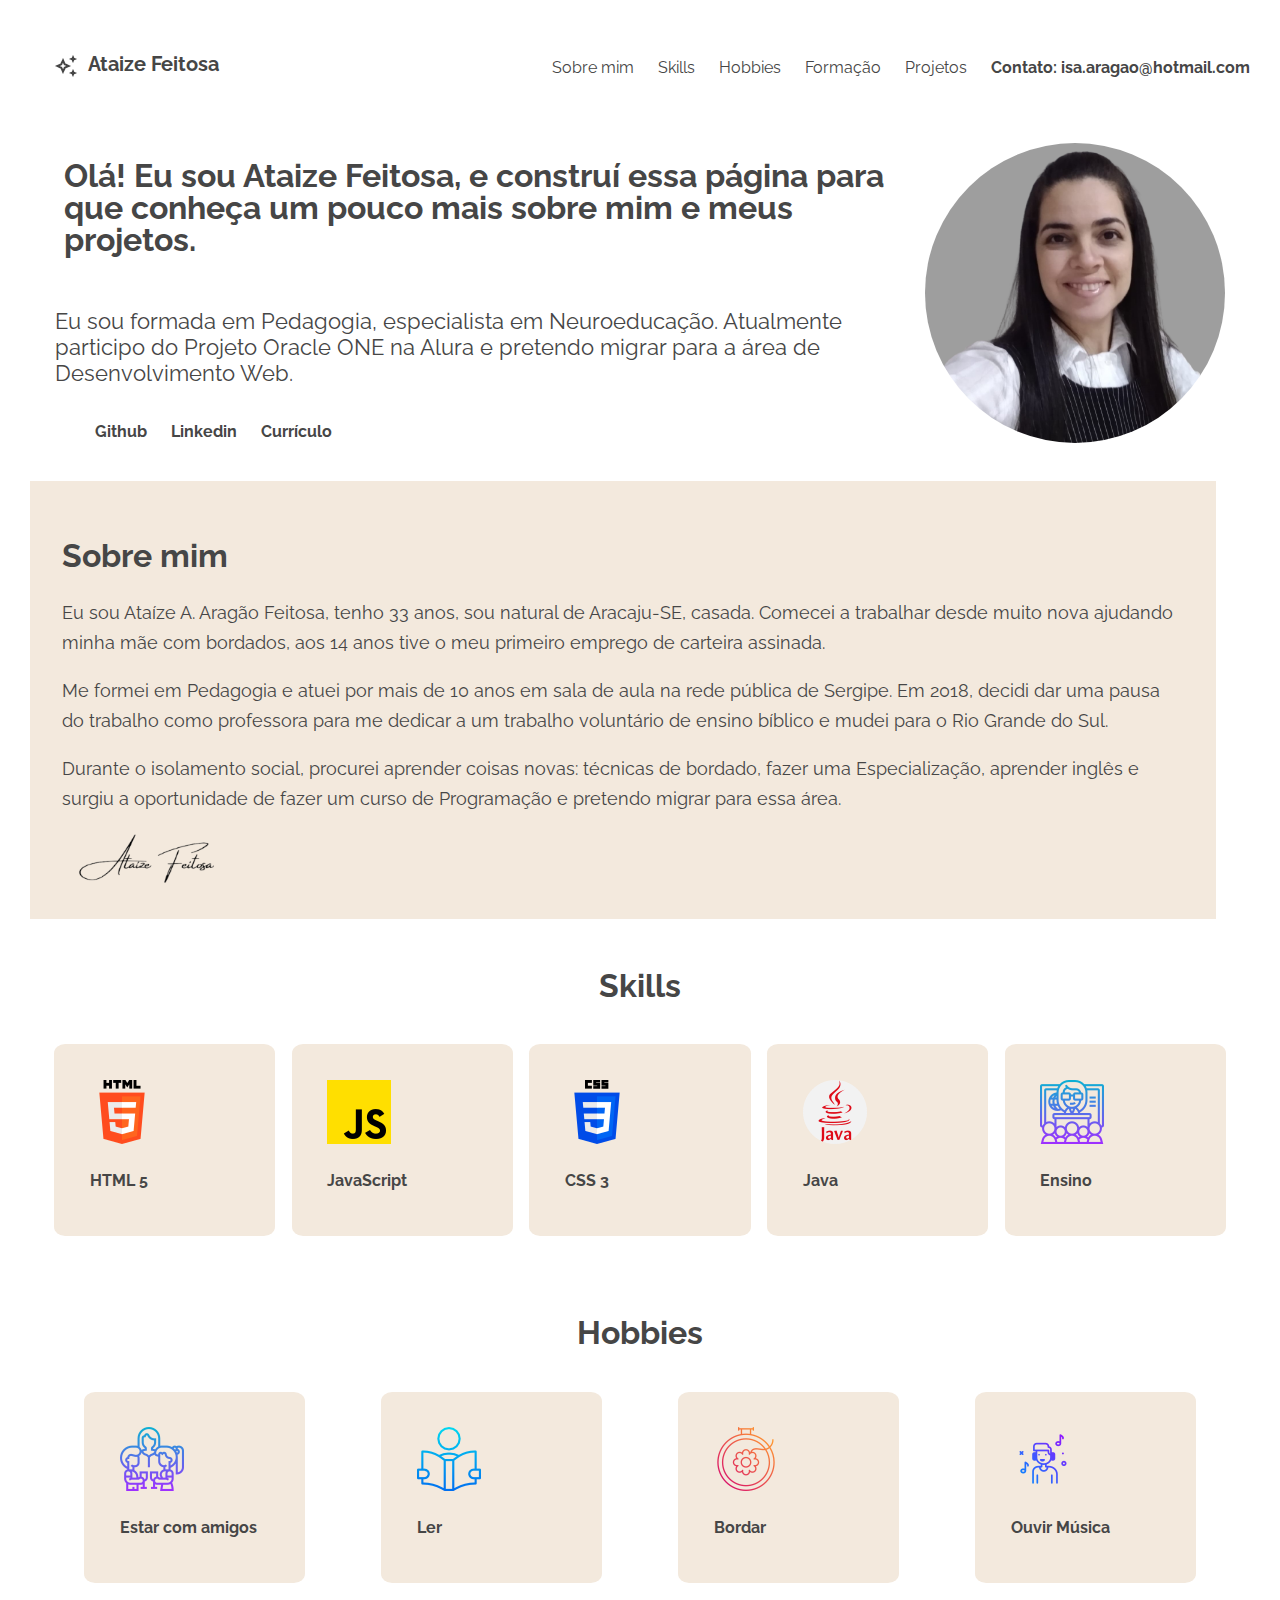
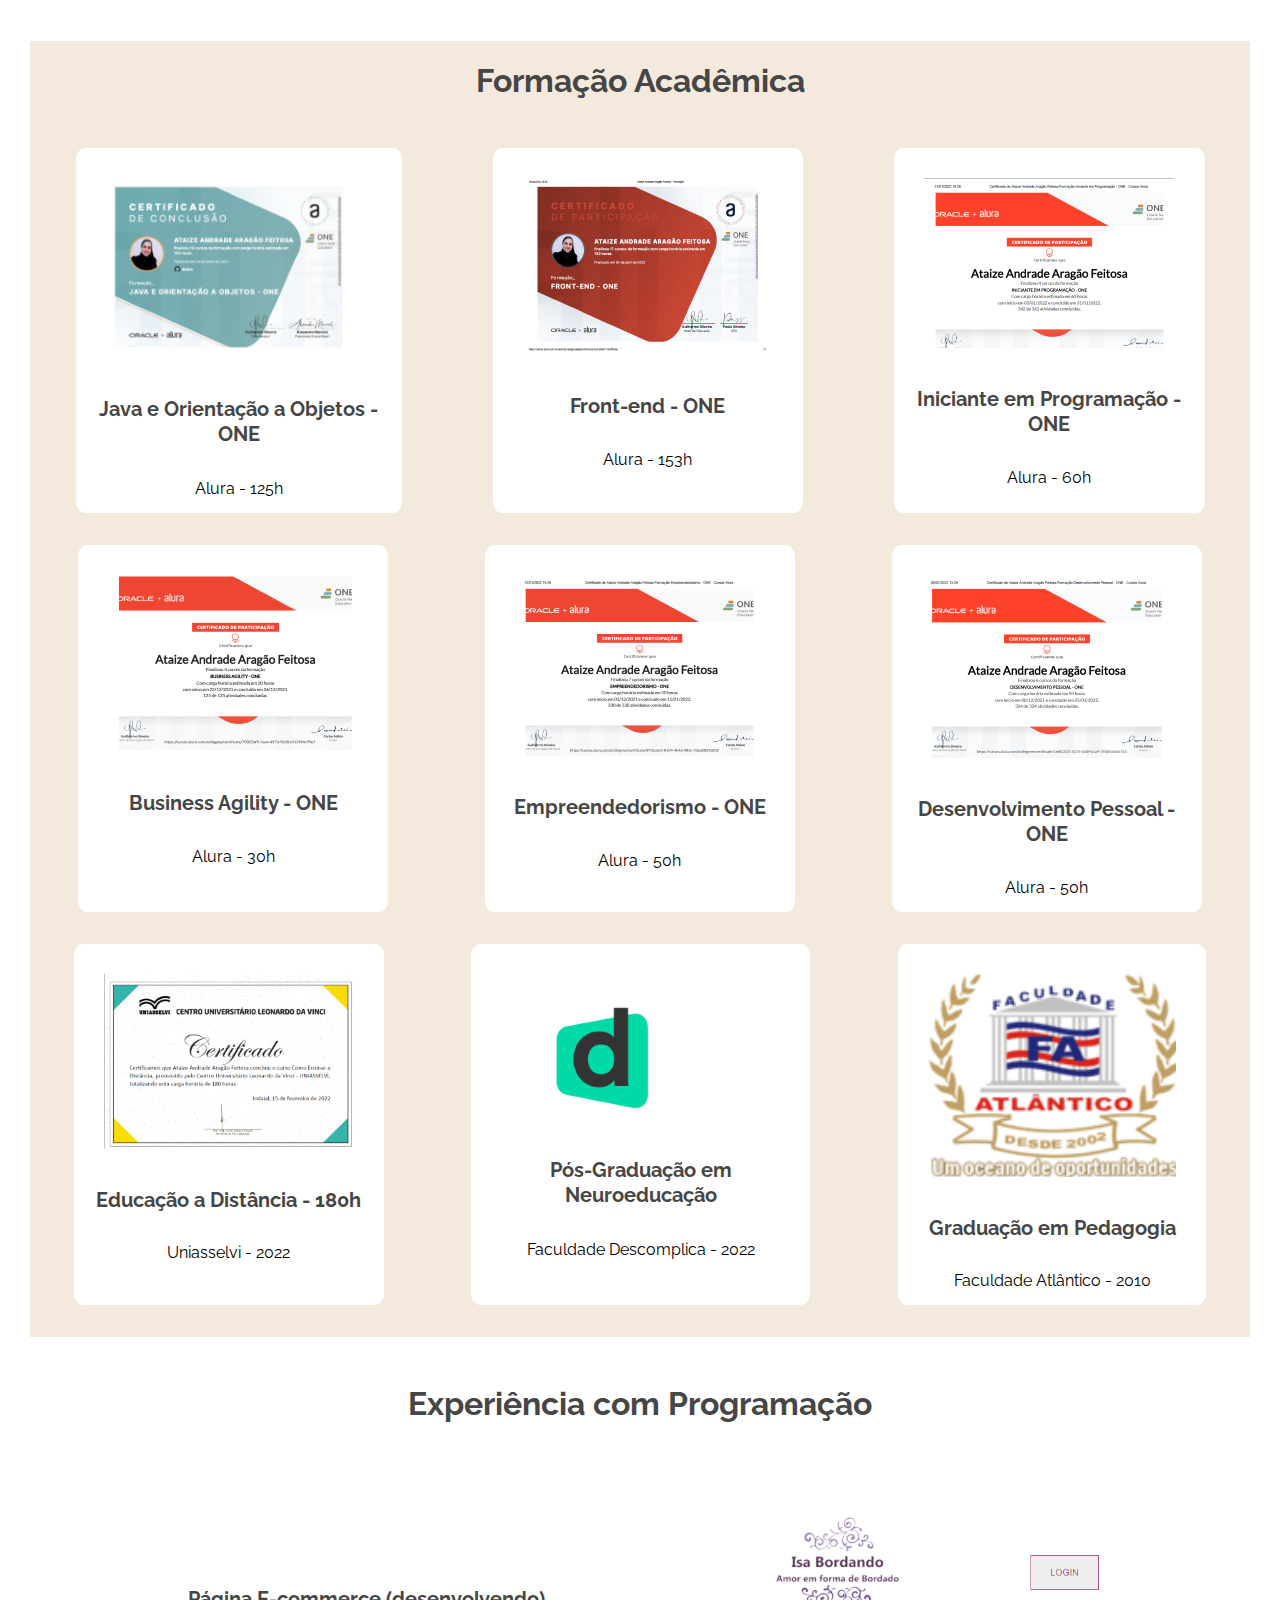
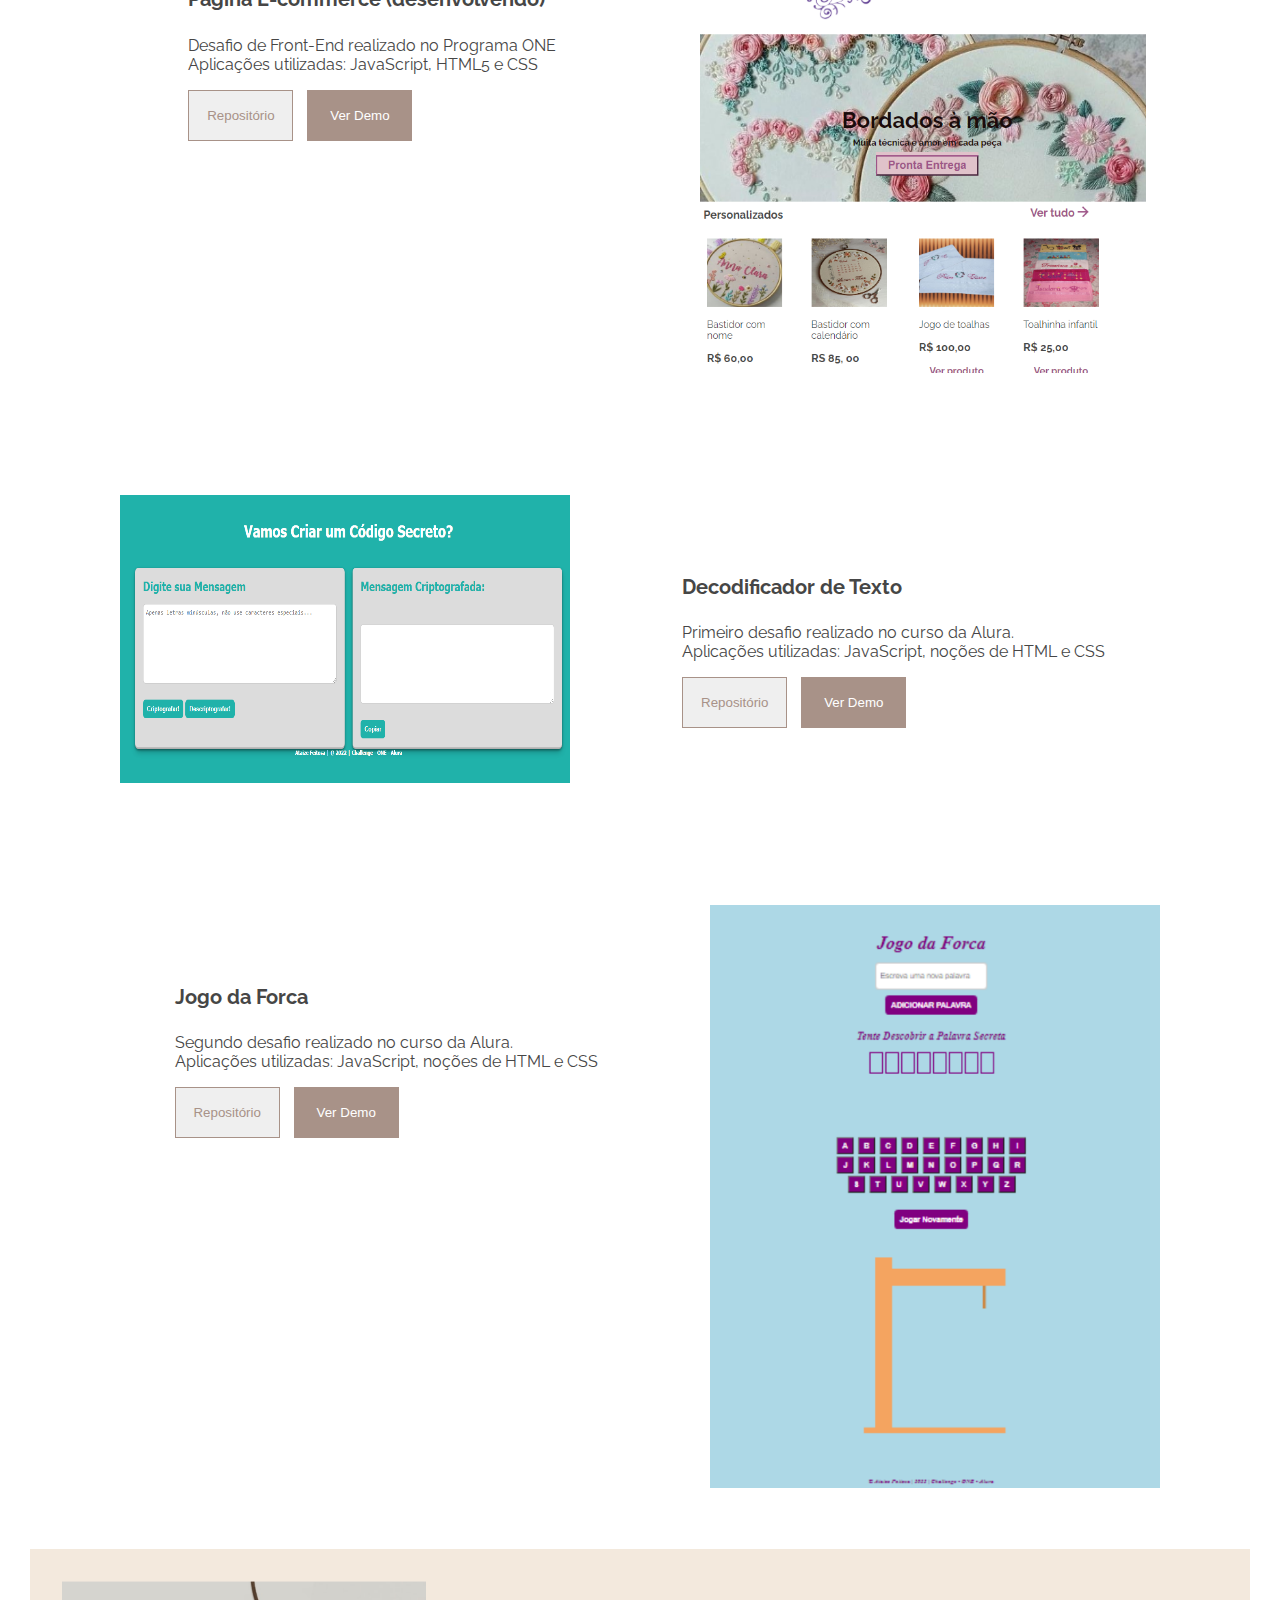
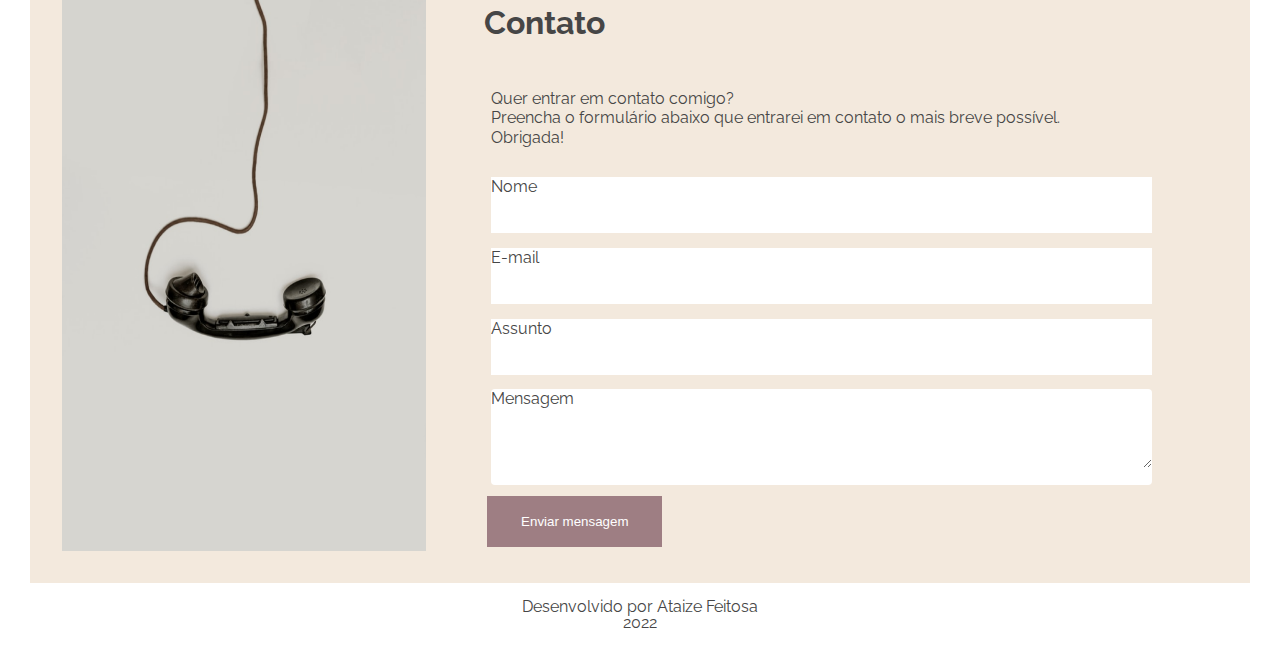
==== index.html @ 8d6d47ef "Adicionando links para currículo" ====
<!DOCTYPE html>
<html lang="pt-br">

<head>
	<meta charset="UTF-8">
	<meta http-equiv="X-UA-Compatible" content="IE=edge">
	<meta name="viewport" content="width=device-width, initial-scale=1.0">
	<title>Ataize Feitosa</title>
	<link rel="preconnect" href="https://fonts.googleapis.com">
	<link rel="preconnect" href="https://fonts.gstatic.com" crossorigin>
	<link href="https://fonts.googleapis.com/css2?family=Raleway:wght@400;700&display=swap" rel="stylesheet">
	<link rel="stylesheet" href="./css/base.css">
	<link rel="stylesheet" href="./css/cabecalho.css">
	<link rel="stylesheet" href="./css/menu.css">
	<link rel="stylesheet" href="./css/sobre.css">
	<link rel="stylesheet" href="./css/skills.css">
	<link rel="stylesheet" href="./css/formacao.css">
	<link rel="stylesheet" href="./css/experiencia.css">
	<link rel="stylesheet" href="./css/contato.css">
	<link rel="stylesheet" href="./css/rodape.css">
</head>

<body>
	<header class="cabecalho">
		<div class="cabecalho__principal">
			<div class="cabecalho__principal-nome">
				<img class="cabecalho__imagem" alt="estrelinhas" src="./img/vetor.png">
				<a class="cabecalho__nome" href="#ataize">Ataize Feitosa</a>
			</div>
			<nav class="cabecalho__itens">
				<a class="cabecalho__item" href="#sobre-ataize">Sobre mim</a>
				<a class="cabecalho__item" href="#minhas-skills">Skills</a>
				<a class="cabecalho__item" href="#meus-hobbies">Hobbies</a>
				<a class="cabecalho__item" href="#minha-formacao">Formação</a>
				<a class="cabecalho__item" href="#meus-projetos">Projetos</a>
				<a class="cabecalho__item email" href="#meu-contato">Contato: isa.aragao@hotmail.com</a>
			</nav>
		</div>
	</header>
	<main>
		<section class="menu">
			<div class="menu__principal">
				<h1 class="menu__titulo" id="ataize"> Olá! Eu sou Ataize Feitosa, e construí essa página para que
					conheça um pouco mais sobre mim e meus projetos.</h1>
				<p class="menu__descricao">Eu sou formada em Pedagogia, especialista em Neuroeducação. 
					Atualmente participo do Projeto Oracle ONE na Alura e pretendo migrar para a área de Desenvolvimento Web.</p>
				<nav class="menu__redesSociais">
					<ul class="menu__redes">
						<a class="menu__rede" href="https://github.com/Ataize" target="_blank">Github</a>
						<a class="menu__rede" href="https://www.linkedin.com/in/ataizefeitosa/" target="_blank">Linkedin</a>
						<a class="menu__rede" href="curriculo.html" target="_blank">Currículo</a>
					</ul>
				</nav>
			</div>
			<img class="menu__foto" alt="Foto de perfil" src="./img/foto.png">
		</section>

		<section class="sobre" id="sobre-ataize">
			<div class="sobre__caixa">
				<h2 class="sobre__subtitulo">Sobre mim</h2>

				<p class="sobre__texto">Eu sou Ataíze A. Aragão Feitosa, tenho 33 anos, sou natural de Aracaju-SE,
					casada.
					Comecei a trabalhar desde muito nova ajudando minha mãe com bordados,
					aos 14 anos tive o meu primeiro emprego de carteira assinada.</p>

				<p class="sobre__texto">Me formei em Pedagogia e atuei por mais de 10 anos em sala de aula na rede
					pública de Sergipe.
					Em 2018, decidi dar uma pausa do trabalho como professora para me dedicar a um trabalho voluntário
					de ensino bíblico
					e mudei para o Rio Grande do Sul.</p>

				<p class="sobre__texto">Durante o isolamento social, procurei aprender coisas novas: técnicas de
					bordado, fazer uma Especialização,
					aprender inglês e surgiu a oportunidade de fazer um curso de Programação e pretendo migrar para essa
					área.</p>
				<img class="sobre__rubrica" alt="Imagem da rubrica" src="./img/isa-removebg-preview.png">
			</div>
		</section>
		<section class="Skills">

			<div class="skills__caixa">
				<h2 class="subtitulo" id="minhas-skills">Skills</h2>
				<nav class="skills__navegação">
					<ul class="skills__itens">
						<li class="skills__item"><img class="skills__imagem" alt="Imagem do símbolo HTML"
								src="./img/html-5.png">
							<p class="skills__descricao">HTML 5</p>
						</li>
						<li class="skills__item"><img class="skills__imagem" alt="Imagem do símbolo JavaScript"
								src="./img/js.png">
							<p class="skills__descricao">JavaScript</p>
						</li>
						<li class="skills__item"><img class="skills__imagem" alt="Imagem do símbolo CSS"
								src="./img/css-3.png">
							<p class="skills__descricao">CSS 3</p>
						</li>
						<li class="skills__item"><img class="skills__imagem" alt="Imagem do símbolo Java"
							src="./img/javaIcone.png">
						<p class="skills__descricao">Java</p>
					</li>
						<li class="skills__item"><img class="skills__imagem" alt="Imagem de uma professora lecionando"
								src="./img/aula.png">
							<p class="skills__descricao">Ensino</p>
						</li>
					</ul>
				</nav>

				<h2 class="subtitulo" id="meus-hobbies">Hobbies</h2>
				<nav>
					<ul class="skills__itens">
						<li class="skills__item"><img class="skills__imagem" alt="Imagem de amigos reunidos"
								src="./img/amigo.png">
							<p class="skills__descricao">Estar com amigos</p>
						</li>
						<li class="skills__item"><img class="skills__imagem" alt="Imagem de um livro"
								src="./img/ler.png">
							<p class="skills__descricao">Ler</p>
						</li>
						<li class="skills__item"><img class="skills__imagem" alt="Imagem de um bordado"
								src="./img/bordado.png">
							<p class="skills__descricao">Bordar</p>
						</li>
						<li class="skills__item"><img class="skills__imagem" alt="Imagem de uma pessoa ouvindo música"
								src="./img/musica.png">
							<p class="skills__descricao">Ouvir Música</p>
						</li>
					</ul href="https://www.flaticon.com/br/autores/srip" class="fonte">
				</nav>
			</div>
		</section>

		<section class="formacao">
			<h2 class="formacao__subtitulo" id="minha-formacao">Formação Acadêmica</h2>
			<section class="formacao__instituicao">

				<a class="formacao__caixa"
					href="https://cursos.alura.com.br/degree/certificate/7ee3daad-f1f0-42f7-ad8d-282e9a60c2d0" target="_blank">
					<div class="formacao__imagem"><img class="formacao__img" src="./img/java.png" alt="Imagem do Certificado"></div>
					<div class="formacao__conteudo">
						<h4 class="formacao__titulo">Java e Orientação a Objetos - ONE</h4>
						<p class="formacao__descricao">Alura - 125h</p>
					</div>
					</div>
				</a>
				<a class="formacao__caixa"
					href="https://cursos.alura.com.br/degree/certificate/1dc319be-71cf-45f6-be71-34731bffd6da" target="_blank">
					<div class="formacao__imagem"><img class="formacao__img" src="./img/front-end.png" alt="Imagem do Certificado"></div>
					<div class="formacao__conteudo">
						<h4 class="formacao__titulo">Front-end - ONE</h4>
						<p class="formacao__descricao">Alura - 153h</p>

					</div>
				</a>

				<a class="formacao__caixa"
					href="https://cursos.alura.com.br/degree/certificate/13209853-da2b-44b0-a747-f13ea64b373f" target="_blank">
					<div class="formacao__imagem"><img class="formacao__img" src="./img/iniciante-programacao.png"
							alt="Imagem do Certificado">
					</div>
					<div class="formacao__conteudo">
						<h4 class="formacao__titulo">Iniciante em Programação - ONE</h4>
						<p class="formacao__descricao">Alura - 60h</p>
					</div>
				</a>

				<a class="formacao__caixa" href="https://cursos.alura.com.br/degree/certificate/70025af9-7aa4-4973-9628-d7e7f94c99e7" target="_blank">
					<div class="formacao__imagem"><img class="formacao__img" src="./img/business-agility.png" alt="Imagem do certificado">
					</div>
					<div class="formacao__conteudo">
						<h4 class="formacao__titulo">Business Agility - ONE</h4>
						<p class="formacao__descricao">Alura - 30h</p>
					</div>
				</a>

				<a class="formacao__caixa" href="https://cursos.alura.com.br/degree/certificate/873cc6e5-8104-4b4d-983c-7dea0829a832" target="_blank">
					<div class="formacao__imagem"><img class="formacao__img" src="./img/empreendedorismo.png" alt="Imagem do certificado">
					</div>
					<div class="formacao__conteudo">
						<h4 class="formacao__titulo">Empreendedorismo - ONE</h4>
						<p class="formacao__descricao">Alura - 50h</p>
					</div>
				</a>

				<a class="formacao__caixa" href="https://cursos.alura.com.br/degree/certificate/1edf2303-3075-408f-b1a9-392856656765" target="_blank">
					<div class="formacao__imagem"><img class="formacao__img" src="./img/desenvolvimento-pessoal.png"
							alt="Imagem do certificado">
					</div>
					<div class="formacao__conteudo">
						<h4 class="formacao__titulo">Desenvolvimento Pessoal - ONE</h4>
						<p class="formacao__descricao">Alura - 50h</p>
					</div>
				</a>

				<div class="formacao__caixa">
					<div class="formacao__imagem"><img class="formacao__img" src="./img/uniasselvi.png" alt="Imagem do certificado"></div>
					<div class="formacao__conteudo">
						<h4 class="formacao__titulo">Educação a Distância - 180h</h4>
						<p class="formacao__descricao">Uniasselvi - 2022</p>
					</div>
				</div>

				<div class="formacao__caixa">
					<div class="formacao__imagem"><img class="formacao__img" src="./img/descomplica1.png" alt="Logo da Faculdade Descomplica">
					</div>
					<div class="formacao__conteudo">
						<h4 class="formacao__titulo">Pós-Graduação em Neuroeducação</h4>
						<p class="formacao__descricao">Faculdade Descomplica - 2022</p>
					</div>
				</div>

				<div class="formacao__caixa">
					<div class="formacao__imagem"><img class="formacao__img" src="./img/atlantico.png" alt="Logo da Atlântico"></div>
					<div class="formacao__conteudo">
						<h4 class="formacao__titulo">Graduação em Pedagogia</h4>
						<p class="formacao__descricao">Faculdade Atlântico - 2010</p>
					</div>
				</div>
			</section>

		</section>

		<section class="experiencia" id="meus-projetos">
			<h2 class="experiencia__titulo">Experiência com Programação</h2>
			<div class="experiencia__projetos">
				<div class="experiencia__projeto">
					<h4 class="experiencia__nome">Página E-commerce (desenvolvendo)</h4>
					<p class="experiencia__descricao">Desafio de Front-End realizado no Programa ONE<br> Aplicações
						utilizadas: JavaScript, HTML5 e CSS</p>
					<div class="experiencia__botoes"><a href="https://github.com/Ataize/Isa-Bordando-E-commerce"
							target="_blank"><button class="experiencia__repositorio">Repositório</button></a>
						<a href="https://ataize.github.io/Isa-Bordando-E-commerce/" target="_blank"><button
								class="experiencia__demo">Ver Demo</button></a>
					</div>
				</div>
				<img src="./img/e-commerce.png" class="experiencia__imagem" alt="Imagem da página do E-commerce">
			</div>

			<div class="experiencia__projetos">
				<img src="./img/decodificador.png" class="experiencia__imagem" alt="Imagem da página do Decodificador">
				<div class="experiencia__projeto">
					<h4 class="experiencia__nome">Decodificador de Texto</h4>
					<p class="experiencia__descricao">Primeiro desafio realizado no curso da Alura.<br> Aplicações
						utilizadas: JavaScript, noções de HTML e CSS</p>
					<div class="experiencia__botoes"><a href="https://github.com/Ataize/Decodificador-"><button
								class="experiencia__repositorio">Repositório</button></a>
						<a href="https://ataize.github.io/Decodificador-/"><button class="experiencia__demo">Ver
								Demo</button></a>
					</div>
				</div>
			</div>
			<div class="experiencia__projetos">
				<div class="experiencia__projeto">
					<h4 class="experiencia__nome">Jogo da Forca</h4>
					<p class="experiencia__descricao">Segundo desafio realizado no curso da Alura.<br> Aplicações
						utilizadas: JavaScript, noções de HTML e CSS</p>
					<div class="experiencia__botoes"><a
							href="https://github.com/Ataize/Jogo-da-Forca--ChallengeONE"><button
								class="experiencia__repositorio">Repositório</button></a>
						<a href="https://ataize.github.io/Jogo-da-Forca--ChallengeONE/"><button
								class="experiencia__demo">Ver Demo</button></a>
					</div>
				</div>
				<img src="./img/forca.png" class="experiencia__imagem" alt="Imagem da página do Jogo da Forca">
			</div>
		</section>

		<section class="contato" id="meu-contato">
			<img class="contato__imagem" src="./img/contato.png" alt="Imagem de um telefone">
			<div class="contato__caixa">
				<h2 class="sobre__subtitulo">Contato</h2>
				<p class="contato__descricao">Quer entrar em contato comigo?<br>Preencha o formulário abaixo que
					entrarei em contato o mais breve possível.<br> Obrigada!</p>
				<form action="mailto:isa.aragao@hotmail.com.br" method="POST" enctype="text/plain"
					class="contato__formulario" name="form">
					<div class="contato__informacao"><label>Nome</label>
						<input class="contato__input" type="text" id="nomesobrenome" class="input-padrao" name="nome"
							required>
					</div>


					<div class="contato__informacao"><label>E-mail</label><input class="contato__input" type="email"
							id="e-mail" class="input-padrao" name="email" required></div>

					<div class="contato__informacao"><label>Assunto</label><input class="contato__input" type="text"
							id="assunto" class="input-padrao" name="assunto" required></div>

					<div class="contato__informacao mensagem"><label>Mensagem</label><textarea class="contato__input"
							cols="70" rows="10" id="mensagem" class="input-padrao" name="mensagem"></textarea required></div>

						<div><button class="contato__botao" type="submit" id="submit">Enviar mensagem</button></div>
					</form>
				</div>				
			</section>
		</main>			
		<footer>
			<p class="rodape">Desenvolvido por Ataize Feitosa <br>2022</p>
		</footer>
	
	</body>	
	
</html>
---- css/base.css ----
body {
    box-sizing: border-box;
    background-color: #ffffff;
    font-family: 'Raleway';
    margin: 30px;
    padding: 0;
    line-height: 1;
}
ol, ul,li {
    list-style: none;
}
a{
    text-decoration: none;
    color: black;
}

textarea:focus, input:focus, select:focus {
    box-shadow: 0 0 0 0;
    border: 0 none;
    outline: 0;
}

textarea::placeholder, input::placeholder{
    padding: 2%;
    color:#2A7AE4;
    
}

/*Mobile First*/
.all{
    display: flex;
    flex-direction: column;
}
---- css/cabecalho.css ----
.cabecalho {
	
	width: 100%;
}
.cabecalho__principal {
	display: flex;	
	justify-content: space-between;
	align-items: center;
}
 .cabecalho__principal-nome {
 	display: -webkit-box;
 	padding: 1.5rem;
 }
 .cabecalho__imagem {
 	padding-right: 10px;
 }
.cabecalho__nome {
	display: flex;
	text-decoration: none;
	font-weight: bold;
	color: #464646;
	font-size: 20px;
}
.cabecalho__nome:hover {
	font-size: 25px;
	font-weight: bold;
}
.cabecalho__item {
	padding-right: 20px;
	color: #464646;
}
.cabecalho__item:hover {
	font-size: 1.1em;
	font-weight: bold;
}
.email {
	font-weight: bold;
	padding-right: 0;
}
@media (max-width: 768px){
	.cabecalho{
		align-items: center;
		display: flex;
		justify-content: center;
	}
	.cabecalho__item {
		display:none;
	}
	.cabecalho__principal{
		display: inline-block;
		margin: 20px;
	}
	.cabecalho__imagem{
		padding-right: 10px;
	}
	.email {
		font-family: Relaway;
		color: #464646;
		display: flex;
		font-weight: normal;
		align-self: flex-start;
	}
}
---- css/menu.css ----
.menu {
	display: flex;
	justify-content: space-between;
	align-items: center;
	/* width: 90%; */
	padding: 25px;
}
.menu__foto {	
	width: 300px;
	height: 300px;
	border-radius: 100%;
}
.menu__principal {	
	display: flex;
	flex-direction: column;
	align-items: flex-start;
}
.menu__titulo {
	color: #464646;
	padding: 1%;
}
.menu__descricao {
	font-size: 22px;
	line-height: 26px;
	color: #464646;
}
.menu__rede {
	text-decoration: none;
	flex: none;
	order: 2;
	flex-grow: 0;	
	color: #464646;
	font-weight: bold;
	margin-right: 20px;
}
.menu__rede:hover {
	cursor: pointer;
	font-weight: bold;
	font-size: 20px;
}
@media (max-width: 768px){
	.menu {
		display: flex;
		flex-direction: column;
		align-items: center;
		width: 100%;
		padding: 0;
	}
	.menu__foto {
		order:  -1;
		width: 150px;
		height: 150px;
	}
	.menu__principal {
		width: 90%;
		display: flex;
		flex-direction: column;		
	}
	.menu__titulo {
		font-size: 30px;
		line-height: 35px;
		text-align: justify;
	}
	.menu__redes{
		width: 100%;
		padding: 0;
		display: flex;
		justify-content: center;
	}
}
---- css/sobre.css ----
.sobre {
	background: #F3E9DD;
	
	padding: 2rem;
	width: 92%;
	
}
.sobre__subtitulo {
	font-size: 32px;
	color: #464646;
}
.sobre__texto {
	font-size: 18px;
	line-height: 30px;
	color: #464646;
}
.sobre__rubrica {
	height: 52px;
}
---- css/skills.css ----
.skills {
	display: flex;
	flex-wrap: wrap;
	align-items: flex-start;
}
.subtitulo {
	font-size: 32px;
	text-align: center;
	color: #464646;
	padding-top: 1.5rem;
}
.skills__itens {
	display: flex;
	flex-direction: row;
	justify-content: space-around;
	flex-wrap: wrap;
	padding: 16px;
}
.skills__item {
	background: #F3E9DD;
	width: 150px;
	height: 120px;
	align-items: flex-start;
	padding: 3%;
	flex-wrap: wrap;
	margin-bottom: 15px;
	border-radius: 5%;
}
.skills__descricao {
	padding: 10px 0 0 0;
	color: #464646;
	font-weight: bold;
}
.fonte {
	font-size: .3rem;
	justify-content: flex-end;
}
@media (max-width: 768px){
		.skills {
			display: flex;
			flex-direction: column;
			align-items: center;
			padding: 16px;
		}
		.skills__item {
			width: 110px;
			height: 110px;
			margin: 1%;
		}
	}
---- css/formacao.css ----
.formacao {
	background: #F3E9DD;
	width: 100%;
}
.formacao__subtitulo {
	font-size: 32px;
	text-align: center;
	color: #464646;
	padding: 2%;
}
.formacao__instituicao {
	display: flex;
	flex-wrap: wrap;
	justify-content: space-around;
	width: 100%;
	
}
.formacao__caixa {
	background: #ffffff;
	margin-bottom: 2rem;
	border-radius: 3%;
	
}	
.formacao__imagem {
	margin: 30px;
	
}
.formacao__titulo{
	font-size: 20px;
	line-height: 25px;
	color: #464646;
	padding: 2%;
	text-align: center;
}
.formacao__descricao {
	text-align: center;
}
@media (max-width: 768px){
	.formacao__img{
		width: 100%;
	}
}
---- css/experiencia.css ----
.experiencia {
	display: flex;
	flex-direction: column;
	justify-content: center;
}
.experiencia__titulo {
	font-size: 32px;
	text-align: center;
	color: #464646;
	padding-top: 1.5rem;
}
.experiencia__projetos {
	display: flex;
	justify-content: space-around;
	margin: 5%;
}
.experiencia__imagem {
	width: 60%;
	max-width: 450px;
}
.experiencia__projeto {
	margin: 5%;
}
.experiencia__nome {
	font-size: 20px;
	color: #464646;
}
.experiencia__descricao {
	line-height: 19px;
	color: #464646;
}
.experiencia__repositorio {
	width: 105px;
	height: 51px;
	color: #a89288;
	border: 1px solid #a89288;
	margin-right: 10px;
}
.experiencia__repositorio:hover {
	cursor: pointer;
	font-weight: bold;
	color: #9e7e83;
	border: 2px solid #9e7e83;
}
.experiencia__demo {
	width: 105px;
	height: 51px;
	background: #a89288;
	border: 1px solid #a89288;
	color: white;
}
.experiencia__demo:hover {
	cursor: pointer;
	font-weight: bold;
	background: #6c4856;
}
@media (max-width: 768px){
		.experiencia__projetos {
			justify-content: center;
			flex-wrap: wrap;
		}

		.experiencia__imagem {
			width: 100%;
			order: -1;
		}
	}
---- css/contato.css ----
.contato {
	background: #F3E9DD;
	display: flex;
	padding: 2rem;
}
.contato__imagem {
	display: flex;
	width: 60%;
	max-width: 364px;
}
.contato__caixa {
	display: flex;
	flex-direction: column;
	justify-content: space-between;
	padding-left: 5%;
	width: 100%;
}
.contato__descricao {
	line-height: 1.2rem;
	color: #464646;
	padding: 1%;
	width: 90%;
}
.contato__formulario {
	display: flex;
	flex-direction: column;
	align-items: flex-start;
}
.contato__informacao {
	display: flex;
	flex-direction: column;
	background:#ffffff;
	line-height: 19px;
	color: #464646;
	width: 90%;
	height: 56px;
	margin: 1%;
}
.mensagem {
	position: static;
	width: 90%;
	height: 96px;
	top: 0px;
	background: #ffffff;
	border-radius: 4px;
}
.contato__input {
	border: transparent;
	height: 56px;
}
.contato__input:hover {
	border: 1px solid #9e7e83;
}
.contato__botao {
	width: 175px;
	height: 51px;
	background: #9e7e83;
	border: transparent;
	color: #ffffff;
	transform: 1s;
	margin: 2%;
}
.contato__botao:hover {
	cursor: pointer;
	font-weight: bold;
	border: transparent;
	cursor: pointer;
	font-weight: bold;
	background: #6c4856;
}
@media (max-width: 768px){
		.contato {
			display: flex;
			flex-direction: column;
			flex-wrap: wrap;
			justify-content: center;
		}
		.contato__imagem {
			width: 80%;
		}

	}
---- css/rodape.css ----
.rodape {
	text-align: center;
	color: #464646;
}
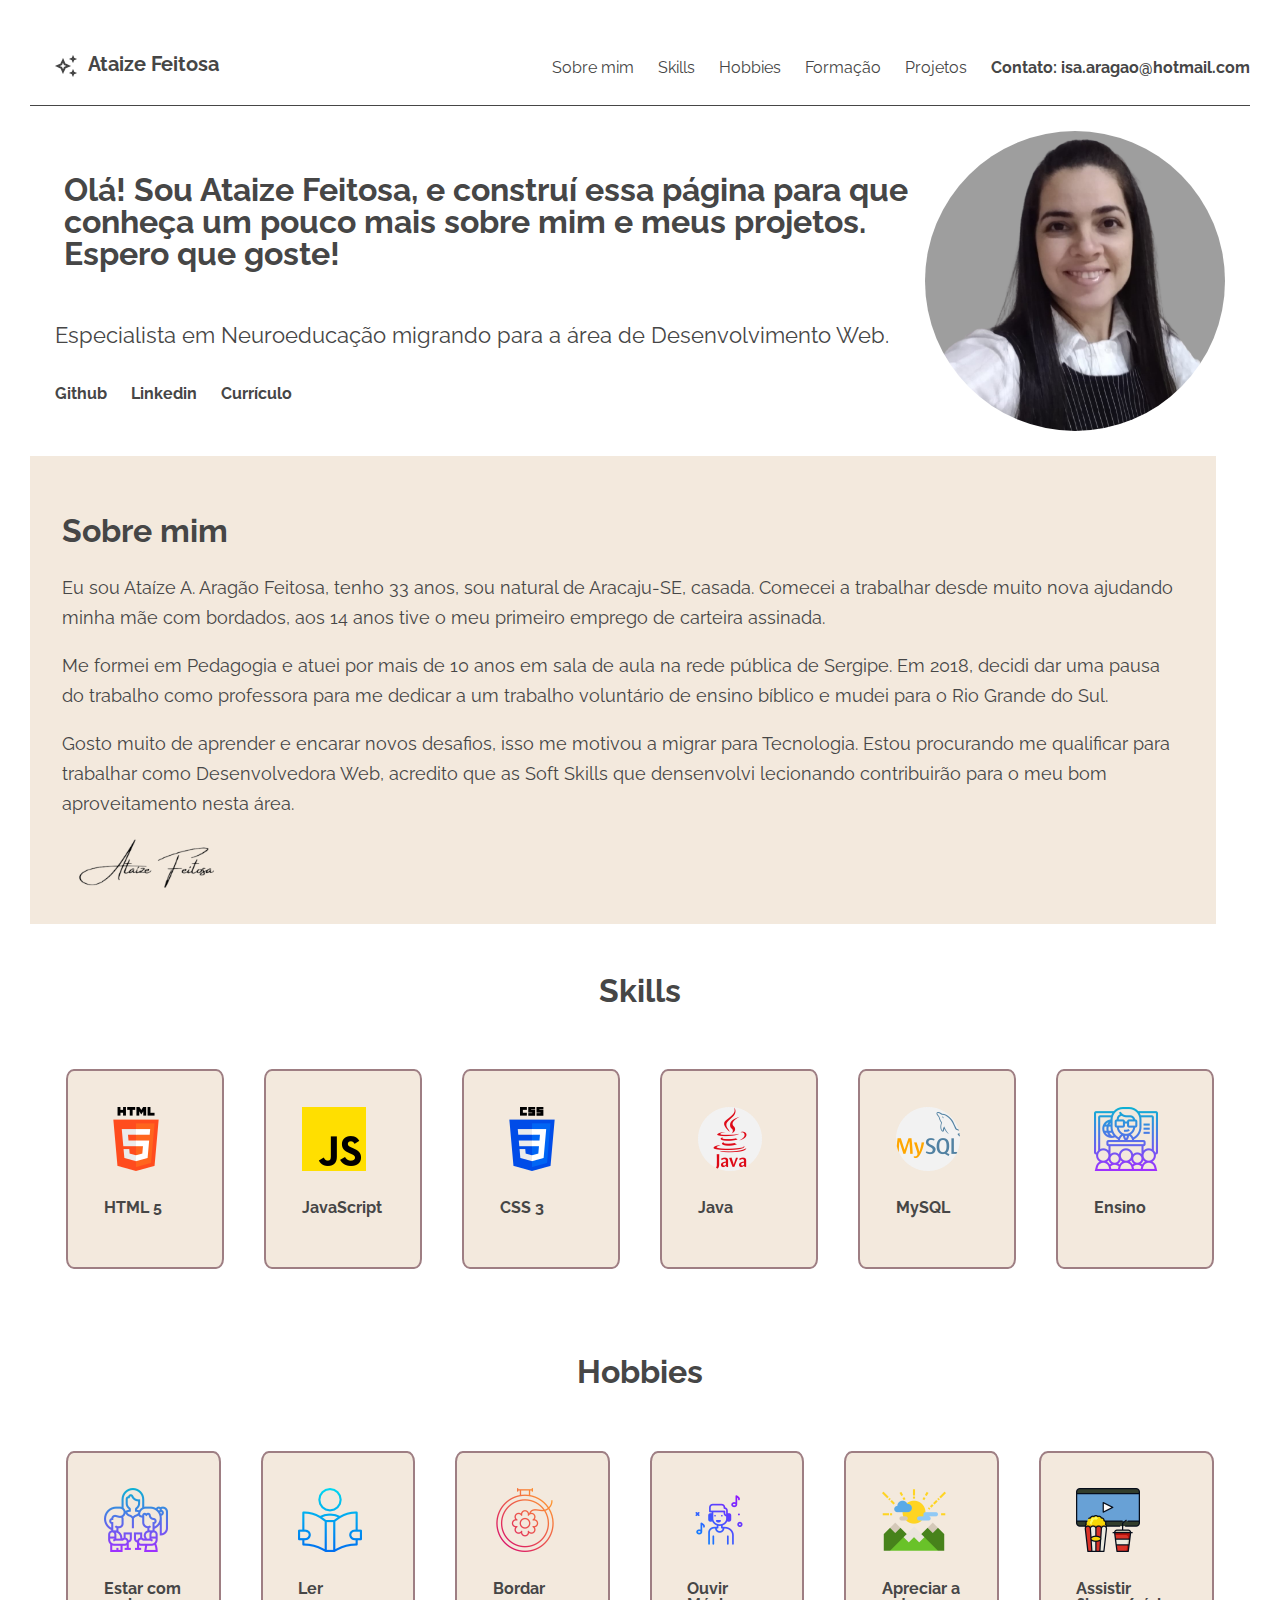
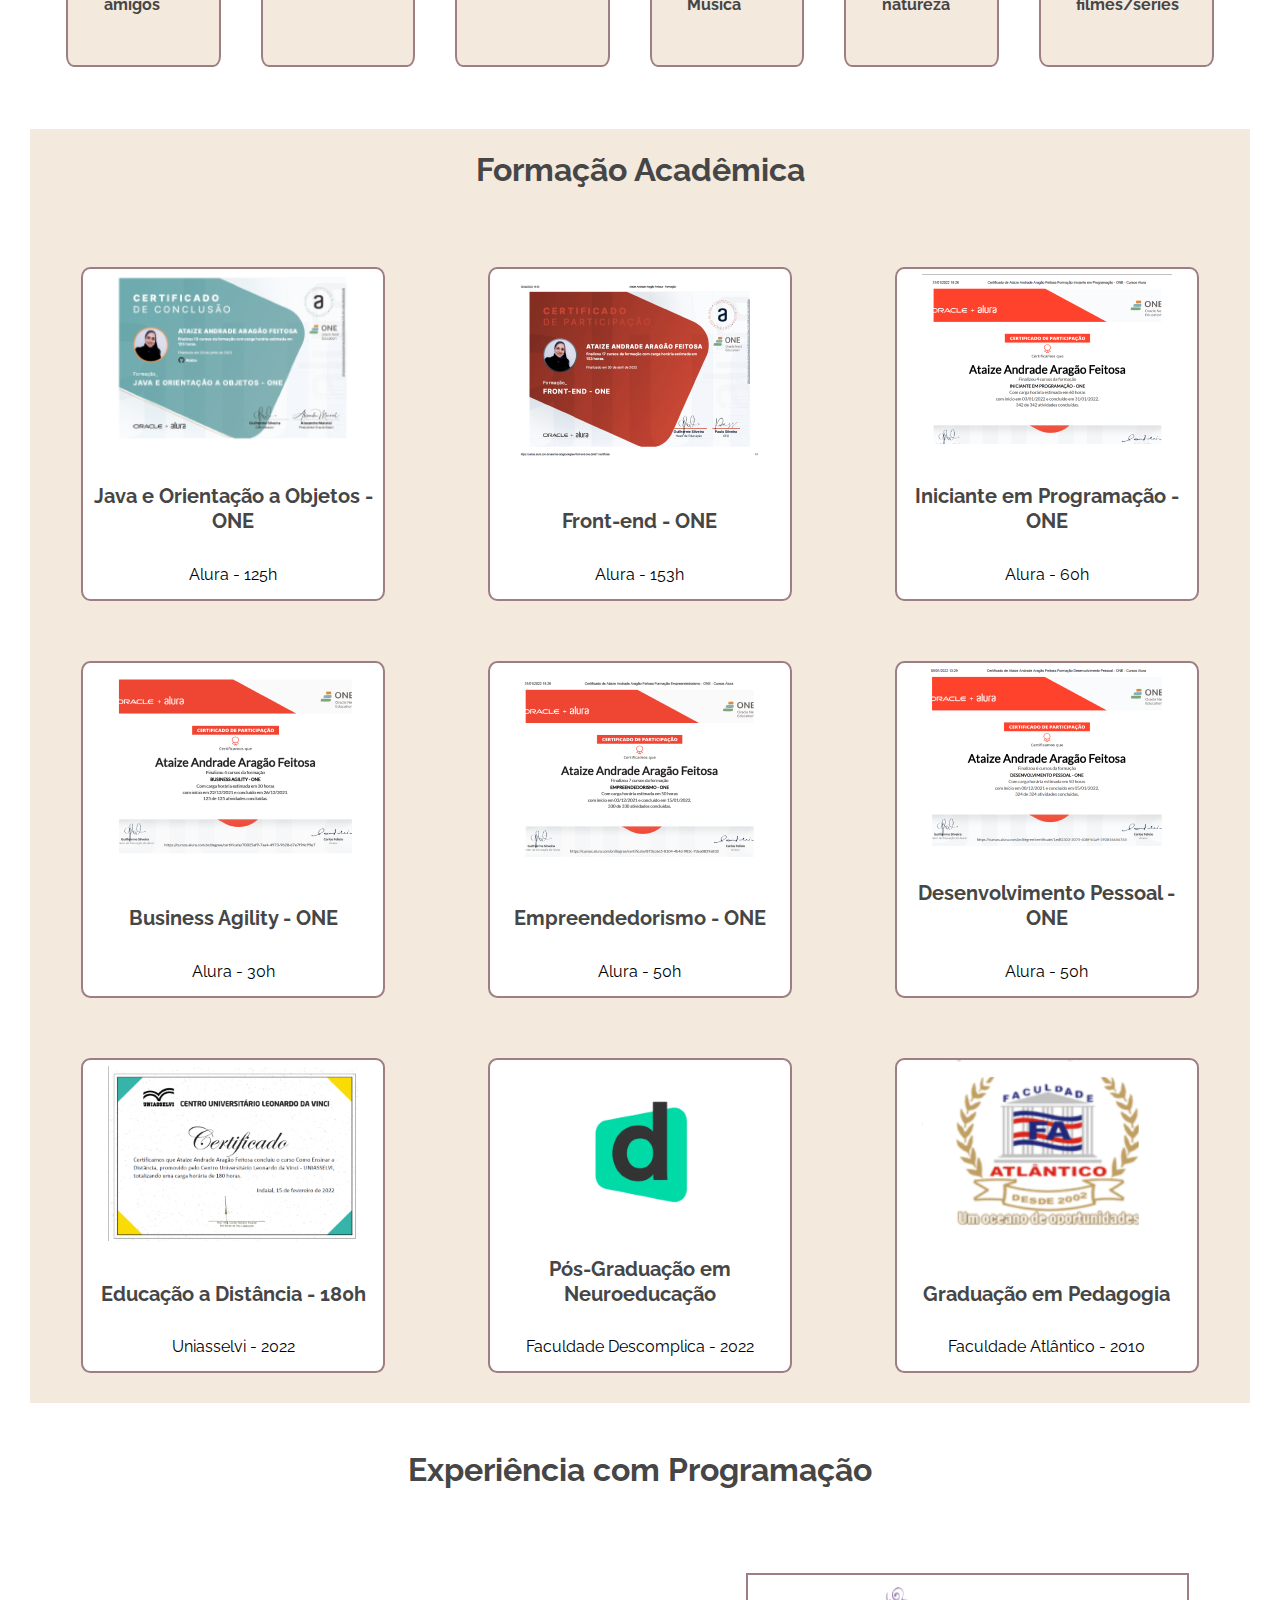
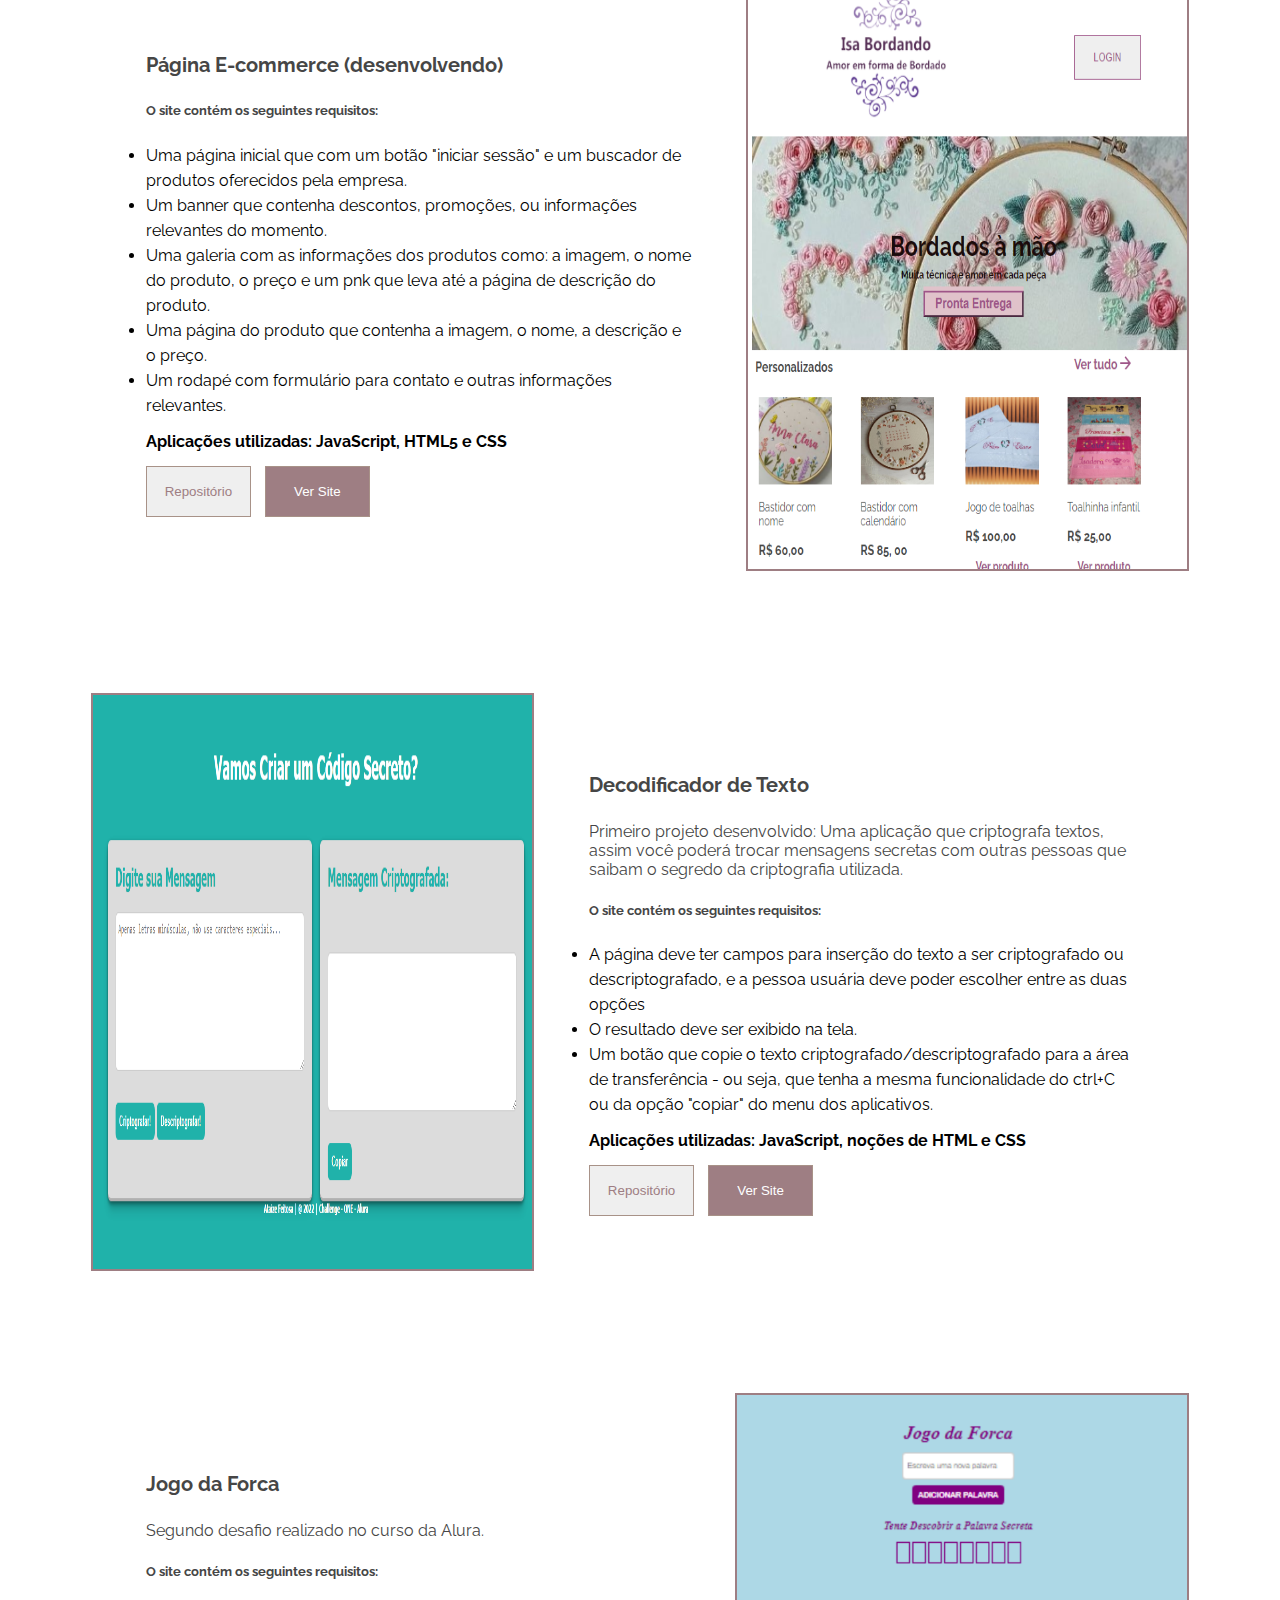
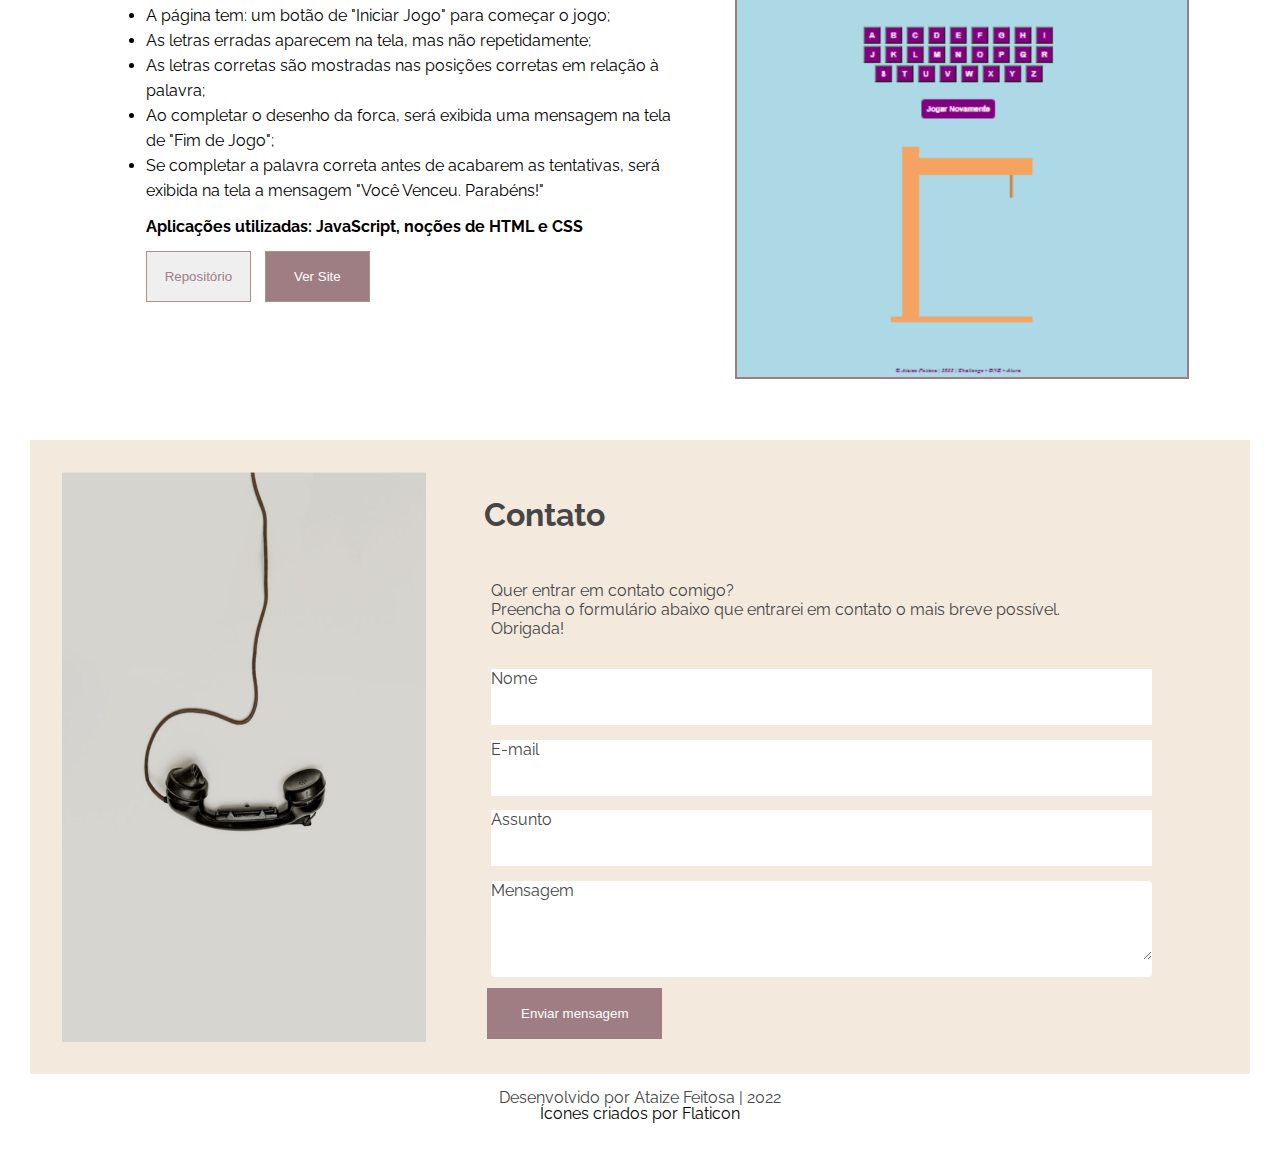
==== commit 98ad754d: "Melhorando Portfólio" ====
--- a/index.html
+++ b/index.html
@@ -9,22 +9,22 @@
 	<link rel="preconnect" href="https://fonts.googleapis.com">
 	<link rel="preconnect" href="https://fonts.gstatic.com" crossorigin>
 	<link href="https://fonts.googleapis.com/css2?family=Raleway:wght@400;700&display=swap" rel="stylesheet">
-	<link rel="stylesheet" href="./css/base.css">
-	<link rel="stylesheet" href="./css/cabecalho.css">
-	<link rel="stylesheet" href="./css/menu.css">
-	<link rel="stylesheet" href="./css/sobre.css">
-	<link rel="stylesheet" href="./css/skills.css">
-	<link rel="stylesheet" href="./css/formacao.css">
-	<link rel="stylesheet" href="./css/experiencia.css">
-	<link rel="stylesheet" href="./css/contato.css">
-	<link rel="stylesheet" href="./css/rodape.css">
+	<link rel="stylesheet" href="assets/css/base.css">
+	<link rel="stylesheet" href="assets/css/cabecalho.css">
+	<link rel="stylesheet" href="assets/css/menu.css">
+	<link rel="stylesheet" href="assets/css/sobre.css">
+	<link rel="stylesheet" href="assets/css/skills.css">
+	<link rel="stylesheet" href="assets/css/formacao.css">
+	<link rel="stylesheet" href="assets/css/experiencia.css">
+	<link rel="stylesheet" href="assets/css/contato.css">
+	<link rel="stylesheet" href="assets/css/rodape.css">
 </head>
 
 <body>
 	<header class="cabecalho">
 		<div class="cabecalho__principal">
 			<div class="cabecalho__principal-nome">
-				<img class="cabecalho__imagem" alt="estrelinhas" src="./img/vetor.png">
+				<img class="cabecalho__imagem" alt="estrelinhas" src="assets/img/vetor.png">
 				<a class="cabecalho__nome" href="#ataize">Ataize Feitosa</a>
 			</div>
 			<nav class="cabecalho__itens">
@@ -40,10 +40,9 @@
 	<main>
 		<section class="menu">
 			<div class="menu__principal">
-				<h1 class="menu__titulo" id="ataize"> Olá! Eu sou Ataize Feitosa, e construí essa página para que
-					conheça um pouco mais sobre mim e meus projetos.</h1>
-				<p class="menu__descricao">Eu sou formada em Pedagogia, especialista em Neuroeducação. 
-					Atualmente participo do Projeto Oracle ONE na Alura e pretendo migrar para a área de Desenvolvimento Web.</p>
+				<h1 class="menu__titulo" id="ataize"> Olá! Sou Ataize Feitosa, e construí essa página para que
+					conheça um pouco mais sobre mim e meus projetos. Espero que goste!</h1>
+				<p class="menu__descricao">Especialista em Neuroeducação migrando para a área de Desenvolvimento Web.</p>
 				<nav class="menu__redesSociais">
 					<ul class="menu__redes">
 						<a class="menu__rede" href="https://github.com/Ataize" target="_blank">Github</a>
@@ -52,7 +51,7 @@
 					</ul>
 				</nav>
 			</div>
-			<img class="menu__foto" alt="Foto de perfil" src="./img/foto.png">
+			<img class="menu__foto" alt="Foto de perfil" src="assets/img/foto.png">
 		</section>
 
 		<section class="sobre" id="sobre-ataize">
@@ -60,8 +59,7 @@
 				<h2 class="sobre__subtitulo">Sobre mim</h2>
 
 				<p class="sobre__texto">Eu sou Ataíze A. Aragão Feitosa, tenho 33 anos, sou natural de Aracaju-SE,
-					casada.
-					Comecei a trabalhar desde muito nova ajudando minha mãe com bordados,
+					casada. Comecei a trabalhar desde muito nova ajudando minha mãe com bordados,
 					aos 14 anos tive o meu primeiro emprego de carteira assinada.</p>
 
 				<p class="sobre__texto">Me formei em Pedagogia e atuei por mais de 10 anos em sala de aula na rede
@@ -70,11 +68,10 @@
 					de ensino bíblico
 					e mudei para o Rio Grande do Sul.</p>
 
-				<p class="sobre__texto">Durante o isolamento social, procurei aprender coisas novas: técnicas de
-					bordado, fazer uma Especialização,
-					aprender inglês e surgiu a oportunidade de fazer um curso de Programação e pretendo migrar para essa
-					área.</p>
-				<img class="sobre__rubrica" alt="Imagem da rubrica" src="./img/isa-removebg-preview.png">
+				<p class="sobre__texto">Gosto muito de aprender e encarar novos desafios, isso me motivou a migrar para Tecnologia.
+					Estou procurando me qualificar para trabalhar como Desenvolvedora Web, acredito que as Soft Skills que densenvolvi lecionando
+					contribuirão para o meu bom aproveitamento nesta área.</p>
+				<img class="sobre__rubrica" alt="Imagem da rubrica" src="assets/img/isa-removebg-preview.png">
 			</div>
 		</section>
 		<section class="Skills">
@@ -84,23 +81,27 @@
 				<nav class="skills__navegação">
 					<ul class="skills__itens">
 						<li class="skills__item"><img class="skills__imagem" alt="Imagem do símbolo HTML"
-								src="./img/html-5.png">
+								src="assets/img/html-5.png">
 							<p class="skills__descricao">HTML 5</p>
 						</li>
 						<li class="skills__item"><img class="skills__imagem" alt="Imagem do símbolo JavaScript"
-								src="./img/js.png">
+								src="assets/img/js.png">
 							<p class="skills__descricao">JavaScript</p>
 						</li>
 						<li class="skills__item"><img class="skills__imagem" alt="Imagem do símbolo CSS"
-								src="./img/css-3.png">
+								src="assets/img/css-3.png">
 							<p class="skills__descricao">CSS 3</p>
 						</li>
 						<li class="skills__item"><img class="skills__imagem" alt="Imagem do símbolo Java"
-							src="./img/javaIcone.png">
+							src="assets/img/javaIcone.png">
 						<p class="skills__descricao">Java</p>
 					</li>
+					<li class="skills__item"><img class="skills__imagem" alt="Imagem do símbolo MySQL"
+						src="assets/img/mysql.png">
+					<p class="skills__descricao">MySQL</p>
+				</li>
 						<li class="skills__item"><img class="skills__imagem" alt="Imagem de uma professora lecionando"
-								src="./img/aula.png">
+								src="assets/img/aula.png">
 							<p class="skills__descricao">Ensino</p>
 						</li>
 					</ul>
@@ -110,21 +111,29 @@
 				<nav>
 					<ul class="skills__itens">
 						<li class="skills__item"><img class="skills__imagem" alt="Imagem de amigos reunidos"
-								src="./img/amigo.png">
+								src="assets/img/amigo.png">
 							<p class="skills__descricao">Estar com amigos</p>
 						</li>
 						<li class="skills__item"><img class="skills__imagem" alt="Imagem de um livro"
-								src="./img/ler.png">
+								src="assets/img/ler.png">
 							<p class="skills__descricao">Ler</p>
 						</li>
 						<li class="skills__item"><img class="skills__imagem" alt="Imagem de um bordado"
-								src="./img/bordado.png">
+								src="assets/img/bordado.png">
 							<p class="skills__descricao">Bordar</p>
 						</li>
 						<li class="skills__item"><img class="skills__imagem" alt="Imagem de uma pessoa ouvindo música"
-								src="./img/musica.png">
+								src="assets/img/musica.png">
 							<p class="skills__descricao">Ouvir Música</p>
 						</li>
+						<li class="skills__item"><img class="skills__imagem" alt="Imagem de uma pessoa ouvindo música"
+							src="assets/img/nascer-do-sol.png">
+						<p class="skills__descricao">Apreciar a natureza</p>
+					</li>
+					<li class="skills__item"><img class="skills__imagem" alt="Imagem de uma pessoa ouvindo música"
+						src="assets/img/assistindo-um-filme.png">
+					<p class="skills__descricao">Assistir filmes/séries</p>
+				</li>
 					</ul href="https://www.flaticon.com/br/autores/srip" class="fonte">
 				</nav>
 			</div>
@@ -136,7 +145,7 @@
 
 				<a class="formacao__caixa"
 					href="https://cursos.alura.com.br/degree/certificate/7ee3daad-f1f0-42f7-ad8d-282e9a60c2d0" target="_blank">
-					<div class="formacao__imagem"><img class="formacao__img" src="./img/java.png" alt="Imagem do Certificado"></div>
+					<div class="formacao__imagem"><img class="formacao__img" src="assets/img/java.png" alt="Imagem do Certificado"></div>
 					<div class="formacao__conteudo">
 						<h4 class="formacao__titulo">Java e Orientação a Objetos - ONE</h4>
 						<p class="formacao__descricao">Alura - 125h</p>
@@ -145,7 +154,7 @@
 				</a>
 				<a class="formacao__caixa"
 					href="https://cursos.alura.com.br/degree/certificate/1dc319be-71cf-45f6-be71-34731bffd6da" target="_blank">
-					<div class="formacao__imagem"><img class="formacao__img" src="./img/front-end.png" alt="Imagem do Certificado"></div>
+					<div class="formacao__imagem"><img class="formacao__img" src="assets/img/front-end.png" alt="Imagem do Certificado"></div>
 					<div class="formacao__conteudo">
 						<h4 class="formacao__titulo">Front-end - ONE</h4>
 						<p class="formacao__descricao">Alura - 153h</p>
@@ -155,7 +164,7 @@
 
 				<a class="formacao__caixa"
 					href="https://cursos.alura.com.br/degree/certificate/13209853-da2b-44b0-a747-f13ea64b373f" target="_blank">
-					<div class="formacao__imagem"><img class="formacao__img" src="./img/iniciante-programacao.png"
+					<div class="formacao__imagem"><img class="formacao__img" src="assets/img/iniciante-programacao.png"
 							alt="Imagem do Certificado">
 					</div>
 					<div class="formacao__conteudo">
@@ -165,7 +174,7 @@
 				</a>
 
 				<a class="formacao__caixa" href="https://cursos.alura.com.br/degree/certificate/70025af9-7aa4-4973-9628-d7e7f94c99e7" target="_blank">
-					<div class="formacao__imagem"><img class="formacao__img" src="./img/business-agility.png" alt="Imagem do certificado">
+					<div class="formacao__imagem"><img class="formacao__img" src="assets/img/business-agility.png" alt="Imagem do certificado">
 					</div>
 					<div class="formacao__conteudo">
 						<h4 class="formacao__titulo">Business Agility - ONE</h4>
@@ -174,7 +183,7 @@
 				</a>
 
 				<a class="formacao__caixa" href="https://cursos.alura.com.br/degree/certificate/873cc6e5-8104-4b4d-983c-7dea0829a832" target="_blank">
-					<div class="formacao__imagem"><img class="formacao__img" src="./img/empreendedorismo.png" alt="Imagem do certificado">
+					<div class="formacao__imagem"><img class="formacao__img" src="assets/img/empreendedorismo.png" alt="Imagem do certificado">
 					</div>
 					<div class="formacao__conteudo">
 						<h4 class="formacao__titulo">Empreendedorismo - ONE</h4>
@@ -183,7 +192,7 @@
 				</a>
 
 				<a class="formacao__caixa" href="https://cursos.alura.com.br/degree/certificate/1edf2303-3075-408f-b1a9-392856656765" target="_blank">
-					<div class="formacao__imagem"><img class="formacao__img" src="./img/desenvolvimento-pessoal.png"
+					<div class="formacao__imagem"><img class="formacao__img" src="assets/img/desenvolvimento-pessoal.png"
 							alt="Imagem do certificado">
 					</div>
 					<div class="formacao__conteudo">
@@ -193,7 +202,7 @@
 				</a>
 
 				<div class="formacao__caixa">
-					<div class="formacao__imagem"><img class="formacao__img" src="./img/uniasselvi.png" alt="Imagem do certificado"></div>
+					<div class="formacao__imagem"><img class="formacao__img" src="assets/img/uniasselvi.png" alt="Imagem do certificado"></div>
 					<div class="formacao__conteudo">
 						<h4 class="formacao__titulo">Educação a Distância - 180h</h4>
 						<p class="formacao__descricao">Uniasselvi - 2022</p>
@@ -201,7 +210,7 @@
 				</div>
 
 				<div class="formacao__caixa">
-					<div class="formacao__imagem"><img class="formacao__img" src="./img/descomplica1.png" alt="Logo da Faculdade Descomplica">
+					<div class="formacao__imagem"><img class="formacao__img" src="assets/img/descomplica1.png" alt="Logo da Faculdade Descomplica">
 					</div>
 					<div class="formacao__conteudo">
 						<h4 class="formacao__titulo">Pós-Graduação em Neuroeducação</h4>
@@ -210,7 +219,7 @@
 				</div>
 
 				<div class="formacao__caixa">
-					<div class="formacao__imagem"><img class="formacao__img" src="./img/atlantico.png" alt="Logo da Atlântico"></div>
+					<div class="formacao__imagem"><img class="formacao__img" src="assets/img/atlantico2.png" alt="Logo da Atlântico"></div>
 					<div class="formacao__conteudo">
 						<h4 class="formacao__titulo">Graduação em Pedagogia</h4>
 						<p class="formacao__descricao">Faculdade Atlântico - 2010</p>
@@ -225,48 +234,73 @@
 			<div class="experiencia__projetos">
 				<div class="experiencia__projeto">
 					<h4 class="experiencia__nome">Página E-commerce (desenvolvendo)</h4>
-					<p class="experiencia__descricao">Desafio de Front-End realizado no Programa ONE<br> Aplicações
-						utilizadas: JavaScript, HTML5 e CSS</p>
+					<h5 class="experiencia__descricao">O site contém os seguintes requisitos:</h5>
+					<ul class="experiencia-ul">
+						<li>Uma página inicial que com um botão "iniciar sessão" e um buscador de produtos oferecidos pela empresa.</li>
+						<li>Um banner que contenha descontos, promoções, ou informações relevantes do momento.</li>
+						<li>Uma galeria com as informações dos produtos como: a imagem, o nome do produto, o preço e um pnk que leva até a página de descrição do produto.</li>
+						<li>Uma página do produto que contenha a imagem, o nome, a descrição e o preço.</li>
+						<li>Um rodapé com formulário para contato e outras informações relevantes.</li>
+						<p><strong> Aplicações utilizadas: JavaScript, HTML5 e CSS</strong></p>
+					</ul>
 					<div class="experiencia__botoes"><a href="https://github.com/Ataize/Isa-Bordando-E-commerce"
 							target="_blank"><button class="experiencia__repositorio">Repositório</button></a>
 						<a href="https://ataize.github.io/Isa-Bordando-E-commerce/" target="_blank"><button
-								class="experiencia__demo">Ver Demo</button></a>
-					</div>
-				</div>
-				<img src="./img/e-commerce.png" class="experiencia__imagem" alt="Imagem da página do E-commerce">
+								class="experiencia__demo">Ver Site</button></a>
+					</div>
+				</div>
+				<img src="assets/img/e-commerce.png" class="experiencia__imagem" alt="Imagem da página do E-commerce">
 			</div>
 
 			<div class="experiencia__projetos">
-				<img src="./img/decodificador.png" class="experiencia__imagem" alt="Imagem da página do Decodificador">
+				<img src="assets/img/decodificador.png" class="experiencia__imagem" alt="Imagem da página do Decodificador">
 				<div class="experiencia__projeto">
 					<h4 class="experiencia__nome">Decodificador de Texto</h4>
-					<p class="experiencia__descricao">Primeiro desafio realizado no curso da Alura.<br> Aplicações
-						utilizadas: JavaScript, noções de HTML e CSS</p>
+					
+					<p class="experiencia__descricao">Primeiro projeto desenvolvido: Uma aplicação que criptografa textos, assim você poderá trocar
+						 mensagens secretas com outras pessoas que saibam o segredo da criptografia utilizada.</p>
+						<h5 class="experiencia__descricao">O site contém os seguintes requisitos:</h5>
+					<ul>
+						<li class="experiencia-li">A página deve ter campos para inserção do texto a ser criptografado ou descriptografado, 
+							e a pessoa usuária deve poder escolher entre as duas opções </li>
+						<li>O resultado deve ser exibido na tela.</li>
+						<li>Um botão que copie o texto criptografado/descriptografado para a área de transferência - 
+							ou seja, que tenha a mesma funcionalidade do ctrl+C ou da opção "copiar" do menu dos aplicativos.</li>
+						<p><strong>Aplicações utilizadas: JavaScript, noções de HTML e CSS</strong></p>
+					</ul>
 					<div class="experiencia__botoes"><a href="https://github.com/Ataize/Decodificador-"><button
 								class="experiencia__repositorio">Repositório</button></a>
 						<a href="https://ataize.github.io/Decodificador-/"><button class="experiencia__demo">Ver
-								Demo</button></a>
+								Site</button></a>
 					</div>
 				</div>
 			</div>
 			<div class="experiencia__projetos">
 				<div class="experiencia__projeto">
 					<h4 class="experiencia__nome">Jogo da Forca</h4>
-					<p class="experiencia__descricao">Segundo desafio realizado no curso da Alura.<br> Aplicações
-						utilizadas: JavaScript, noções de HTML e CSS</p>
+					<p class="experiencia__descricao">Segundo desafio realizado no curso da Alura.</p>
+						<h5 class="experiencia__descricao">O site contém os seguintes requisitos:</h5>
+					<ul>
+						<li class="experiencia-li">A página tem: um botão de "Iniciar Jogo" para começar o jogo; </li>
+						<li>As letras erradas aparecem na tela, mas não repetidamente;</li>
+						<li>As letras corretas são mostradas nas posições corretas em relação à palavra;</li>
+						<li>Ao completar o desenho da forca, será exibida uma mensagem na tela de "Fim de Jogo"; </li>
+						<li>Se completar a palavra correta antes de acabarem as tentativas, será exibida na tela a mensagem "Você Venceu. Parabéns!"</li>
+						<p><strong>Aplicações utilizadas: JavaScript, noções de HTML e CSS</strong></p>
+					</ul>
 					<div class="experiencia__botoes"><a
 							href="https://github.com/Ataize/Jogo-da-Forca--ChallengeONE"><button
 								class="experiencia__repositorio">Repositório</button></a>
 						<a href="https://ataize.github.io/Jogo-da-Forca--ChallengeONE/"><button
-								class="experiencia__demo">Ver Demo</button></a>
-					</div>
-				</div>
-				<img src="./img/forca.png" class="experiencia__imagem" alt="Imagem da página do Jogo da Forca">
+								class="experiencia__demo">Ver Site</button></a>
+					</div>
+				</div>
+				<img src="assets/img/forca.png" class="experiencia__imagem" alt="Imagem da página do Jogo da Forca">
 			</div>
 		</section>
 
 		<section class="contato" id="meu-contato">
-			<img class="contato__imagem" src="./img/contato.png" alt="Imagem de um telefone">
+			<img class="contato__imagem" src="assets/img/contato.png" alt="Imagem de um telefone">
 			<div class="contato__caixa">
 				<h2 class="sobre__subtitulo">Contato</h2>
 				<p class="contato__descricao">Quer entrar em contato comigo?<br>Preencha o formulário abaixo que
@@ -294,7 +328,8 @@
 			</section>
 		</main>			
 		<footer>
-			<p class="rodape">Desenvolvido por Ataize Feitosa <br>2022</p>
+			<p class="rodape">Desenvolvido por Ataize Feitosa | 2022</br>
+			<a href="https://www.flaticon.com/br/icones-gratis/filme" title="filme ícones">Ícones criados por Flaticon</a></p>
 		</footer>
 	
 	</body>	
--- a/assets/css/base.css
+++ b/assets/css/base.css
@@ -0,0 +1,35 @@
+
+body {
+    box-sizing: border-box;
+    background-color: #ffffff;
+    font-family: 'Raleway';
+    margin: 30px;
+    padding: 0;
+    line-height: 1;
+}
+ol, ul,li {
+   
+    padding-left: 0;
+}
+a{
+    text-decoration: none;
+    color: black;
+}
+
+textarea:focus, input:focus, select:focus {
+    box-shadow: 0 0 0 0;
+    border: 0 none;
+    outline: 0;
+}
+
+textarea::placeholder, input::placeholder{
+    padding: 2%;
+    color:#ffffff;
+    
+}
+
+/*Mobile First*/
+.all{
+    display: flex;
+    flex-direction: column;
+}
--- a/assets/css/cabecalho.css
+++ b/assets/css/cabecalho.css
@@ -0,0 +1,65 @@
+.cabecalho {
+	
+	width: 100%;
+	border-bottom:solid 1px #464646;
+}
+.cabecalho__principal {
+	display: flex;	
+	justify-content: space-between;
+	align-items: center;
+}
+ .cabecalho__principal-nome {
+ 	display: -webkit-box;
+ 	padding: 1.5rem;
+ }
+ .cabecalho__imagem {
+ 	padding-right: 10px;
+ }
+.cabecalho__nome {
+	display: flex;
+	text-decoration: none;
+	font-weight: bold;
+	color: #464646;
+	font-size: 20px;
+	
+}
+.cabecalho__nome:hover {
+	font-size: 25px;
+	font-weight: bold;
+}
+.cabecalho__item {
+	padding-right: 20px;
+	color: #464646;
+}
+.cabecalho__item:hover {
+	font-size: 1.1em;
+	font-weight: bold;
+}
+.email {
+	font-weight: bold;
+	padding-right: 0;
+}
+@media (max-width: 768px){
+	.cabecalho{
+		align-items: center;
+		display: flex;
+		justify-content: center;
+	}
+	.cabecalho__item {
+		display:none;
+	}
+	.cabecalho__principal{
+		display: inline-block;
+		margin: 20px;
+	}
+	.cabecalho__imagem{
+		padding-right: 10px;
+	}
+	.email {
+		font-family: Relaway;
+		color: #464646;
+		display: flex;
+		font-weight: normal;
+		align-self: flex-start;
+	}
+}--- a/assets/css/menu.css
+++ b/assets/css/menu.css
@@ -0,0 +1,77 @@
+.menu {
+	display: flex;
+	justify-content: space-between;
+	align-items: center;
+	/* width: 90%; */
+	padding: 25px;
+}
+.menu__foto {	
+	width: 300px;
+	height: 300px;
+	border-radius: 100%;
+}
+.menu__principal {	
+	display: flex;
+	flex-direction: column;
+	align-items: flex-start;
+}
+.menu__titulo {
+	color: #464646;
+	padding: 1%;
+}
+.menu__descricao {
+	font-size: 22px;
+	line-height: 26px;
+	color: #464646;
+}
+.menu__redesSociais{
+	width: 100%;
+	display: flex;
+}
+.menu__rede {
+	flex: 1;
+	text-decoration: none;
+	justify-content: space-around;
+	order: 2;
+	flex-grow: 0;	
+	color: #464646;
+	font-weight: bold;
+	margin-right: 20px;
+	margin: solid 1px #464646;
+}
+.menu__rede:hover {
+	color: #9e7e83;
+	cursor: pointer;
+	font-weight: bold;
+	font-size: 20px;
+}
+@media (max-width: 768px){
+	.menu {
+		display: flex;
+		flex-direction: column;
+		align-items: center;
+		width: 100%;
+		padding: 0;
+	}
+	.menu__foto {
+		order:  -1;
+		width: 150px;
+		height: 150px;
+	}
+	.menu__principal {
+		width: 90%;
+		display: flex;
+		flex-direction: column;		
+	}
+	.menu__titulo {
+		font-size: 30px;
+		line-height: 35px;
+		text-align: justify;
+	}
+	.menu__redes{
+		width: 100%;
+		padding: 0;
+		display: flex;
+		justify-content: center;
+	}
+}--- a/assets/css/sobre.css
+++ b/assets/css/sobre.css
@@ -0,0 +1,19 @@
+.sobre {
+	background: #F3E9DD;
+	
+	padding: 2rem;
+	width: 92%;
+	
+}
+.sobre__subtitulo {
+	font-size: 32px;
+	color: #464646;
+}
+.sobre__texto {
+	font-size: 18px;
+	line-height: 30px;
+	color: #464646;
+}
+.sobre__rubrica {
+	height: 52px;
+}
--- a/assets/css/skills.css
+++ b/assets/css/skills.css
@@ -0,0 +1,54 @@
+.skills {
+	display: flex;
+	flex-wrap: wrap;
+	align-items: flex-start;
+}
+.subtitulo {
+	font-size: 32px;
+	text-align: center;
+	color: #464646;
+	padding-top: 1.5rem;
+}
+.skills__itens {
+	display: flex;
+	flex-direction: row;
+	justify-content: space-around;
+	flex-wrap: wrap;
+	padding: 16px;
+}
+.skills__item {
+	flex:1;
+	background: #F3E9DD;
+	max-width: 100px;
+	min-height: 120px;
+	align-items: flex-start;
+	padding: 3%;
+	flex-wrap: wrap;
+	margin: 20px;
+	border-radius: 5%;
+	border: 2px solid #9e7e83;
+	list-style: none;
+
+}
+.skills__descricao {
+	padding: 10px 0 0 0;
+	color: #464646;
+	font-weight: bold;
+}
+.fonte {
+	font-size: .3rem;
+	justify-content: flex-end;
+}
+@media (max-width: 768px){
+		.skills {
+			display: flex;
+			flex-direction: column;
+			align-items: center;
+			padding: 16px;
+		}
+		.skills__item {
+			width: 110px;
+			height: 110px;
+			margin: 1%;
+		}
+	}--- a/assets/css/formacao.css
+++ b/assets/css/formacao.css
@@ -0,0 +1,54 @@
+
+.formacao {
+	background: #F3E9DD;
+	width: 100%;
+}
+.formacao__subtitulo {
+	font-size: 32px;
+	text-align: center;
+	color: #464646;
+	padding: 2%;
+}
+.formacao__instituicao {
+	display: flex;
+	flex-wrap: wrap;
+	justify-content: space-around;
+	width: 100%;
+	
+}
+.formacao__caixa {
+	flex:1;
+	display: flex;
+	flex-direction: column;
+	background: #ffffff;
+	padding: auto;
+	margin: 30px;
+	border-radius: 3%;
+	border: 2px solid #9e7e83;
+	max-width: 300px;
+	min-width: 265px;
+	
+}	
+.formacao__imagem {
+
+	max-width: 90%;
+	justify-content: center;
+	margin: auto;
+	
+	
+}
+.formacao__titulo{
+	font-size: 20px;
+	line-height: 25px;
+	color: #464646;
+	padding: 2%;
+	text-align: center;
+}
+.formacao__descricao {
+	text-align: center;
+}
+@media (max-width: 768px){
+	.formacao__img{
+		width: 100%;
+	}
+}--- a/assets/css/experiencia.css
+++ b/assets/css/experiencia.css
@@ -0,0 +1,72 @@
+.experiencia {
+	display: flex;
+	flex-direction: column;
+	justify-content: center;
+}
+.experiencia__titulo {
+	font-size: 32px;
+	text-align: center;
+	color: #464646;
+	padding-top: 1.5rem;
+}
+.experiencia__projetos {
+	display: flex;
+	justify-content: space-around;
+	margin: 5%;
+}
+.experiencia__projetos li {
+	
+	line-height: 25px;
+}
+.experiencia__imagem {
+	min-width: 40%;	
+	max-width: 450px;
+	border: 2px solid #9e7e83;
+}
+.experiencia__projeto {
+	margin: 5%;
+}
+.experiencia__nome {
+	font-size: 20px;
+	color: #464646;
+}
+.experiencia__descricao {
+	line-height: 19px;
+	color: #464646;
+}
+.experiencia__repositorio {
+	width: 105px;
+	height: 51px;
+	color: #9e7e83;
+	border: 1px solid #a89288;
+	margin-right: 10px;
+}
+.experiencia__repositorio:hover {
+	cursor: pointer;
+	font-weight: bold;
+	color: #9e7e83;
+	border: 2px solid #9e7e83;
+}
+.experiencia__demo {
+	width: 105px;
+	height: 51px;
+	background: #9e7e83;
+	border: 1px solid #a89288;
+	color: white;
+}
+.experiencia__demo:hover {
+	cursor: pointer;
+	font-weight: bold;
+	background: #6c4856;
+}
+@media (max-width: 768px){
+		.experiencia__projetos {
+			justify-content: center;
+			flex-wrap: wrap;
+		}
+
+		.experiencia__imagem {
+			width: 100%;
+			order: -1;
+		}
+	}--- a/assets/css/contato.css
+++ b/assets/css/contato.css
@@ -0,0 +1,82 @@
+.contato {
+	background: #F3E9DD;
+	display: flex;
+	padding: 2rem;
+}
+.contato__imagem {
+	display: flex;
+	width: 60%;
+	max-width: 364px;
+}
+.contato__caixa {
+	display: flex;
+	flex-direction: column;
+	justify-content: space-between;
+	padding-left: 5%;
+	width: 100%;
+}
+.contato__descricao {
+	line-height: 1.2rem;
+	color: #464646;
+	padding: 1%;
+	width: 90%;
+}
+.contato__formulario {
+	display: flex;
+	flex-direction: column;
+	align-items: flex-start;
+}
+.contato__informacao {
+	display: flex;
+	flex-direction: column;
+	background:#ffffff;
+	line-height: 19px;
+	color: #464646;
+	width: 90%;
+	height: 56px;
+	margin: 1%;
+}
+.mensagem {
+	position: static;
+	width: 90%;
+	height: 96px;
+	top: 0px;
+	background: #ffffff;
+	border-radius: 4px;
+}
+.contato__input {
+	border: transparent;
+	height: 56px;
+}
+.contato__input:hover {
+	border: 1px solid #9e7e83;
+}
+.contato__botao {
+	width: 175px;
+	height: 51px;
+	background: #9e7e83;
+	border: transparent;
+	color: #ffffff;
+	transform: 1s;
+	margin: 2%;
+}
+.contato__botao:hover {
+	cursor: pointer;
+	font-weight: bold;
+	border: transparent;
+	cursor: pointer;
+	font-weight: bold;
+	background: #6c4856;
+}
+@media (max-width: 768px){
+		.contato {
+			display: flex;
+			flex-direction: column;
+			flex-wrap: wrap;
+			justify-content: center;
+		}
+		.contato__imagem {
+			width: 80%;
+		}
+
+	}--- a/assets/css/rodape.css
+++ b/assets/css/rodape.css
@@ -0,0 +1,4 @@
+.rodape {
+	text-align: center;
+	color: #464646;
+}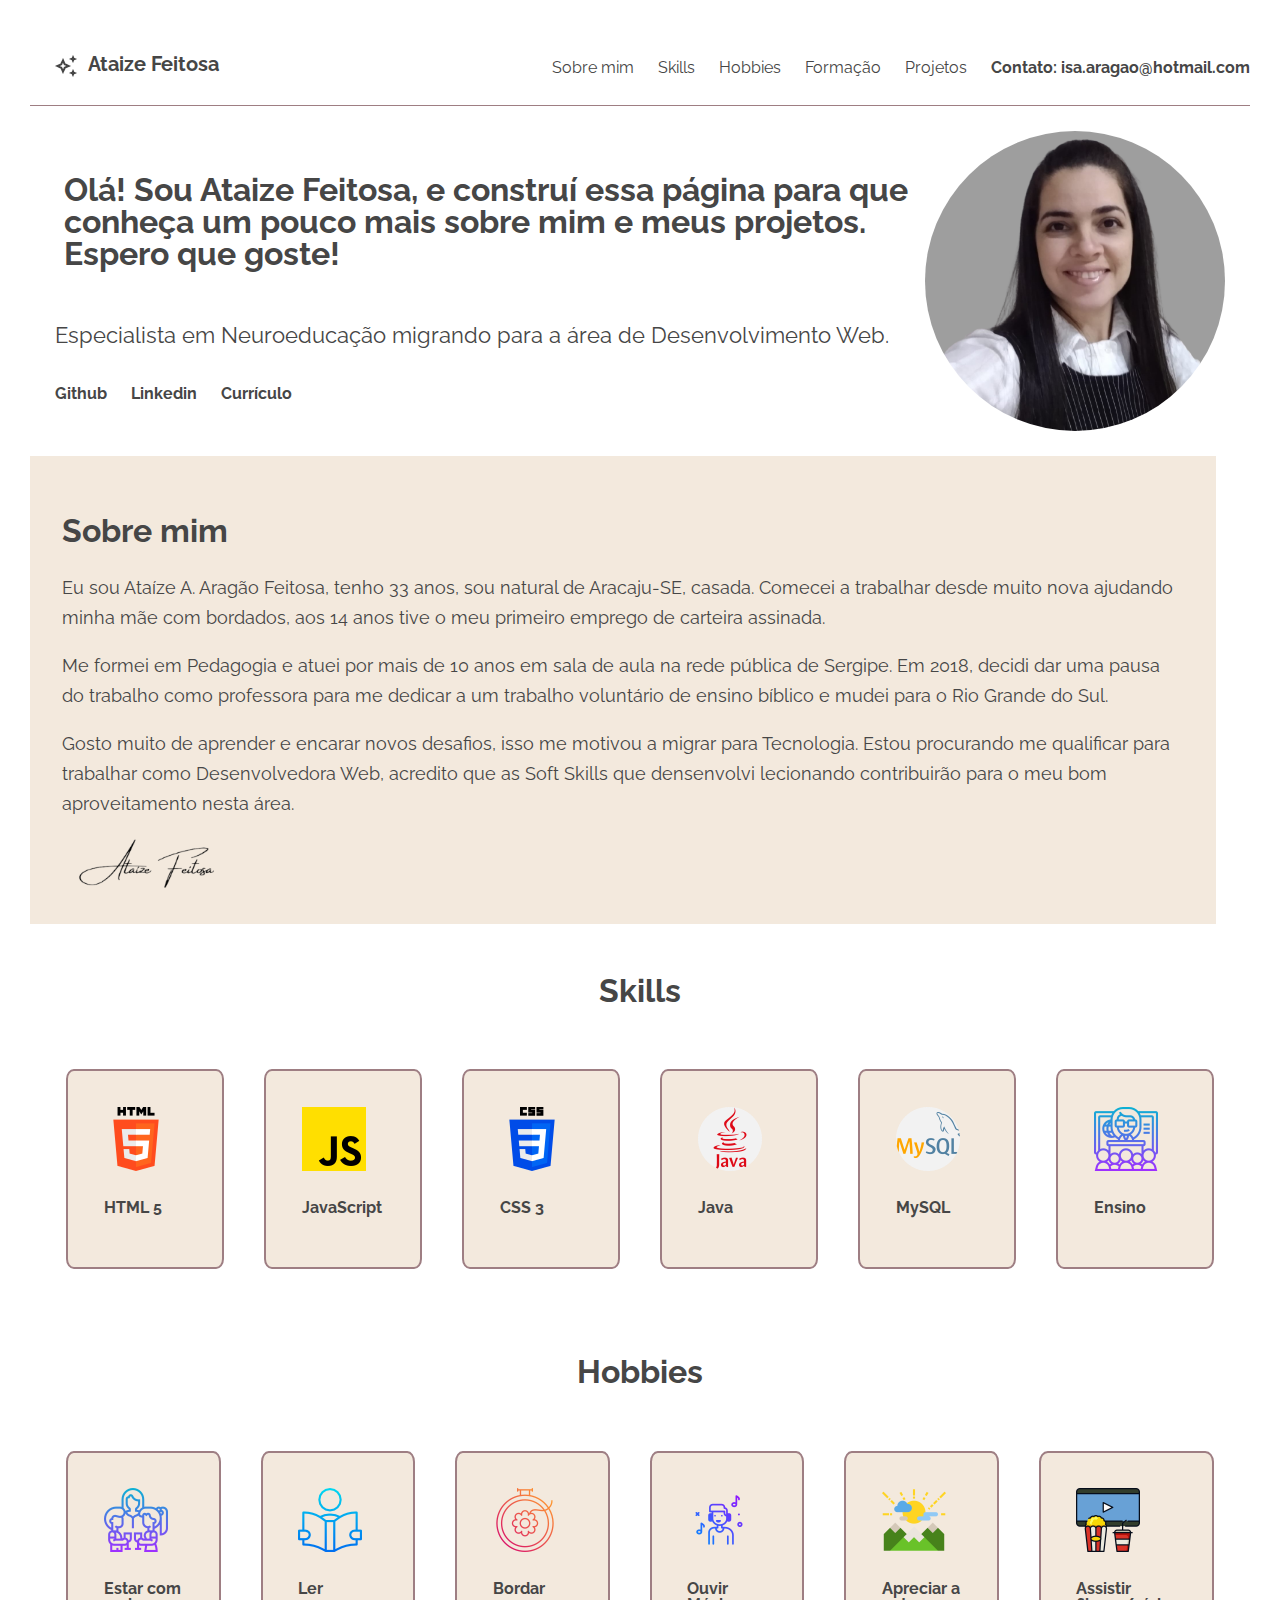
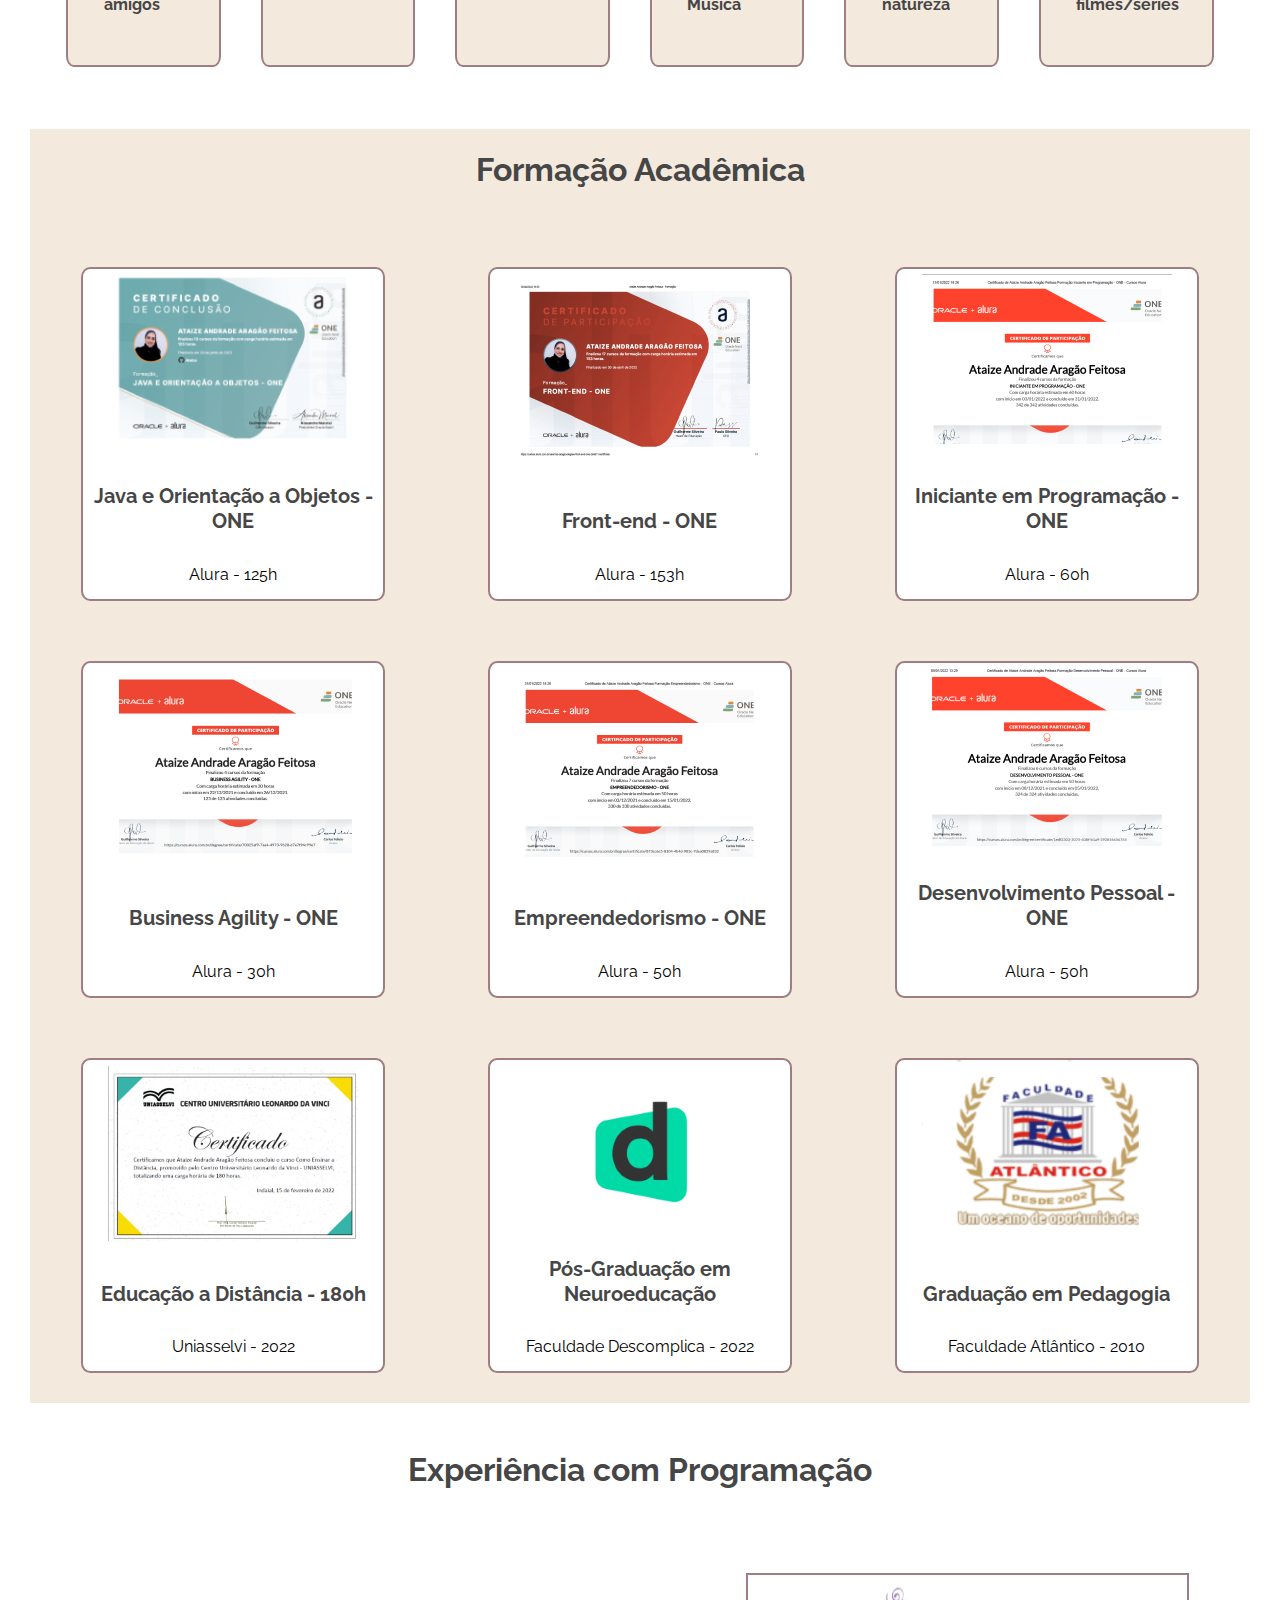
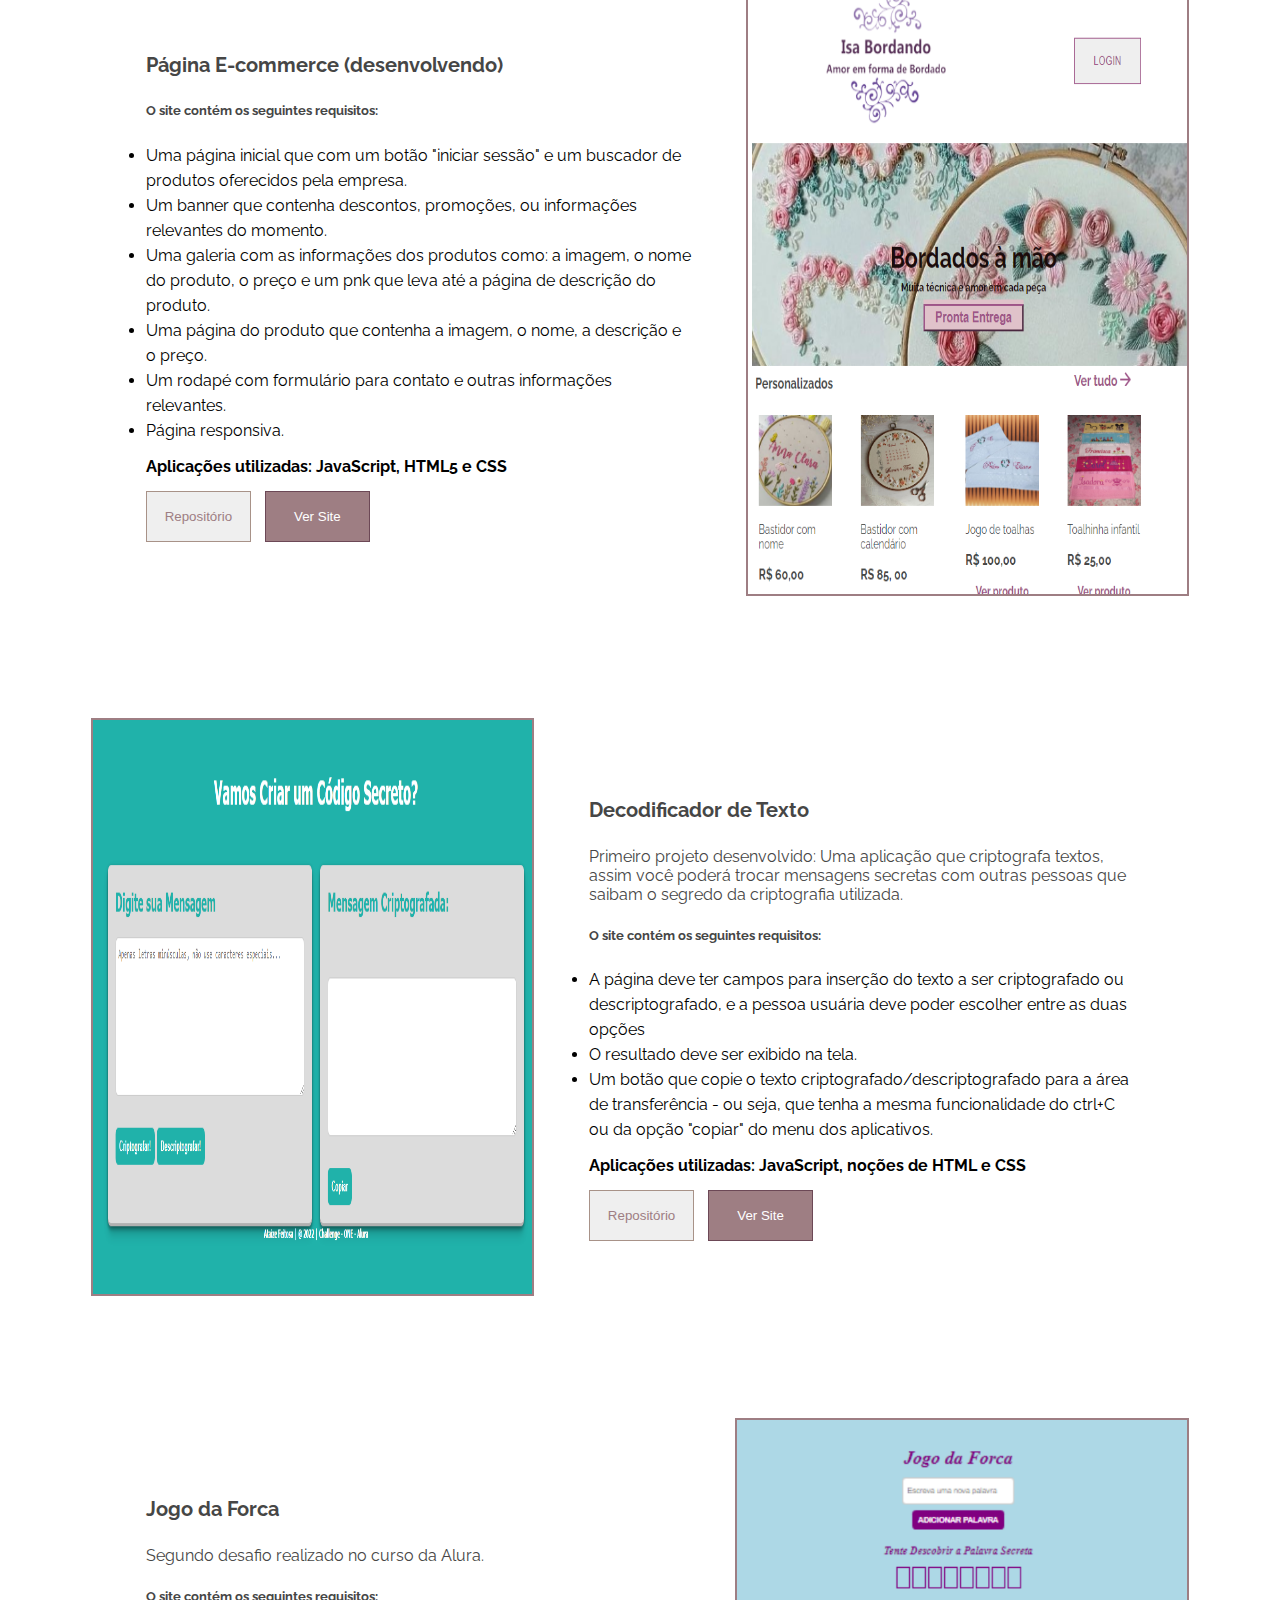
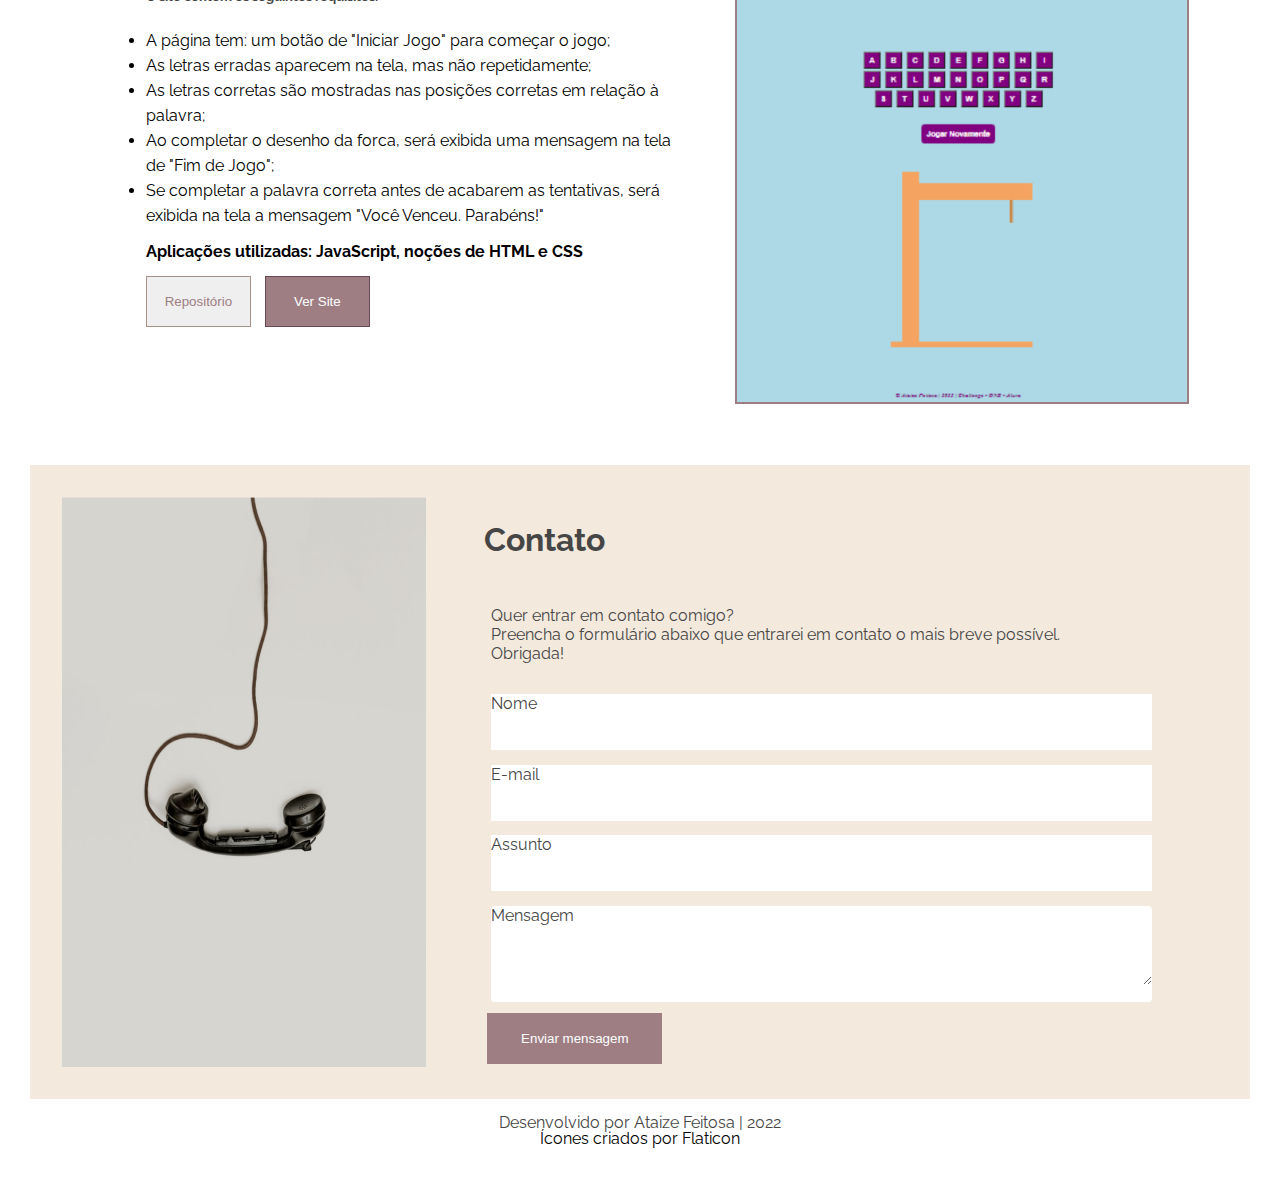
==== commit a3ca7f99: "Melhorando Portfólio" ====
--- a/index.html
+++ b/index.html
@@ -241,6 +241,7 @@
 						<li>Uma galeria com as informações dos produtos como: a imagem, o nome do produto, o preço e um pnk que leva até a página de descrição do produto.</li>
 						<li>Uma página do produto que contenha a imagem, o nome, a descrição e o preço.</li>
 						<li>Um rodapé com formulário para contato e outras informações relevantes.</li>
+						<li>Página responsiva.</li>
 						<p><strong> Aplicações utilizadas: JavaScript, HTML5 e CSS</strong></p>
 					</ul>
 					<div class="experiencia__botoes"><a href="https://github.com/Ataize/Isa-Bordando-E-commerce"
--- a/assets/css/cabecalho.css
+++ b/assets/css/cabecalho.css
@@ -1,7 +1,8 @@
 .cabecalho {
 	
 	width: 100%;
-	border-bottom:solid 1px #464646;
+	border-bottom:solid 1px  #9e7e83;
+	;
 }
 .cabecalho__principal {
 	display: flex;	
@@ -26,6 +27,7 @@
 .cabecalho__nome:hover {
 	font-size: 25px;
 	font-weight: bold;
+	color: #9e7e83;
 }
 .cabecalho__item {
 	padding-right: 20px;
@@ -34,6 +36,7 @@
 .cabecalho__item:hover {
 	font-size: 1.1em;
 	font-weight: bold;
+	color: #9e7e83;
 }
 .email {
 	font-weight: bold;
--- a/assets/css/menu.css
+++ b/assets/css/menu.css
@@ -9,6 +9,7 @@
 	width: 300px;
 	height: 300px;
 	border-radius: 100%;
+	
 }
 .menu__principal {	
 	display: flex;
--- a/assets/css/experiencia.css
+++ b/assets/css/experiencia.css
@@ -45,13 +45,13 @@
 	cursor: pointer;
 	font-weight: bold;
 	color: #9e7e83;
-	border: 2px solid #9e7e83;
+	border: 2px solid #6c4856;
 }
 .experiencia__demo {
 	width: 105px;
 	height: 51px;
 	background: #9e7e83;
-	border: 1px solid #a89288;
+	border: 1px solid #6c4856;
 	color: white;
 }
 .experiencia__demo:hover {
@@ -64,7 +64,6 @@
 			justify-content: center;
 			flex-wrap: wrap;
 		}
-
 		.experiencia__imagem {
 			width: 100%;
 			order: -1;
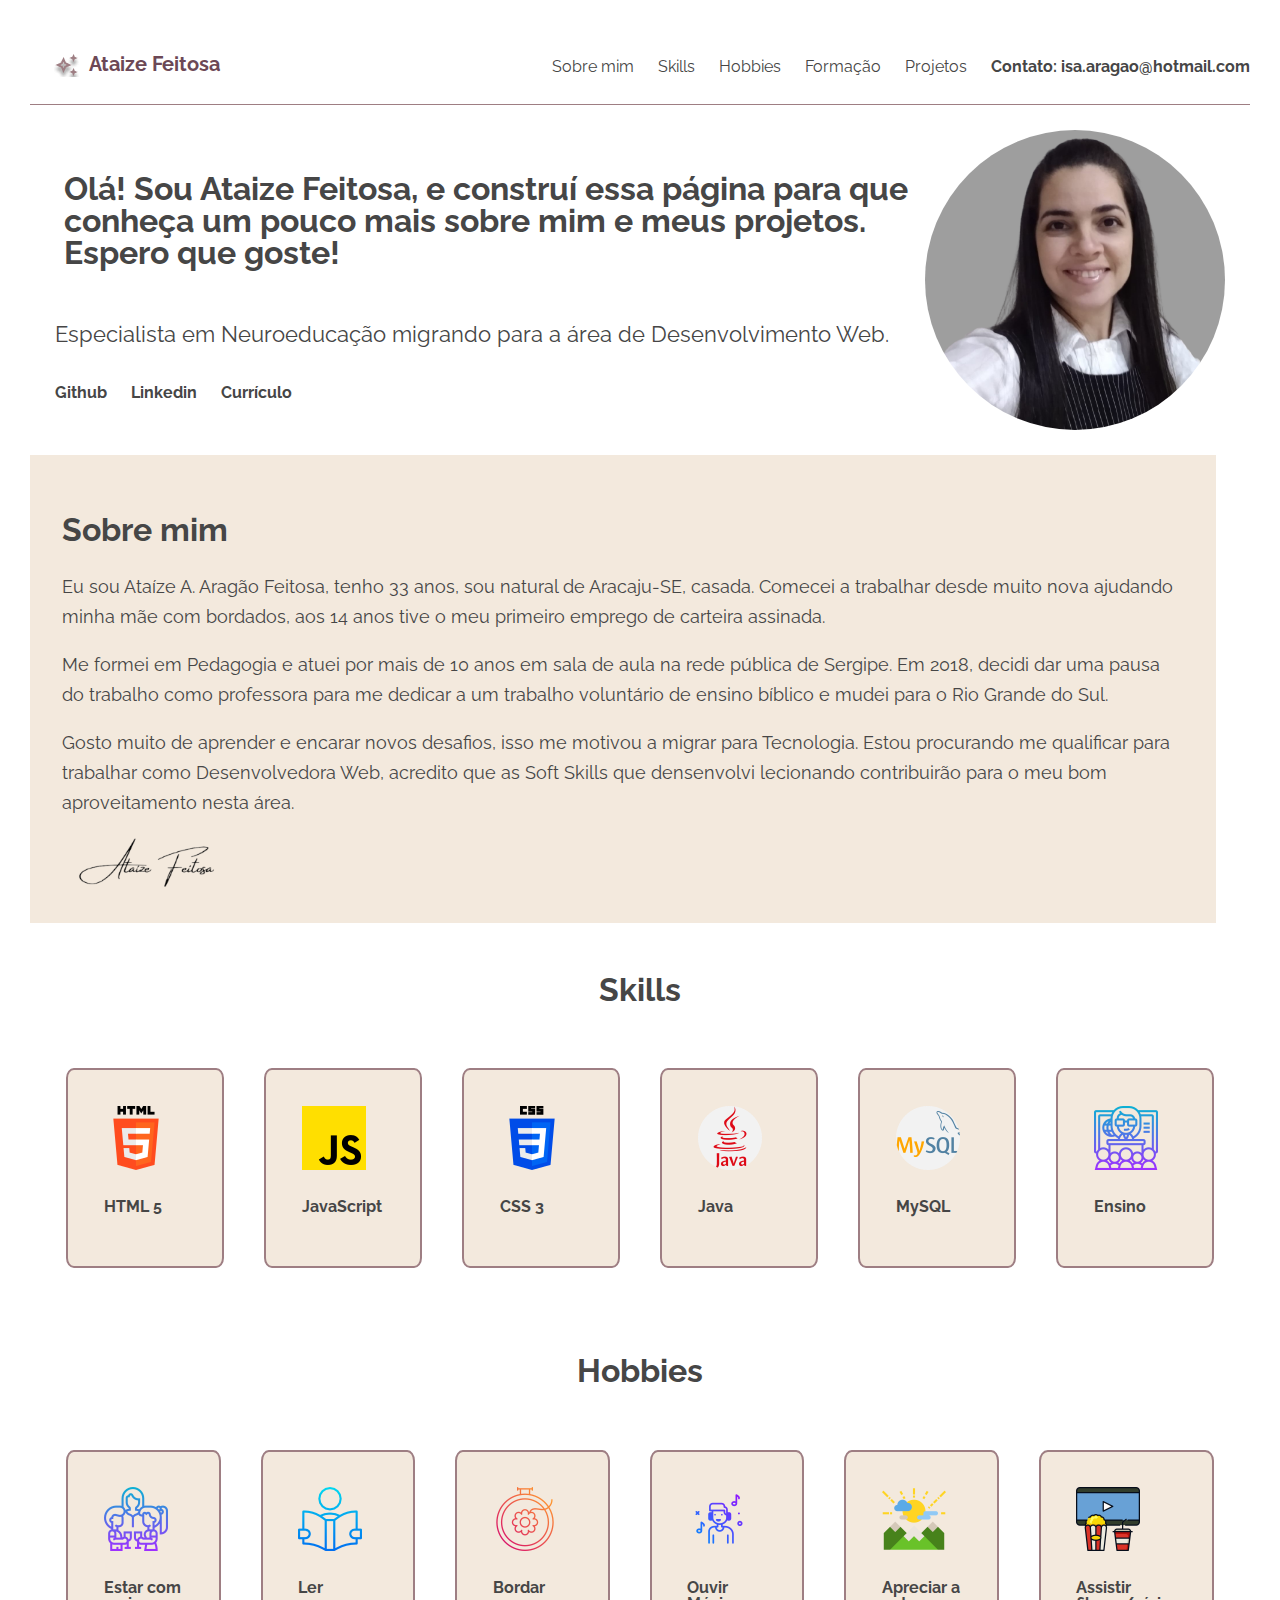
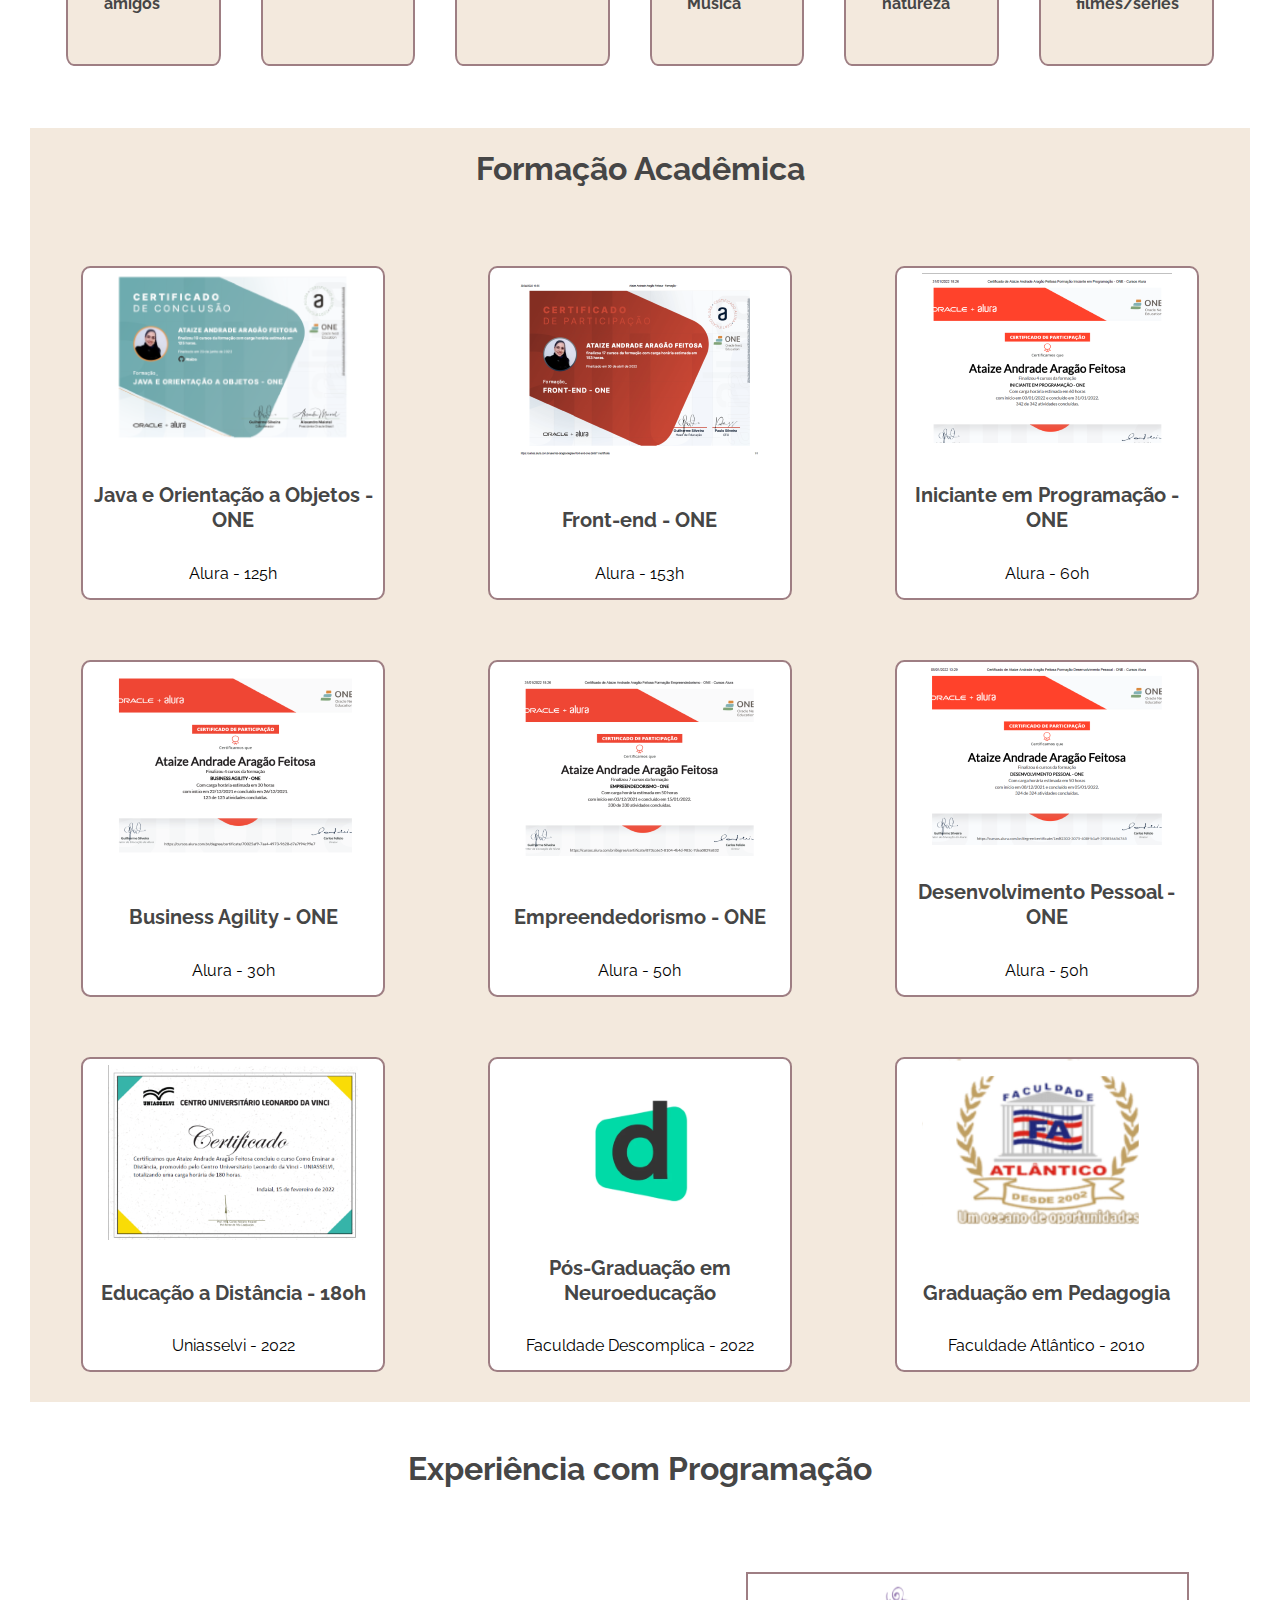
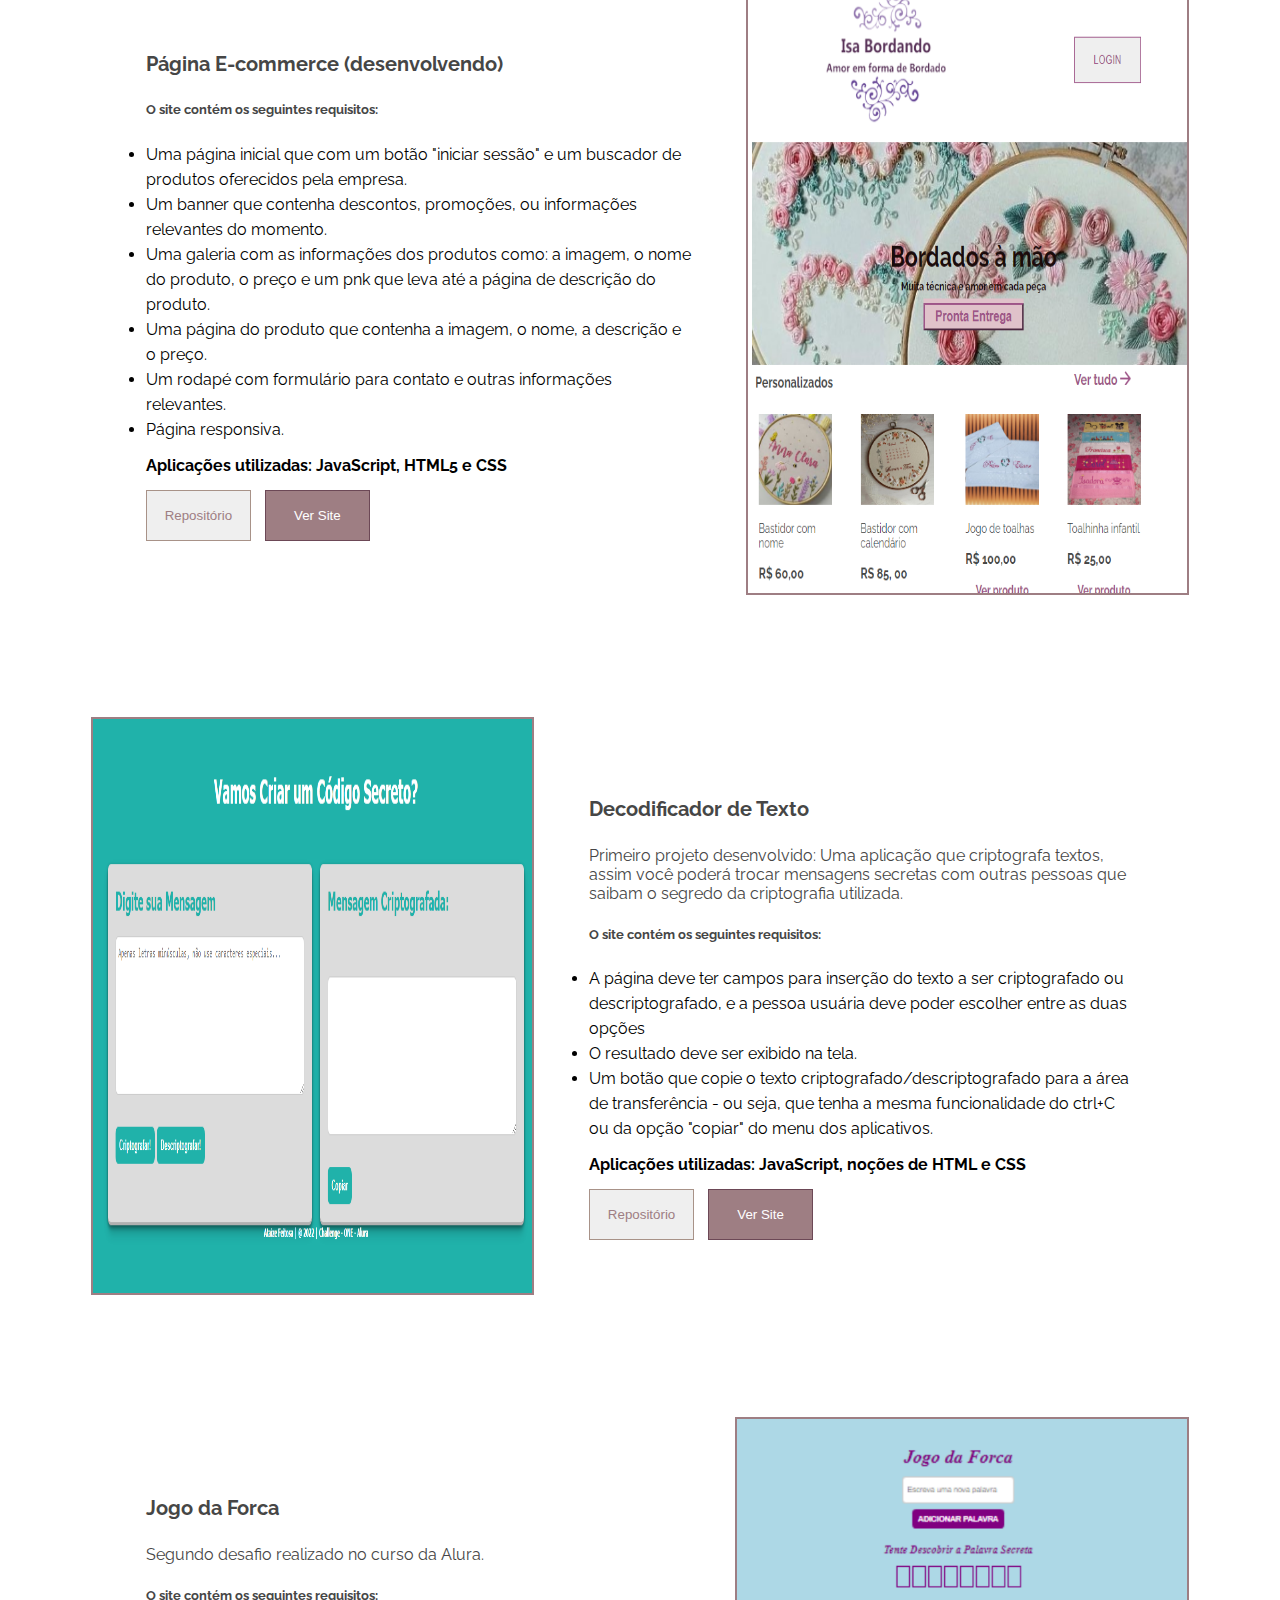
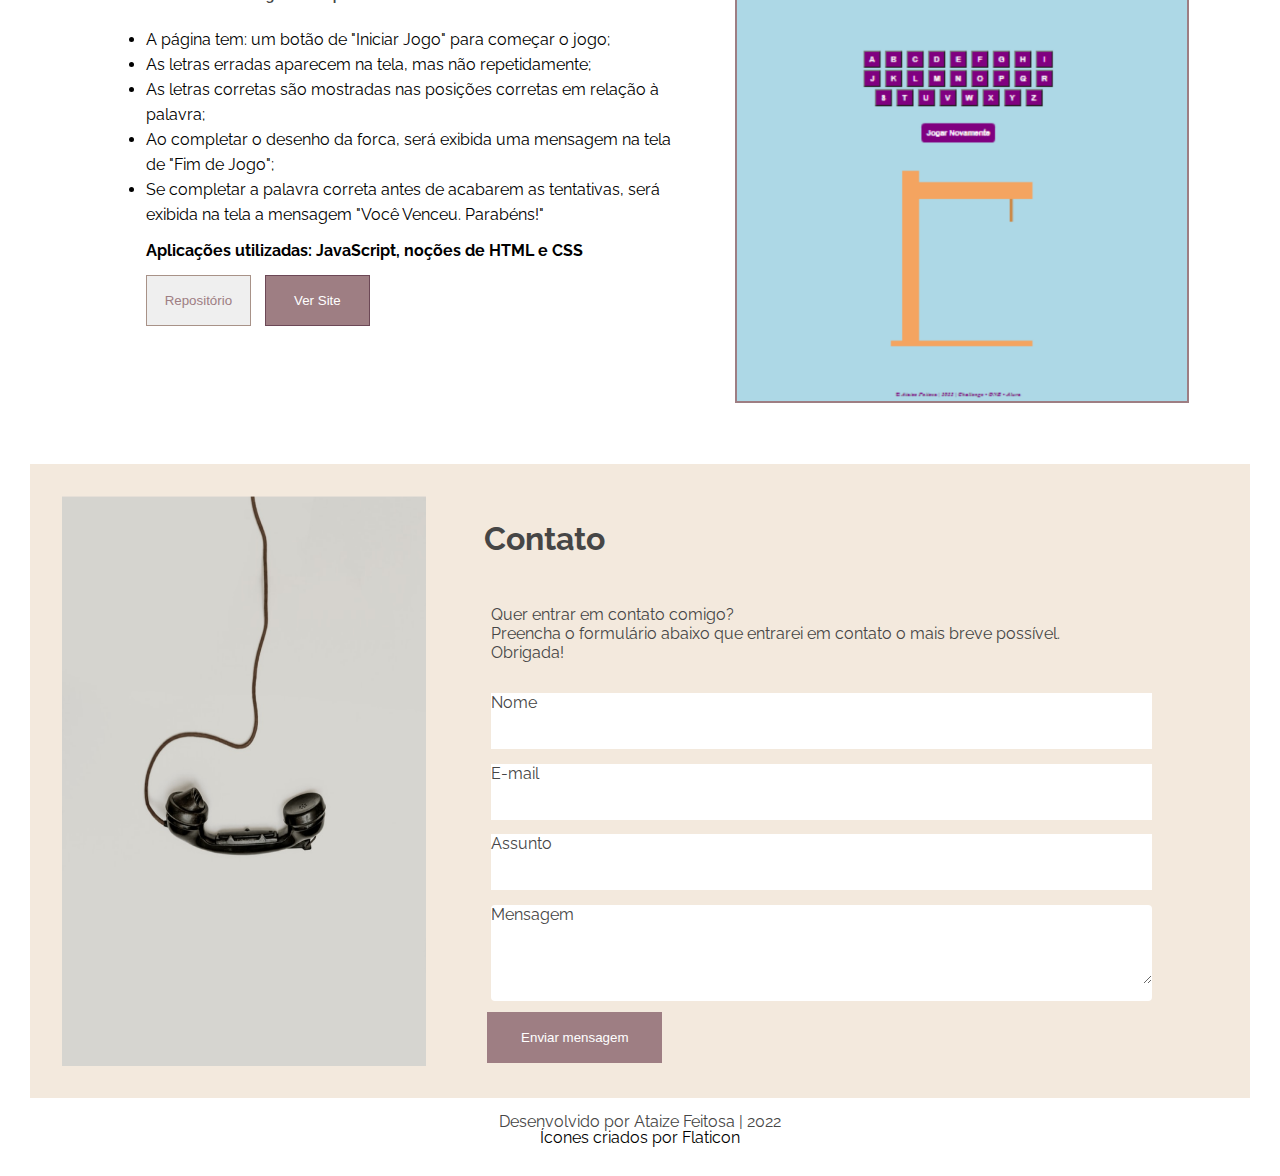
==== commit b86c7aba: "Melhorando o Portfolio" ====
--- a/index.html
+++ b/index.html
@@ -24,7 +24,7 @@
 	<header class="cabecalho">
 		<div class="cabecalho__principal">
 			<div class="cabecalho__principal-nome">
-				<img class="cabecalho__imagem" alt="estrelinhas" src="assets/img/vetor.png">
+				<img class="cabecalho__imagem" alt="estrelinhas" src="assets/img/vetor2.png">
 				<a class="cabecalho__nome" href="#ataize">Ataize Feitosa</a>
 			</div>
 			<nav class="cabecalho__itens">
--- a/assets/css/cabecalho.css
+++ b/assets/css/cabecalho.css
@@ -19,15 +19,10 @@
 .cabecalho__nome {
 	display: flex;
 	text-decoration: none;
-	font-weight: bold;
-	color: #464646;
+	font-weight: bolder;
+	color: #6c4856;
 	font-size: 20px;
 	
-}
-.cabecalho__nome:hover {
-	font-size: 25px;
-	font-weight: bold;
-	color: #9e7e83;
 }
 .cabecalho__item {
 	padding-right: 20px;
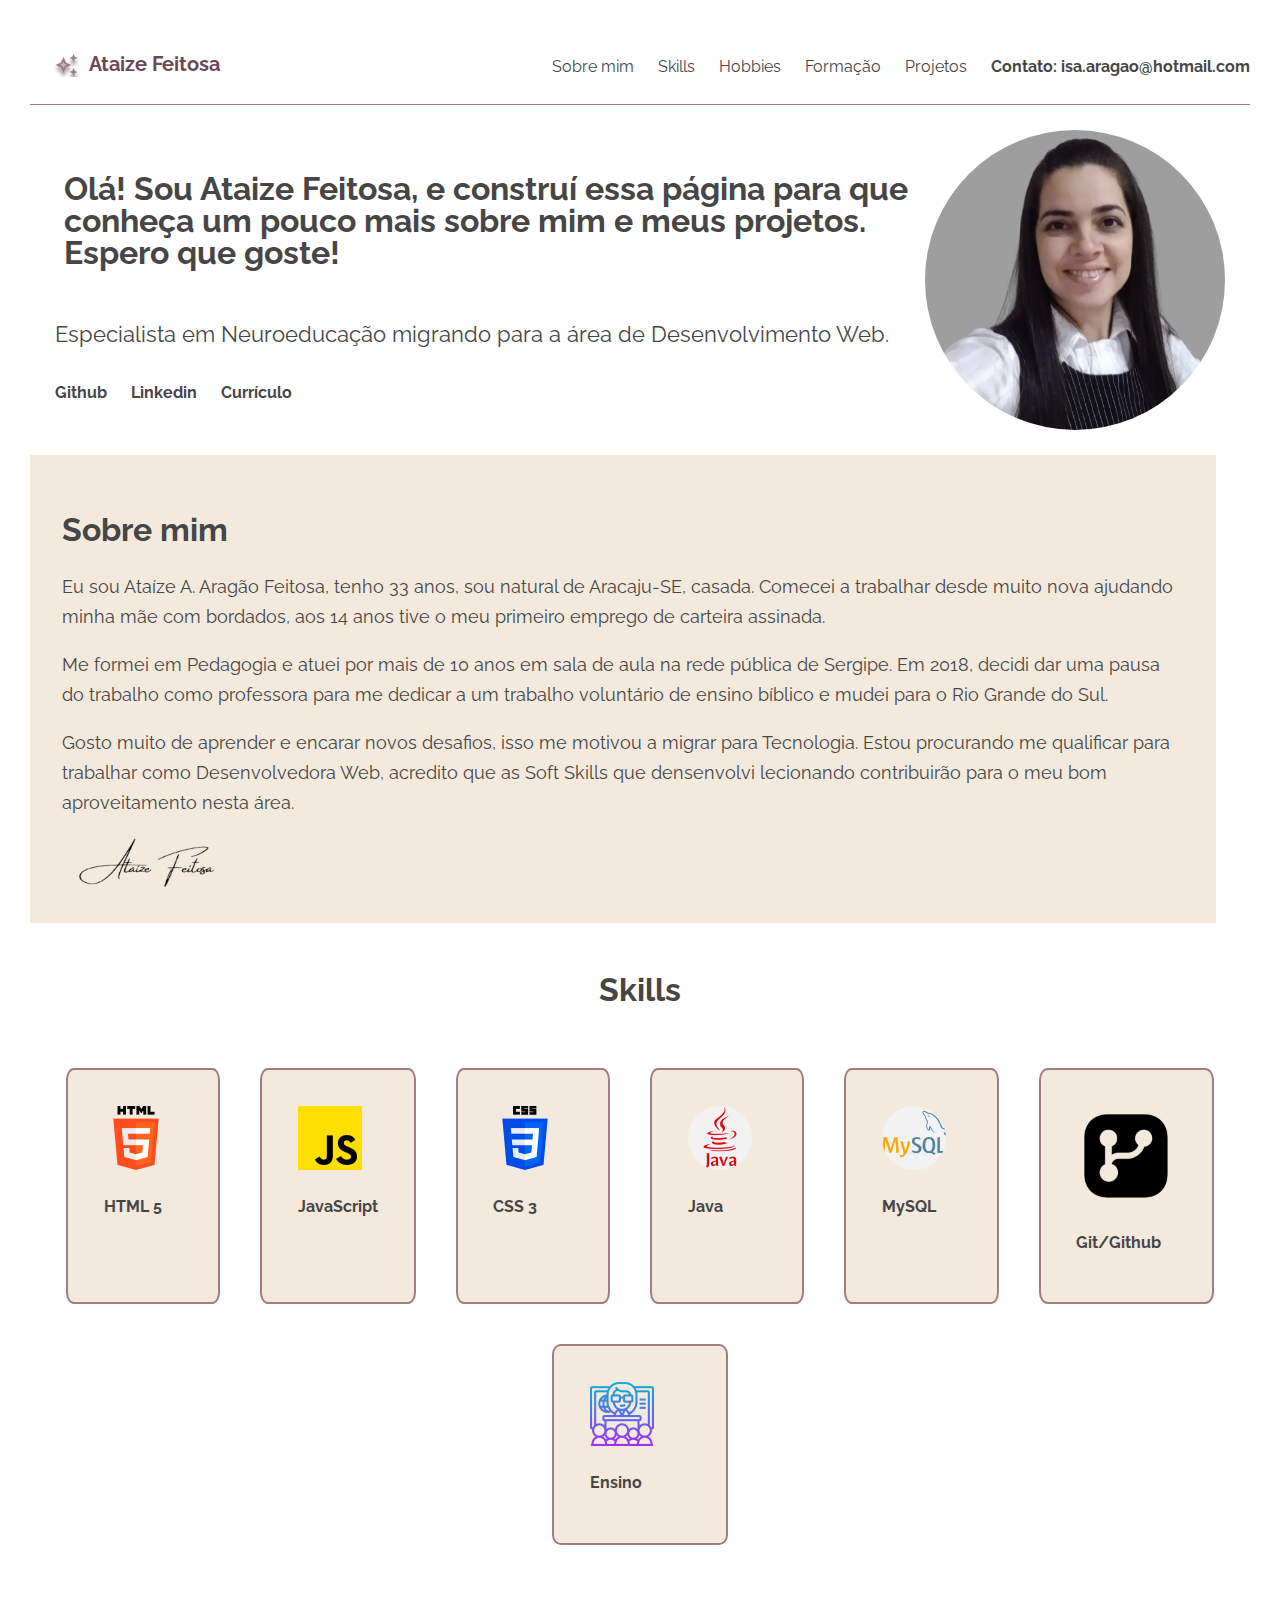
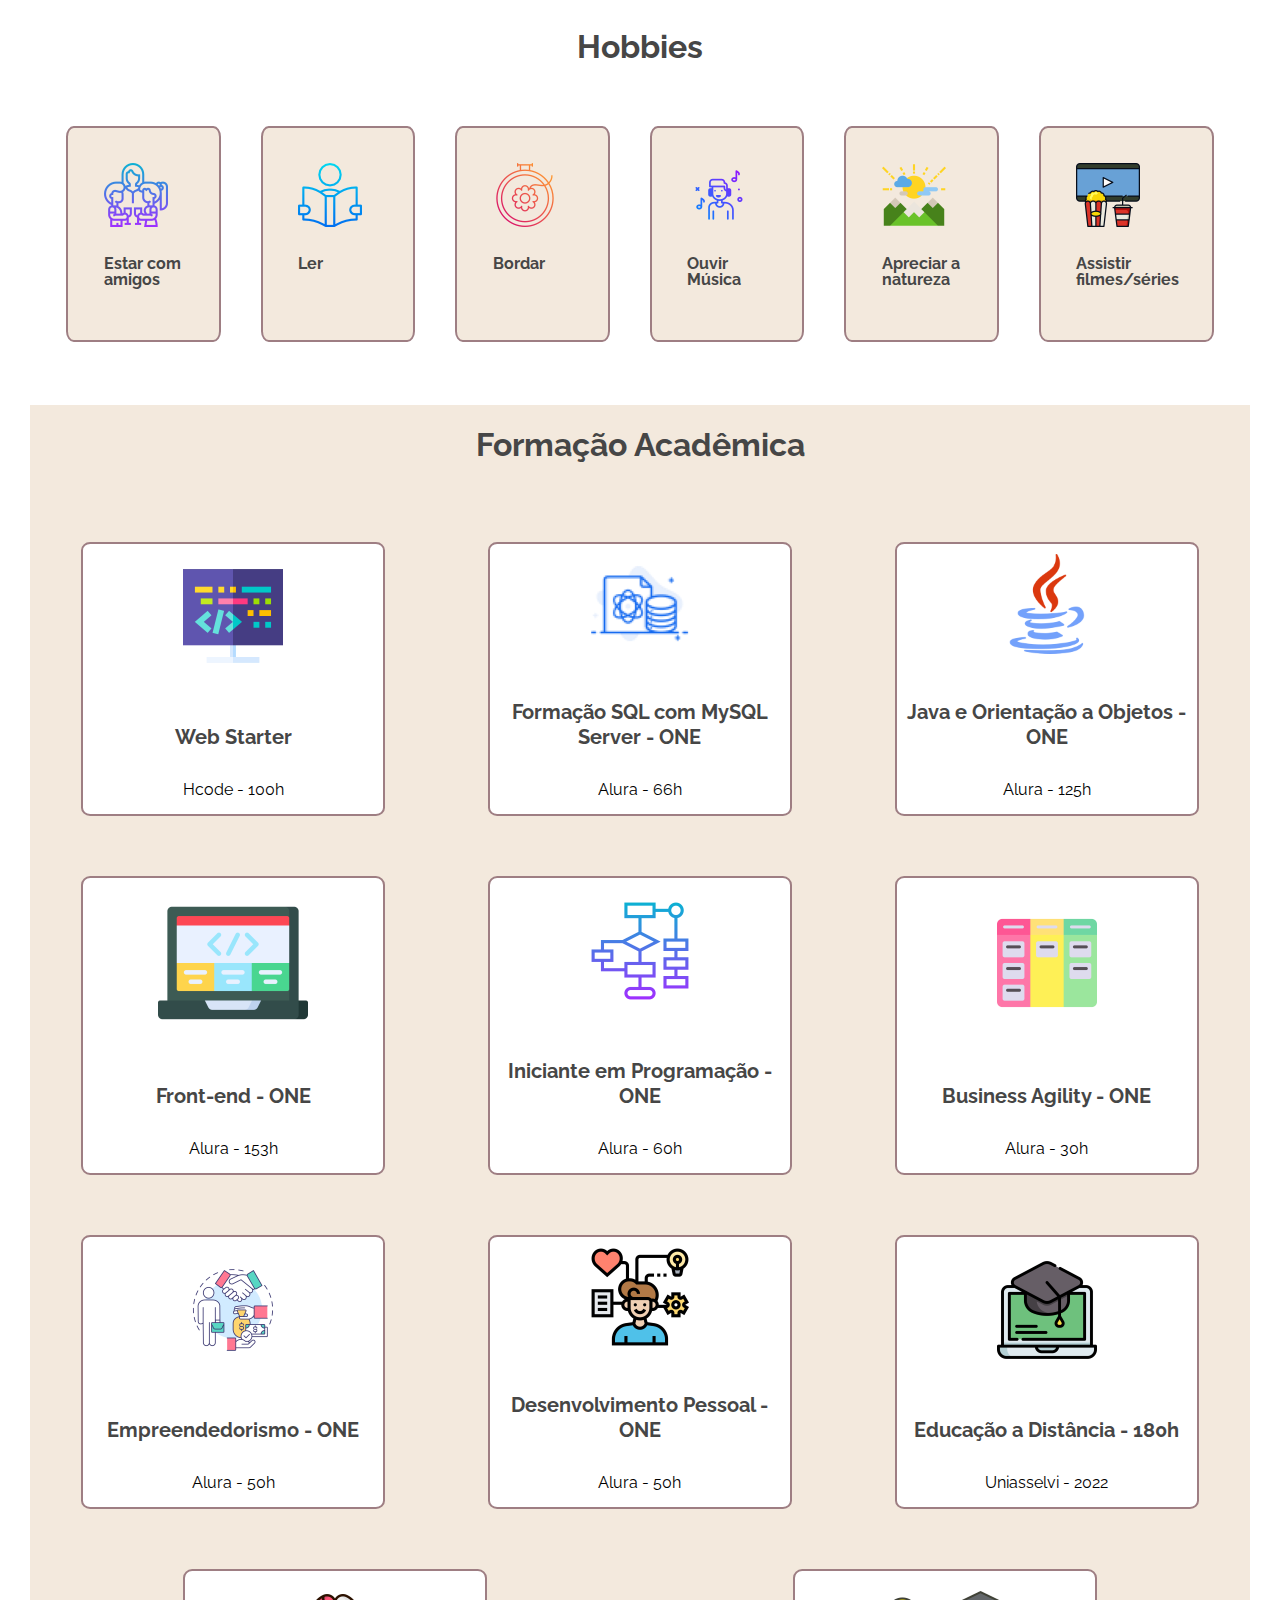
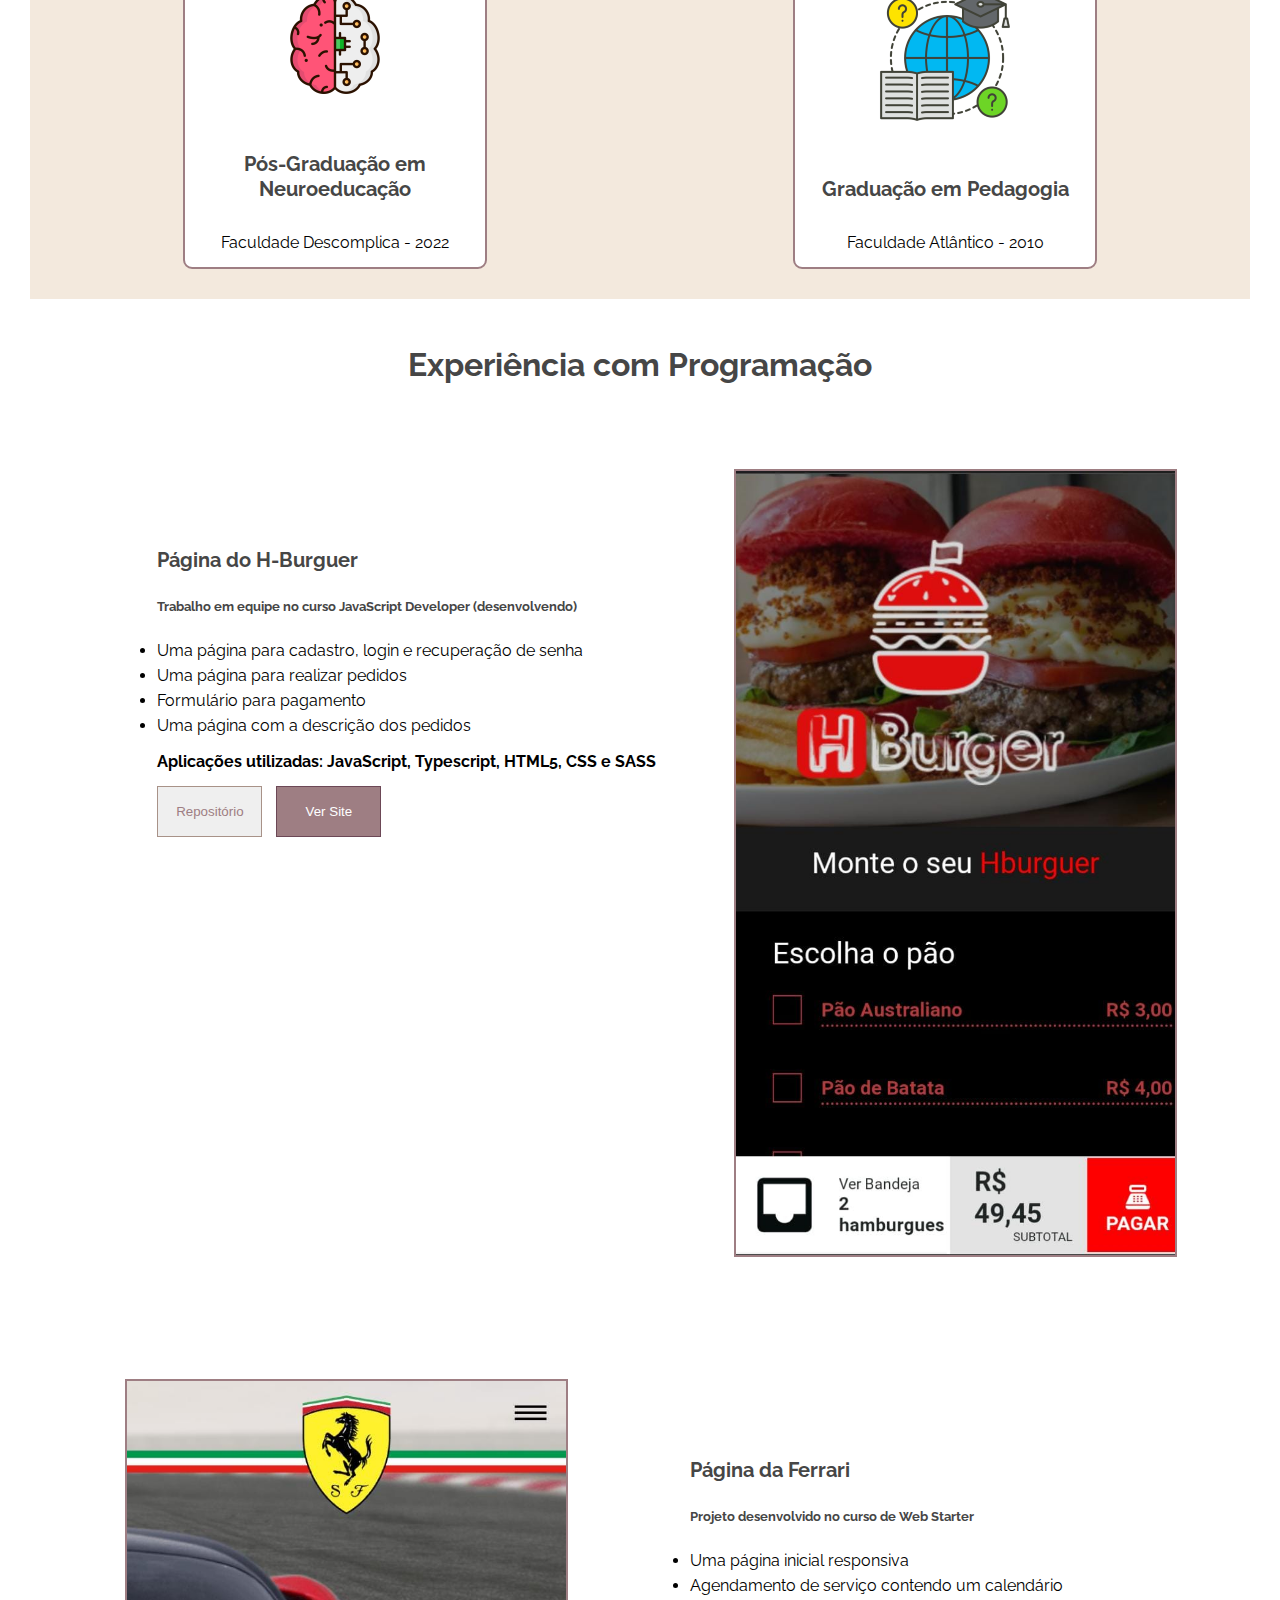
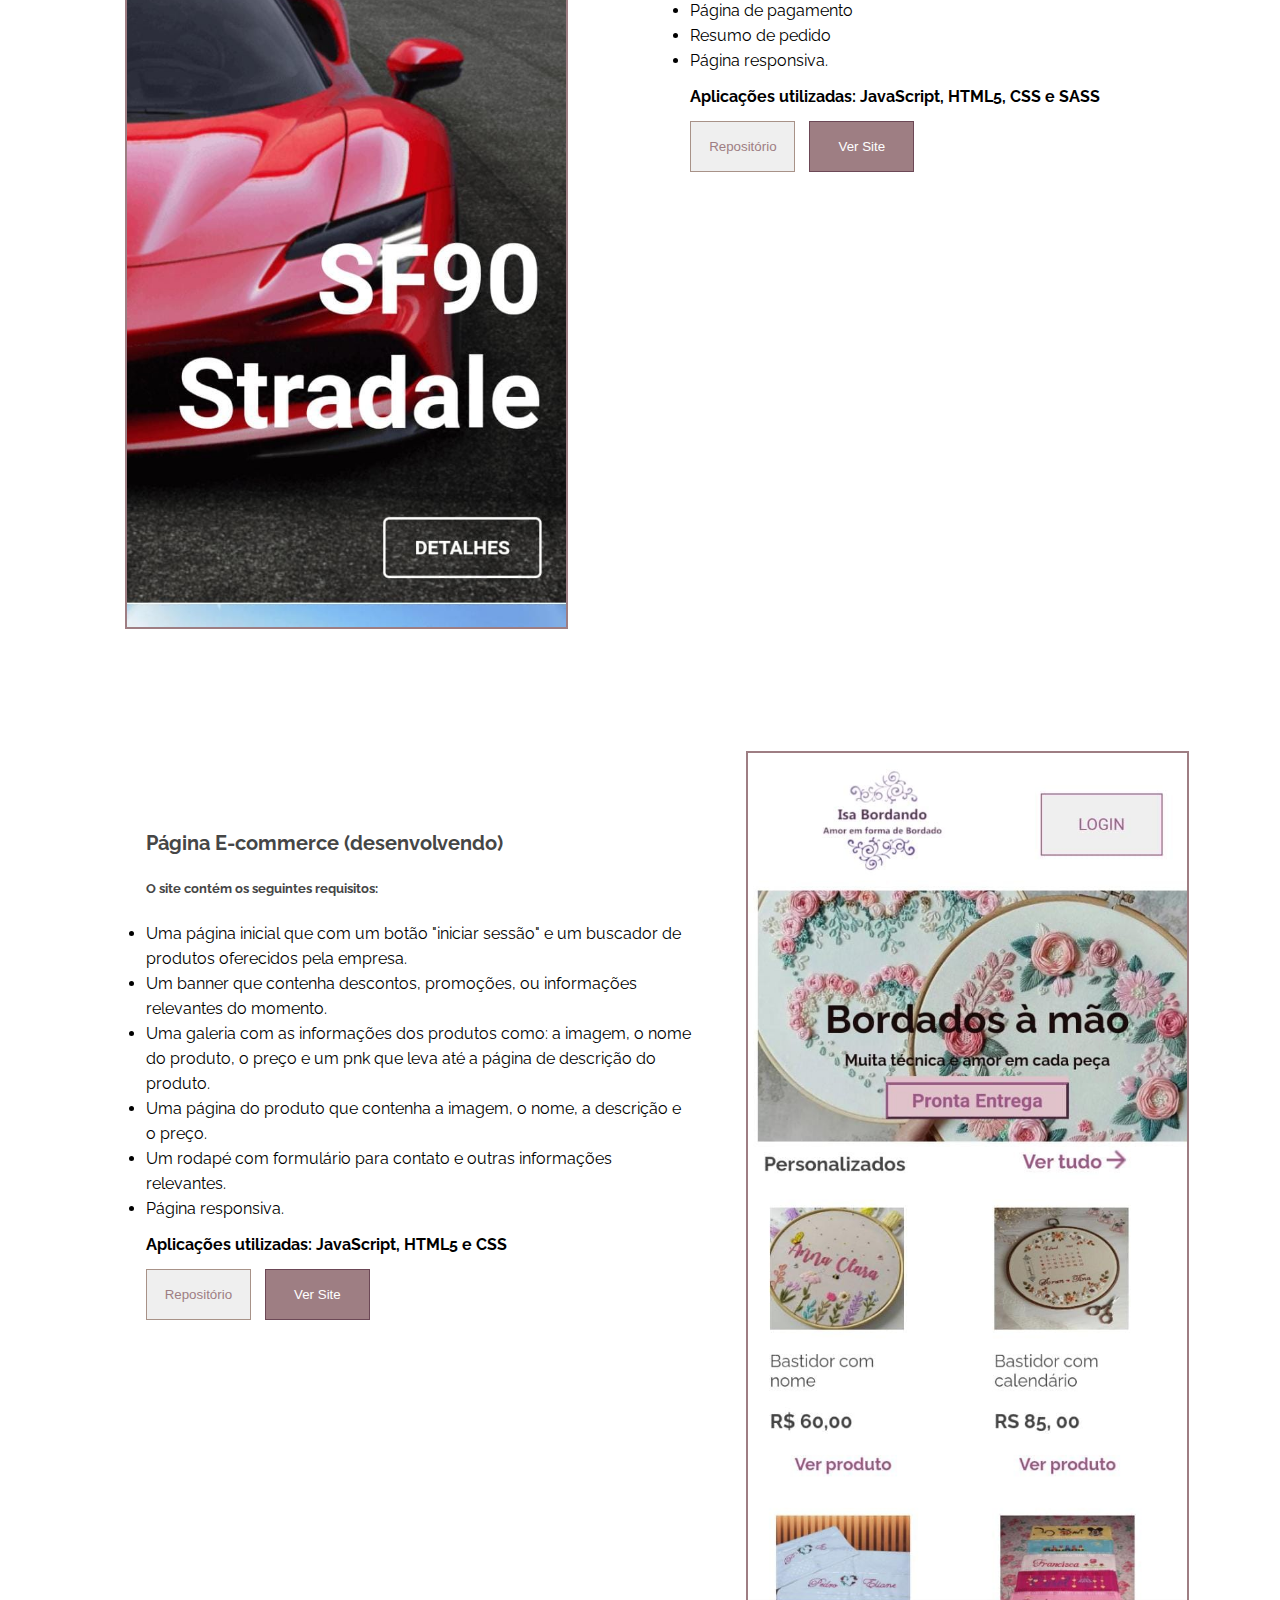
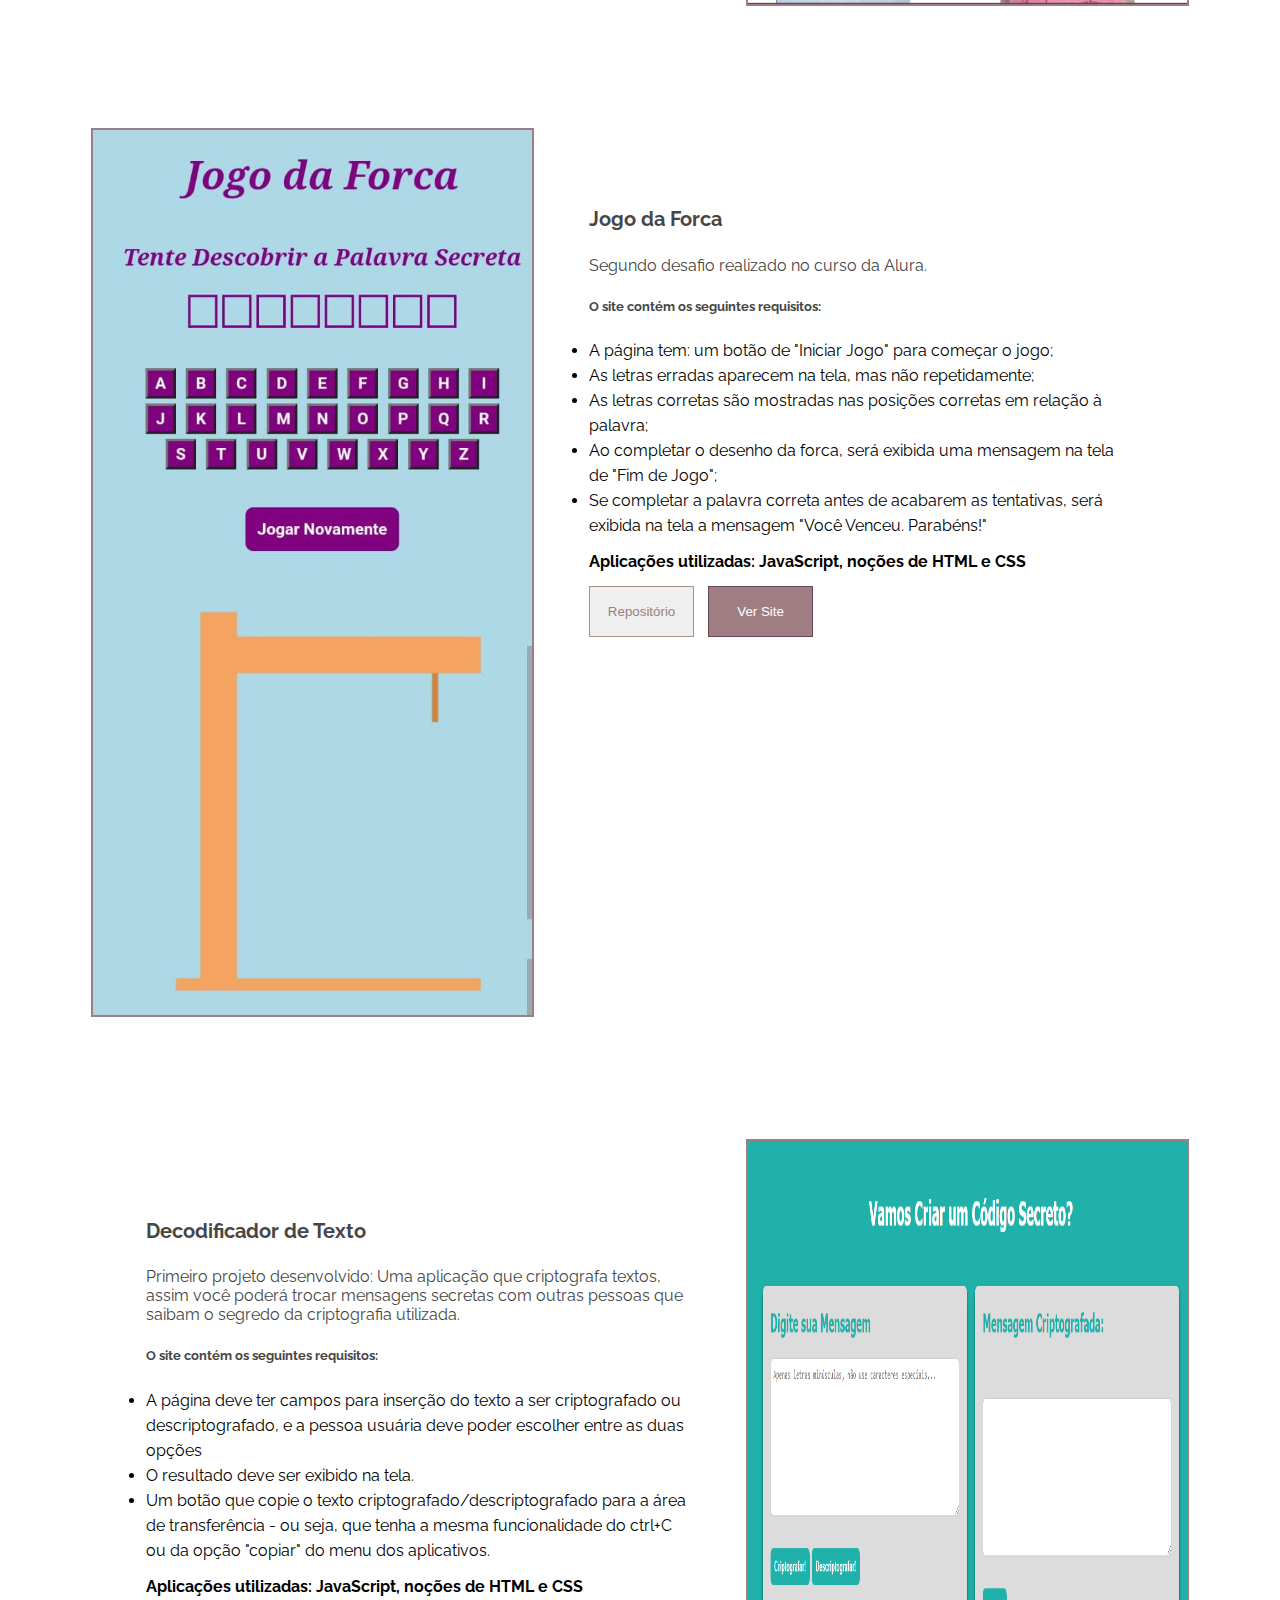
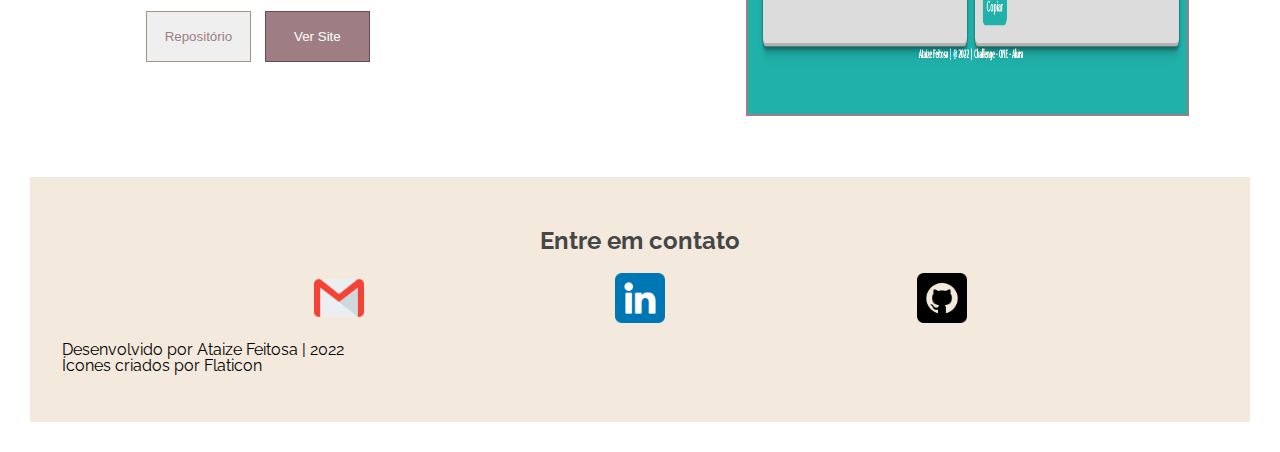
==== commit 24a2ca4a: "Update" ====
--- a/index.html
+++ b/index.html
@@ -33,7 +33,7 @@
 				<a class="cabecalho__item" href="#meus-hobbies">Hobbies</a>
 				<a class="cabecalho__item" href="#minha-formacao">Formação</a>
 				<a class="cabecalho__item" href="#meus-projetos">Projetos</a>
-				<a class="cabecalho__item email" href="#meu-contato">Contato: isa.aragao@hotmail.com</a>
+				<a class="cabecalho__item email" href="mailto:isa.aragao@hotmail.com">Contato: isa.aragao@hotmail.com</a>
 			</nav>
 		</div>
 	</header>
@@ -94,12 +94,16 @@
 						</li>
 						<li class="skills__item"><img class="skills__imagem" alt="Imagem do símbolo Java"
 							src="assets/img/javaIcone.png">
-						<p class="skills__descricao">Java</p>
-					</li>
-					<li class="skills__item"><img class="skills__imagem" alt="Imagem do símbolo MySQL"
-						src="assets/img/mysql.png">
-					<p class="skills__descricao">MySQL</p>
-				</li>
+							<p class="skills__descricao">Java</p>
+						</li>
+						<li class="skills__item"><img class="skills__imagem" alt="Imagem do símbolo MySQL"
+							src="assets/img/mysql.png">
+							<p class="skills__descricao">MySQL</p>
+						</li>
+						<li class="skills__item"><img class="skills__imagem" alt="Imagem do símbolo Git"
+							src="assets/img/git.png">
+							<p class="skills__descricao">Git/Github</p>
+						</li>
 						<li class="skills__item"><img class="skills__imagem" alt="Imagem de uma professora lecionando"
 								src="assets/img/aula.png">
 							<p class="skills__descricao">Ensino</p>
@@ -144,8 +148,26 @@
 			<section class="formacao__instituicao">
 
 				<a class="formacao__caixa"
+					href="assets/Certificado-web-starter-hcode.pdf" target="_blank">
+					<div class="formacao__imagem"><img class="formacao__img" src="assets/img/coding.png" alt="Imagem do Certificado"></div>
+					<div class="formacao__conteudo">
+						<h4 class="formacao__titulo">Web Starter</h4>
+						<p class="formacao__descricao">Hcode - 100h</p>
+					</div>
+					</div>
+				</a>
+				<a class="formacao__caixa"
+					href="https://cursos.alura.com.br/degree/certificate/3d0ae763-9561-4cca-b888-ca0e4577264d" target="_blank">
+					<div class="formacao__imagem"><img class="formacao__img" src="assets/img/ciencia-de-dados.png" alt="Imagem do Certificado"></div>
+					<div class="formacao__conteudo">
+						<h4 class="formacao__titulo">Formação SQL com MySQL Server - ONE</h4>
+						<p class="formacao__descricao">Alura - 66h</p>
+					</div>
+					</div>
+				</a>
+				<a class="formacao__caixa"
 					href="https://cursos.alura.com.br/degree/certificate/7ee3daad-f1f0-42f7-ad8d-282e9a60c2d0" target="_blank">
-					<div class="formacao__imagem"><img class="formacao__img" src="assets/img/java.png" alt="Imagem do Certificado"></div>
+					<div class="formacao__imagem"><img class="formacao__img" src="assets/img/java2.png" alt="Imagem do Certificado"></div>
 					<div class="formacao__conteudo">
 						<h4 class="formacao__titulo">Java e Orientação a Objetos - ONE</h4>
 						<p class="formacao__descricao">Alura - 125h</p>
@@ -164,7 +186,7 @@
 
 				<a class="formacao__caixa"
 					href="https://cursos.alura.com.br/degree/certificate/13209853-da2b-44b0-a747-f13ea64b373f" target="_blank">
-					<div class="formacao__imagem"><img class="formacao__img" src="assets/img/iniciante-programacao.png"
+					<div class="formacao__imagem"><img class="formacao__img" src="assets/img/programacao.png"
 							alt="Imagem do Certificado">
 					</div>
 					<div class="formacao__conteudo">
@@ -174,7 +196,7 @@
 				</a>
 
 				<a class="formacao__caixa" href="https://cursos.alura.com.br/degree/certificate/70025af9-7aa4-4973-9628-d7e7f94c99e7" target="_blank">
-					<div class="formacao__imagem"><img class="formacao__img" src="assets/img/business-agility.png" alt="Imagem do certificado">
+					<div class="formacao__imagem"><img class="formacao__img" src="assets/img/kanban.png" alt="Imagem do certificado">
 					</div>
 					<div class="formacao__conteudo">
 						<h4 class="formacao__titulo">Business Agility - ONE</h4>
@@ -192,7 +214,7 @@
 				</a>
 
 				<a class="formacao__caixa" href="https://cursos.alura.com.br/degree/certificate/1edf2303-3075-408f-b1a9-392856656765" target="_blank">
-					<div class="formacao__imagem"><img class="formacao__img" src="assets/img/desenvolvimento-pessoal.png"
+					<div class="formacao__imagem"><img class="formacao__img" src="assets/img/mindset.png"
 							alt="Imagem do certificado">
 					</div>
 					<div class="formacao__conteudo">
@@ -202,7 +224,7 @@
 				</a>
 
 				<div class="formacao__caixa">
-					<div class="formacao__imagem"><img class="formacao__img" src="assets/img/uniasselvi.png" alt="Imagem do certificado"></div>
+					<div class="formacao__imagem"><img class="formacao__img" src="assets/img/online-learning.png" alt="Imagem do certificado"></div>
 					<div class="formacao__conteudo">
 						<h4 class="formacao__titulo">Educação a Distância - 180h</h4>
 						<p class="formacao__descricao">Uniasselvi - 2022</p>
@@ -210,7 +232,7 @@
 				</div>
 
 				<div class="formacao__caixa">
-					<div class="formacao__imagem"><img class="formacao__img" src="assets/img/descomplica1.png" alt="Logo da Faculdade Descomplica">
+					<div class="formacao__imagem"><img class="formacao__img" src="assets/img/cerebro.png" alt="Logo da Faculdade Descomplica">
 					</div>
 					<div class="formacao__conteudo">
 						<h4 class="formacao__titulo">Pós-Graduação em Neuroeducação</h4>
@@ -219,7 +241,7 @@
 				</div>
 
 				<div class="formacao__caixa">
-					<div class="formacao__imagem"><img class="formacao__img" src="assets/img/atlantico2.png" alt="Logo da Atlântico"></div>
+					<div class="formacao__imagem"><img class="formacao__img" src="assets/img/curso-online.png" alt="Logo da Atlântico"></div>
 					<div class="formacao__conteudo">
 						<h4 class="formacao__titulo">Graduação em Pedagogia</h4>
 						<p class="formacao__descricao">Faculdade Atlântico - 2010</p>
@@ -231,7 +253,51 @@
 
 		<section class="experiencia" id="meus-projetos">
 			<h2 class="experiencia__titulo">Experiência com Programação</h2>
-			<div class="experiencia__projetos">
+
+			<div class="experiencia__projetos">
+
+				<div class="experiencia__projeto">
+					<h4 class="experiencia__nome">Página do H-Burguer</h4>
+					<h5 class="experiencia__descricao">Trabalho em equipe no curso JavaScript Developer (desenvolvendo)</h5>
+					<div class="experiencia-ul">
+						<li>Uma página para cadastro, login e recuperação de senha</li>
+						<li>Uma página para realizar pedidos</li>
+						<li>Formulário para pagamento</li>
+						<li>Uma página com a descrição dos pedidos</li>
+						<p><strong> Aplicações utilizadas: JavaScript, Typescript, HTML5, CSS e SASS</strong></p>
+					</div>
+					<div class="experiencia__botoes"><a href="https://github.com/brunoromeo001/ws-team-red"
+							target="_blank"><button class="experiencia__repositorio">Repositório</button></a>
+						<a href="https://brunoromeo001.github.io/ws-team-red/" target="_blank"><button
+								class="experiencia__demo">Ver Site</button></a>
+					</div>
+				</div>
+				<img src="assets/img/projeto-burguer.jpg" class="experiencia__imagem" alt="Imagem da página do E-commerce">
+			</div>
+
+			<div class="experiencia__projetos">
+				<img src="assets/img/projeto-ferrari.jpg" class="experiencia__imagem" alt="Imagem da página do E-commerce">
+				<div class="experiencia__projeto">
+					<h4 class="experiencia__nome">Página da Ferrari</h4>
+					<h5 class="experiencia__descricao">Projeto desenvolvido no curso de Web Starter</h5>
+					<div class="experiencia-ul">
+						<li>Uma página inicial responsiva</li>
+						<li>Agendamento de serviço contendo um calendário</li>
+						<li>Página de pagamento</li>
+						<li>Resumo de pedido</li>
+						<li>Página responsiva.</li>
+						<p><strong> Aplicações utilizadas: JavaScript, HTML5, CSS e SASS</strong></p>
+					</div>
+					<div class="experiencia__botoes"><a href="https://github.com/Ataize/web-starter"
+							target="_blank"><button class="experiencia__repositorio">Repositório</button></a>
+						<a href="https://ataize.github.io/web-starter/" target="_blank"><button
+								class="experiencia__demo">Ver Site</button></a>
+					</div>
+				</div>
+				
+			</div>
+			<div class="experiencia__projetos">
+
 				<div class="experiencia__projeto">
 					<h4 class="experiencia__nome">Página E-commerce (desenvolvendo)</h4>
 					<h5 class="experiencia__descricao">O site contém os seguintes requisitos:</h5>
@@ -250,11 +316,34 @@
 								class="experiencia__demo">Ver Site</button></a>
 					</div>
 				</div>
-				<img src="assets/img/e-commerce.png" class="experiencia__imagem" alt="Imagem da página do E-commerce">
-			</div>
-
-			<div class="experiencia__projetos">
-				<img src="assets/img/decodificador.png" class="experiencia__imagem" alt="Imagem da página do Decodificador">
+				<img src="assets/img/projeto-ecommerce.jpg" class="experiencia__imagem" alt="Imagem da página do E-commerce">
+			</div>
+			<div class="experiencia__projetos">
+				<img src="assets/img/projeto-jogo-da-forca.jpg" class="experiencia__imagem" alt="Imagem da página do Jogo da Forca">
+				<div class="experiencia__projeto">
+					
+					<h4 class="experiencia__nome">Jogo da Forca</h4>
+					<p class="experiencia__descricao">Segundo desafio realizado no curso da Alura.</p>
+						<h5 class="experiencia__descricao">O site contém os seguintes requisitos:</h5>
+					<ul>
+						<li class="experiencia-li">A página tem: um botão de "Iniciar Jogo" para começar o jogo; </li>
+						<li>As letras erradas aparecem na tela, mas não repetidamente;</li>
+						<li>As letras corretas são mostradas nas posições corretas em relação à palavra;</li>
+						<li>Ao completar o desenho da forca, será exibida uma mensagem na tela de "Fim de Jogo"; </li>
+						<li>Se completar a palavra correta antes de acabarem as tentativas, será exibida na tela a mensagem "Você Venceu. Parabéns!"</li>
+						<p><strong>Aplicações utilizadas: JavaScript, noções de HTML e CSS</strong></p>
+					</ul>
+					<div class="experiencia__botoes"><a
+							href="https://github.com/Ataize/Jogo-da-Forca--ChallengeONE"><button
+								class="experiencia__repositorio">Repositório</button></a>
+						<a href="https://ataize.github.io/Jogo-da-Forca--ChallengeONE/"><button
+								class="experiencia__demo">Ver Site</button></a>
+					</div>
+				</div>
+				
+			</div>
+			<div class="experiencia__projetos">
+				
 				<div class="experiencia__projeto">
 					<h4 class="experiencia__nome">Decodificador de Texto</h4>
 					
@@ -275,60 +364,25 @@
 								Site</button></a>
 					</div>
 				</div>
-			</div>
-			<div class="experiencia__projetos">
-				<div class="experiencia__projeto">
-					<h4 class="experiencia__nome">Jogo da Forca</h4>
-					<p class="experiencia__descricao">Segundo desafio realizado no curso da Alura.</p>
-						<h5 class="experiencia__descricao">O site contém os seguintes requisitos:</h5>
-					<ul>
-						<li class="experiencia-li">A página tem: um botão de "Iniciar Jogo" para começar o jogo; </li>
-						<li>As letras erradas aparecem na tela, mas não repetidamente;</li>
-						<li>As letras corretas são mostradas nas posições corretas em relação à palavra;</li>
-						<li>Ao completar o desenho da forca, será exibida uma mensagem na tela de "Fim de Jogo"; </li>
-						<li>Se completar a palavra correta antes de acabarem as tentativas, será exibida na tela a mensagem "Você Venceu. Parabéns!"</li>
-						<p><strong>Aplicações utilizadas: JavaScript, noções de HTML e CSS</strong></p>
-					</ul>
-					<div class="experiencia__botoes"><a
-							href="https://github.com/Ataize/Jogo-da-Forca--ChallengeONE"><button
-								class="experiencia__repositorio">Repositório</button></a>
-						<a href="https://ataize.github.io/Jogo-da-Forca--ChallengeONE/"><button
-								class="experiencia__demo">Ver Site</button></a>
-					</div>
-				</div>
-				<img src="assets/img/forca.png" class="experiencia__imagem" alt="Imagem da página do Jogo da Forca">
-			</div>
-		</section>
-
-		<section class="contato" id="meu-contato">
-			<img class="contato__imagem" src="assets/img/contato.png" alt="Imagem de um telefone">
+				<img src="assets/img/decodificador.png" class="experiencia__imagem" alt="Imagem da página do Decodificador">
+			</div>
+			
+		</section>
+
+		</main>			
+		<footer class="contato">
+			<h2 class="contato__descricao">Entre em contato</h2>
 			<div class="contato__caixa">
-				<h2 class="sobre__subtitulo">Contato</h2>
-				<p class="contato__descricao">Quer entrar em contato comigo?<br>Preencha o formulário abaixo que
-					entrarei em contato o mais breve possível.<br> Obrigada!</p>
-				<form action="mailto:isa.aragao@hotmail.com.br" method="POST" enctype="text/plain"
-					class="contato__formulario" name="form">
-					<div class="contato__informacao"><label>Nome</label>
-						<input class="contato__input" type="text" id="nomesobrenome" class="input-padrao" name="nome"
-							required>
-					</div>
-
-
-					<div class="contato__informacao"><label>E-mail</label><input class="contato__input" type="email"
-							id="e-mail" class="input-padrao" name="email" required></div>
-
-					<div class="contato__informacao"><label>Assunto</label><input class="contato__input" type="text"
-							id="assunto" class="input-padrao" name="assunto" required></div>
-
-					<div class="contato__informacao mensagem"><label>Mensagem</label><textarea class="contato__input"
-							cols="70" rows="10" id="mensagem" class="input-padrao" name="mensagem"></textarea required></div>
-
-						<div><button class="contato__botao" type="submit" id="submit">Enviar mensagem</button></div>
-					</form>
-				</div>				
-			</section>
-		</main>			
-		<footer>
+				<a href="mailto:ataizearagao@gmail.com">
+					<img class="contato__imagem " src="assets/img/gmail.png" alt="Ícone E-mail" >
+				</a>
+					<a href="https://www.linkedin.com/in/ataizefeitosa/">
+						<img class="contato__imagem " src="assets/img/linkedin.png" alt="ícones Linkedin" >
+					</a>
+					<a href="https://github.com/Ataize">
+						<img class="contato__imagem " src="assets/img/github.png" alt="ícones Linkedin" >
+					</a>
+			</div>
 			<p class="rodape">Desenvolvido por Ataize Feitosa | 2022</br>
 			<a href="https://www.flaticon.com/br/icones-gratis/filme" title="filme ícones">Ícones criados por Flaticon</a></p>
 		</footer>
--- a/assets/css/formacao.css
+++ b/assets/css/formacao.css
@@ -34,6 +34,7 @@
 	max-width: 90%;
 	justify-content: center;
 	margin: auto;
+	padding: 10px;
 	
 	
 }
--- a/assets/css/experiencia.css
+++ b/assets/css/experiencia.css
@@ -1,71 +1,71 @@
 .experiencia {
-	display: flex;
-	flex-direction: column;
-	justify-content: center;
+  display: flex;
+  flex-direction: column;
+  justify-content: center;
 }
 .experiencia__titulo {
-	font-size: 32px;
-	text-align: center;
-	color: #464646;
-	padding-top: 1.5rem;
+  font-size: 32px;
+  text-align: center;
+  color: #464646;
+  padding-top: 1.5rem;
 }
 .experiencia__projetos {
-	display: flex;
-	justify-content: space-around;
-	margin: 5%;
+  display: flex;
+  justify-content: space-around;
+  margin: 5%;
 }
 .experiencia__projetos li {
-	
-	line-height: 25px;
+  line-height: 25px;
 }
 .experiencia__imagem {
-	min-width: 40%;	
-	max-width: 450px;
-	border: 2px solid #9e7e83;
+  /* min-width: 40%; */
+  max-width: 40%;
+  border: 2px solid #9e7e83;
 }
 .experiencia__projeto {
-	margin: 5%;
+  margin: 5%;
 }
 .experiencia__nome {
-	font-size: 20px;
-	color: #464646;
+  font-size: 20px;
+  color: #464646;
 }
 .experiencia__descricao {
-	line-height: 19px;
-	color: #464646;
+  line-height: 19px;
+  color: #464646;
 }
 .experiencia__repositorio {
-	width: 105px;
-	height: 51px;
-	color: #9e7e83;
-	border: 1px solid #a89288;
-	margin-right: 10px;
+  width: 105px;
+  height: 51px;
+  color: #9e7e83;
+  border: 1px solid #a89288;
+  margin-right: 10px;
 }
 .experiencia__repositorio:hover {
-	cursor: pointer;
-	font-weight: bold;
-	color: #9e7e83;
-	border: 2px solid #6c4856;
+  cursor: pointer;
+  font-weight: bold;
+  color: #9e7e83;
+  border: 2px solid #6c4856;
 }
 .experiencia__demo {
-	width: 105px;
-	height: 51px;
-	background: #9e7e83;
-	border: 1px solid #6c4856;
-	color: white;
+  width: 105px;
+  height: 51px;
+  background: #9e7e83;
+  border: 1px solid #6c4856;
+  color: white;
 }
 .experiencia__demo:hover {
-	cursor: pointer;
-	font-weight: bold;
-	background: #6c4856;
+  cursor: pointer;
+  font-weight: bold;
+  background: #6c4856;
 }
-@media (max-width: 768px){
-		.experiencia__projetos {
-			justify-content: center;
-			flex-wrap: wrap;
-		}
-		.experiencia__imagem {
-			width: 100%;
-			order: -1;
-		}
-	}+@media (max-width: 768px) {
+  .experiencia__projetos {
+    justify-content: center;
+    flex-wrap: wrap;
+  }
+  .experiencia__imagem {
+    width: 100%;
+    order: -1;
+    max-width: 90%;
+  }
+}
--- a/assets/css/contato.css
+++ b/assets/css/contato.css
@@ -1,82 +1,17 @@
 .contato {
-	background: #F3E9DD;
-	display: flex;
-	padding: 2rem;
+  background: #f3e9dd;
+  display: flex;
+  padding: 2rem;
+  flex-direction: column;
 }
 .contato__imagem {
-	display: flex;
-	width: 60%;
-	max-width: 364px;
+  width: 50px;
 }
 .contato__caixa {
-	display: flex;
-	flex-direction: column;
-	justify-content: space-between;
-	padding-left: 5%;
-	width: 100%;
+  display: flex;
+  justify-content: space-evenly;
 }
 .contato__descricao {
-	line-height: 1.2rem;
-	color: #464646;
-	padding: 1%;
-	width: 90%;
+  color: #464646;
+  text-align: center;
 }
-.contato__formulario {
-	display: flex;
-	flex-direction: column;
-	align-items: flex-start;
-}
-.contato__informacao {
-	display: flex;
-	flex-direction: column;
-	background:#ffffff;
-	line-height: 19px;
-	color: #464646;
-	width: 90%;
-	height: 56px;
-	margin: 1%;
-}
-.mensagem {
-	position: static;
-	width: 90%;
-	height: 96px;
-	top: 0px;
-	background: #ffffff;
-	border-radius: 4px;
-}
-.contato__input {
-	border: transparent;
-	height: 56px;
-}
-.contato__input:hover {
-	border: 1px solid #9e7e83;
-}
-.contato__botao {
-	width: 175px;
-	height: 51px;
-	background: #9e7e83;
-	border: transparent;
-	color: #ffffff;
-	transform: 1s;
-	margin: 2%;
-}
-.contato__botao:hover {
-	cursor: pointer;
-	font-weight: bold;
-	border: transparent;
-	cursor: pointer;
-	font-weight: bold;
-	background: #6c4856;
-}
-@media (max-width: 768px){
-		.contato {
-			display: flex;
-			flex-direction: column;
-			flex-wrap: wrap;
-			justify-content: center;
-		}
-		.contato__imagem {
-			width: 80%;
-		}
-
-	}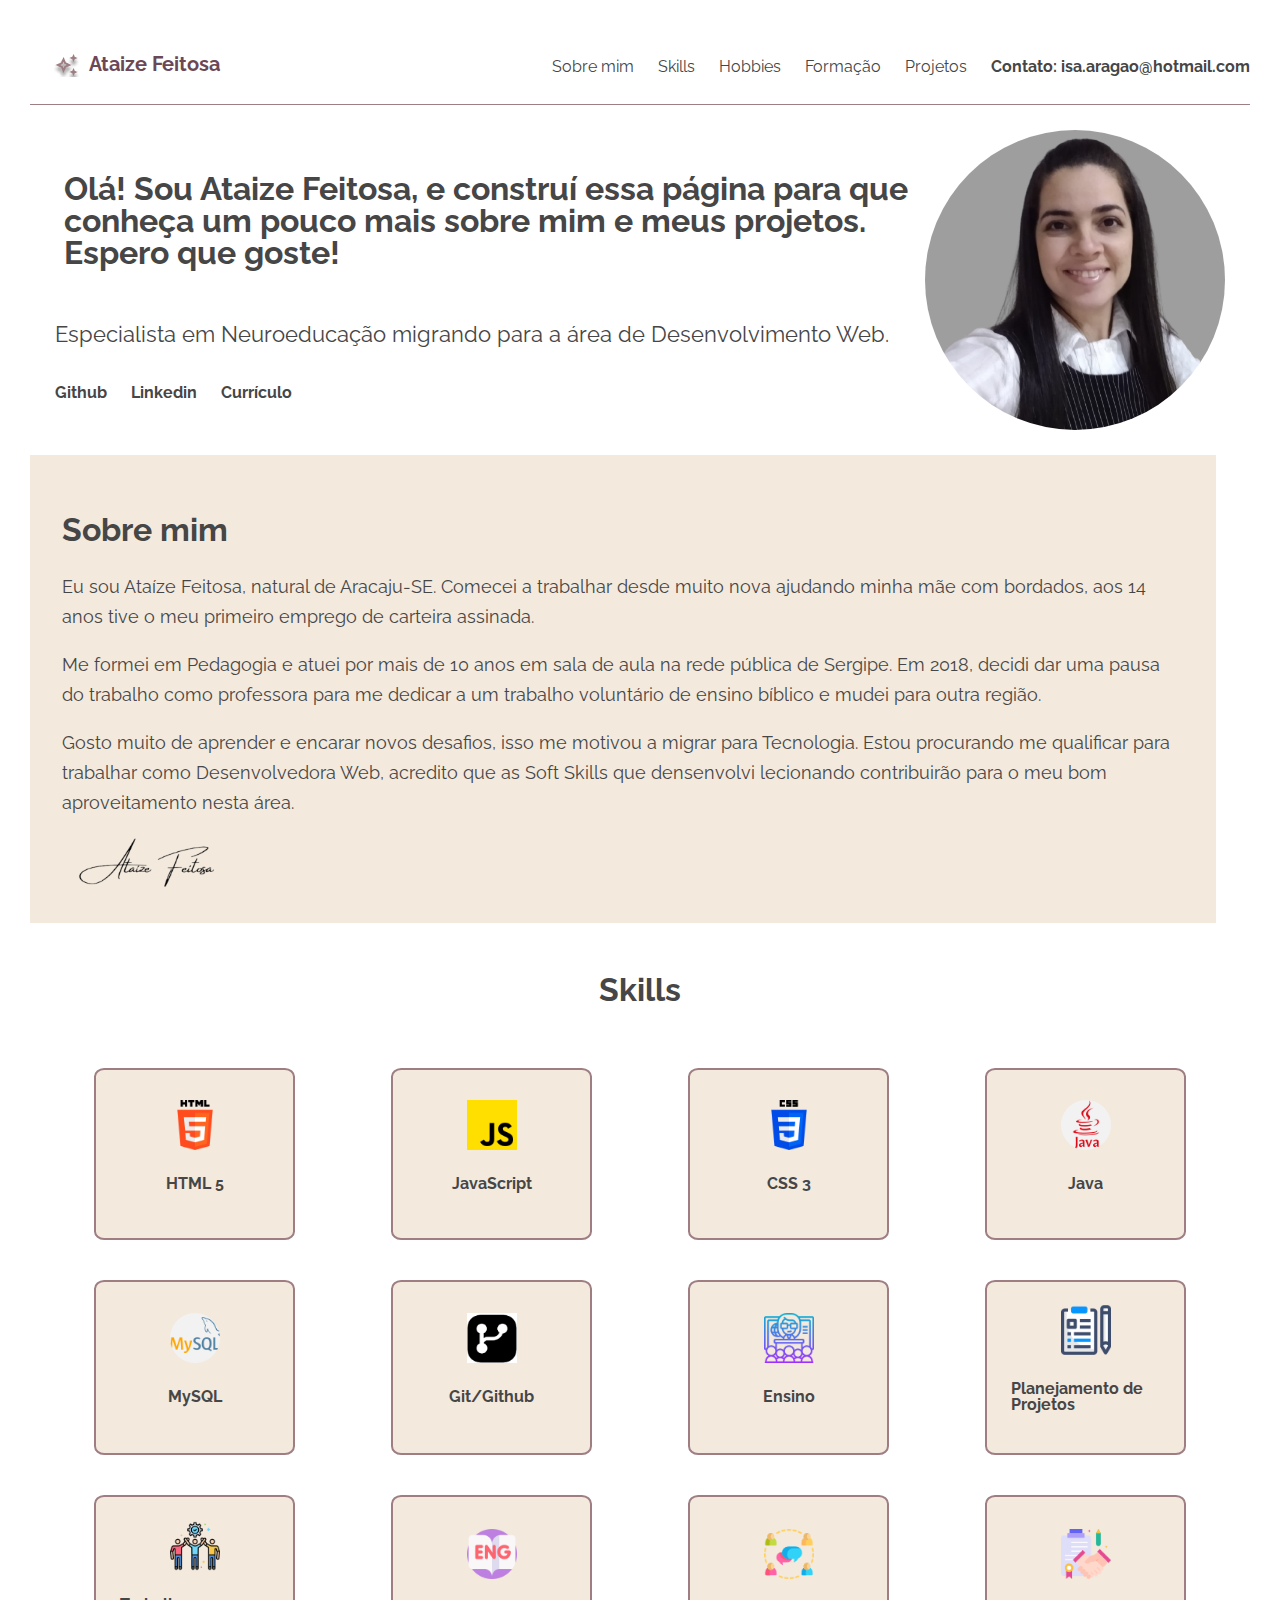
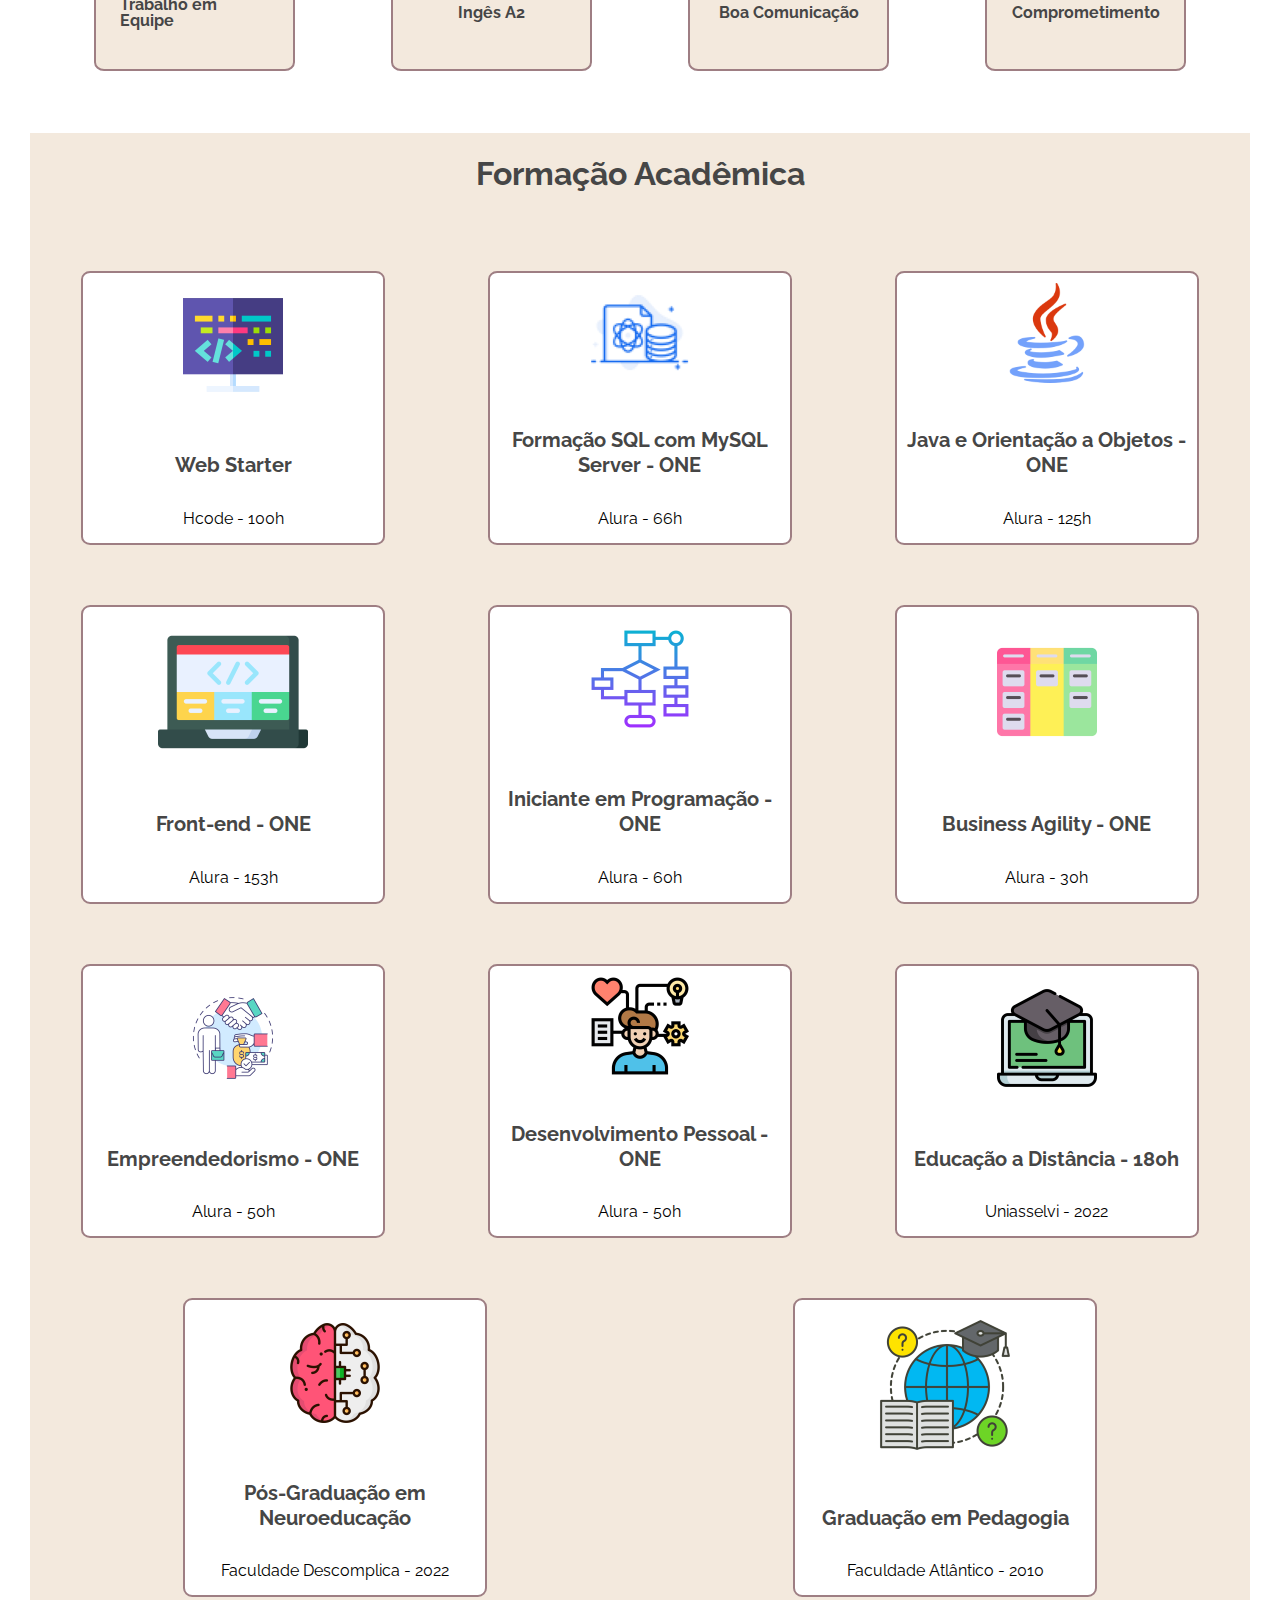
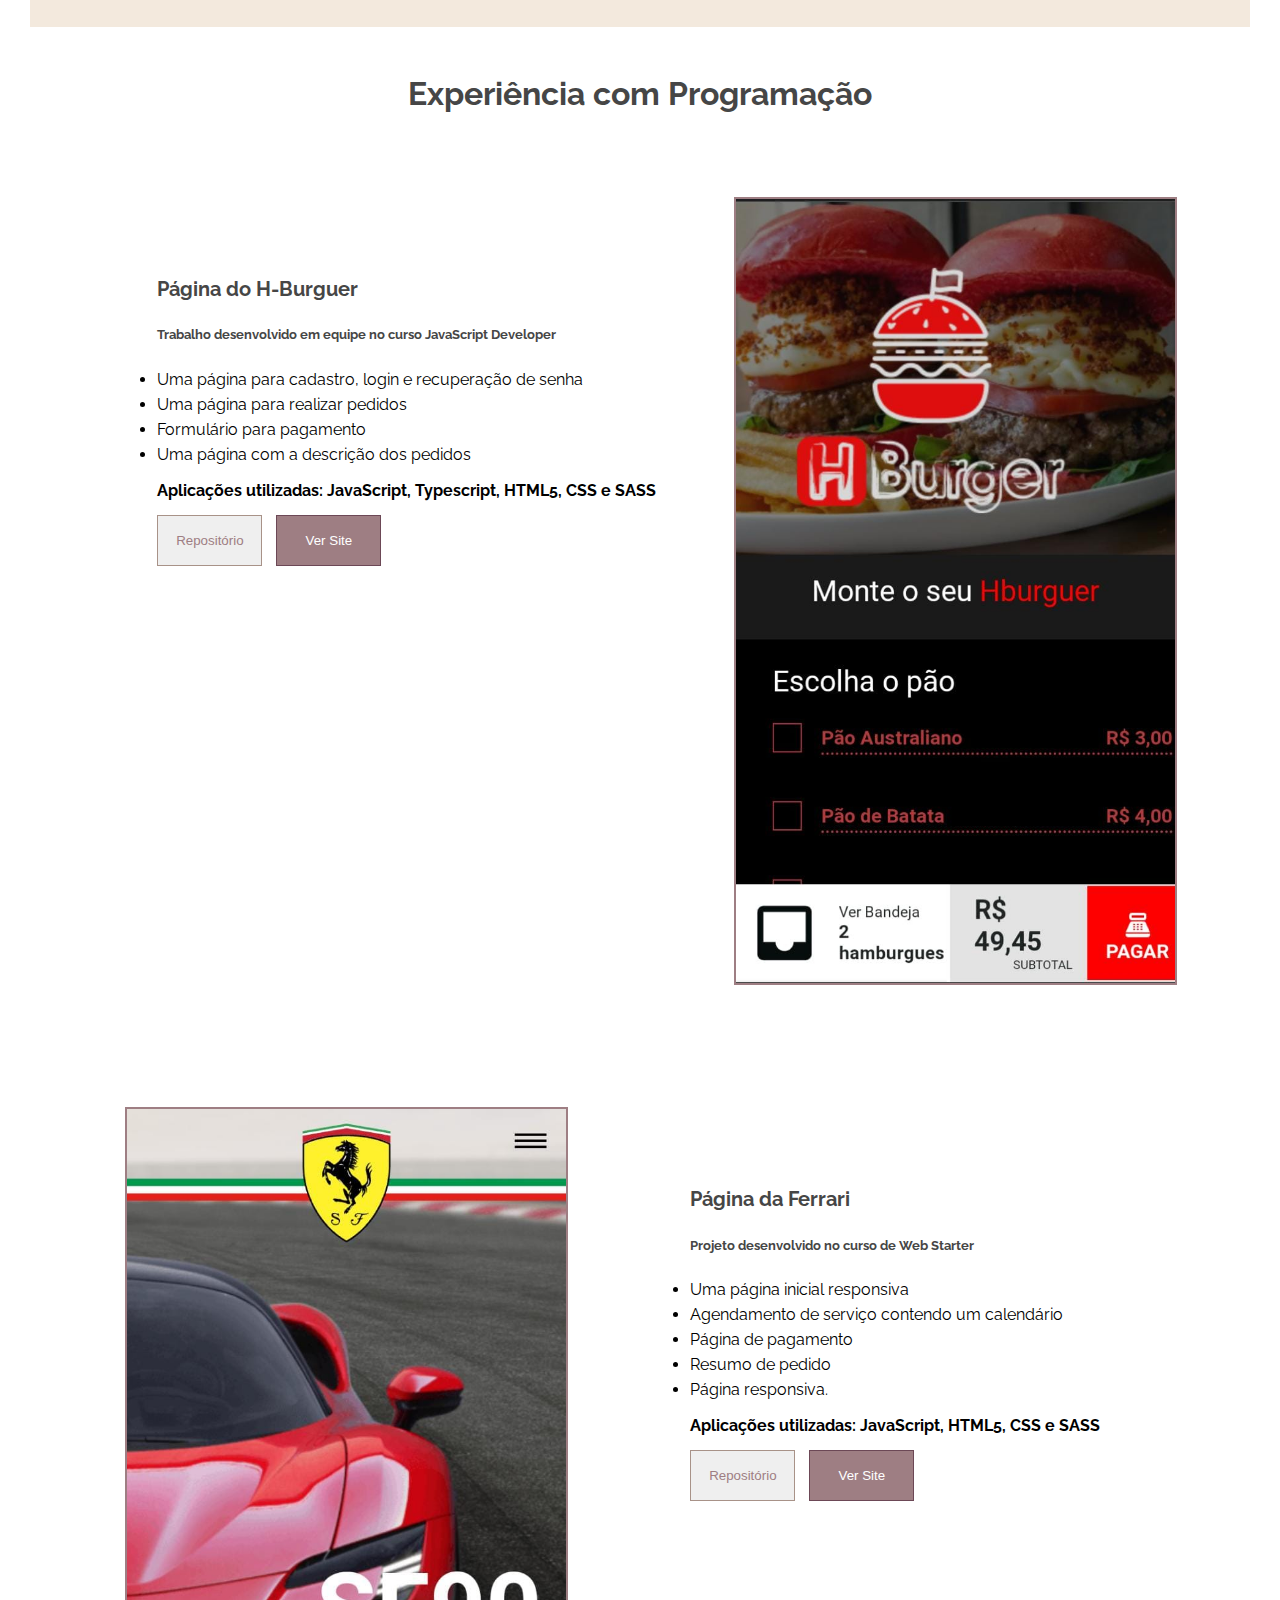
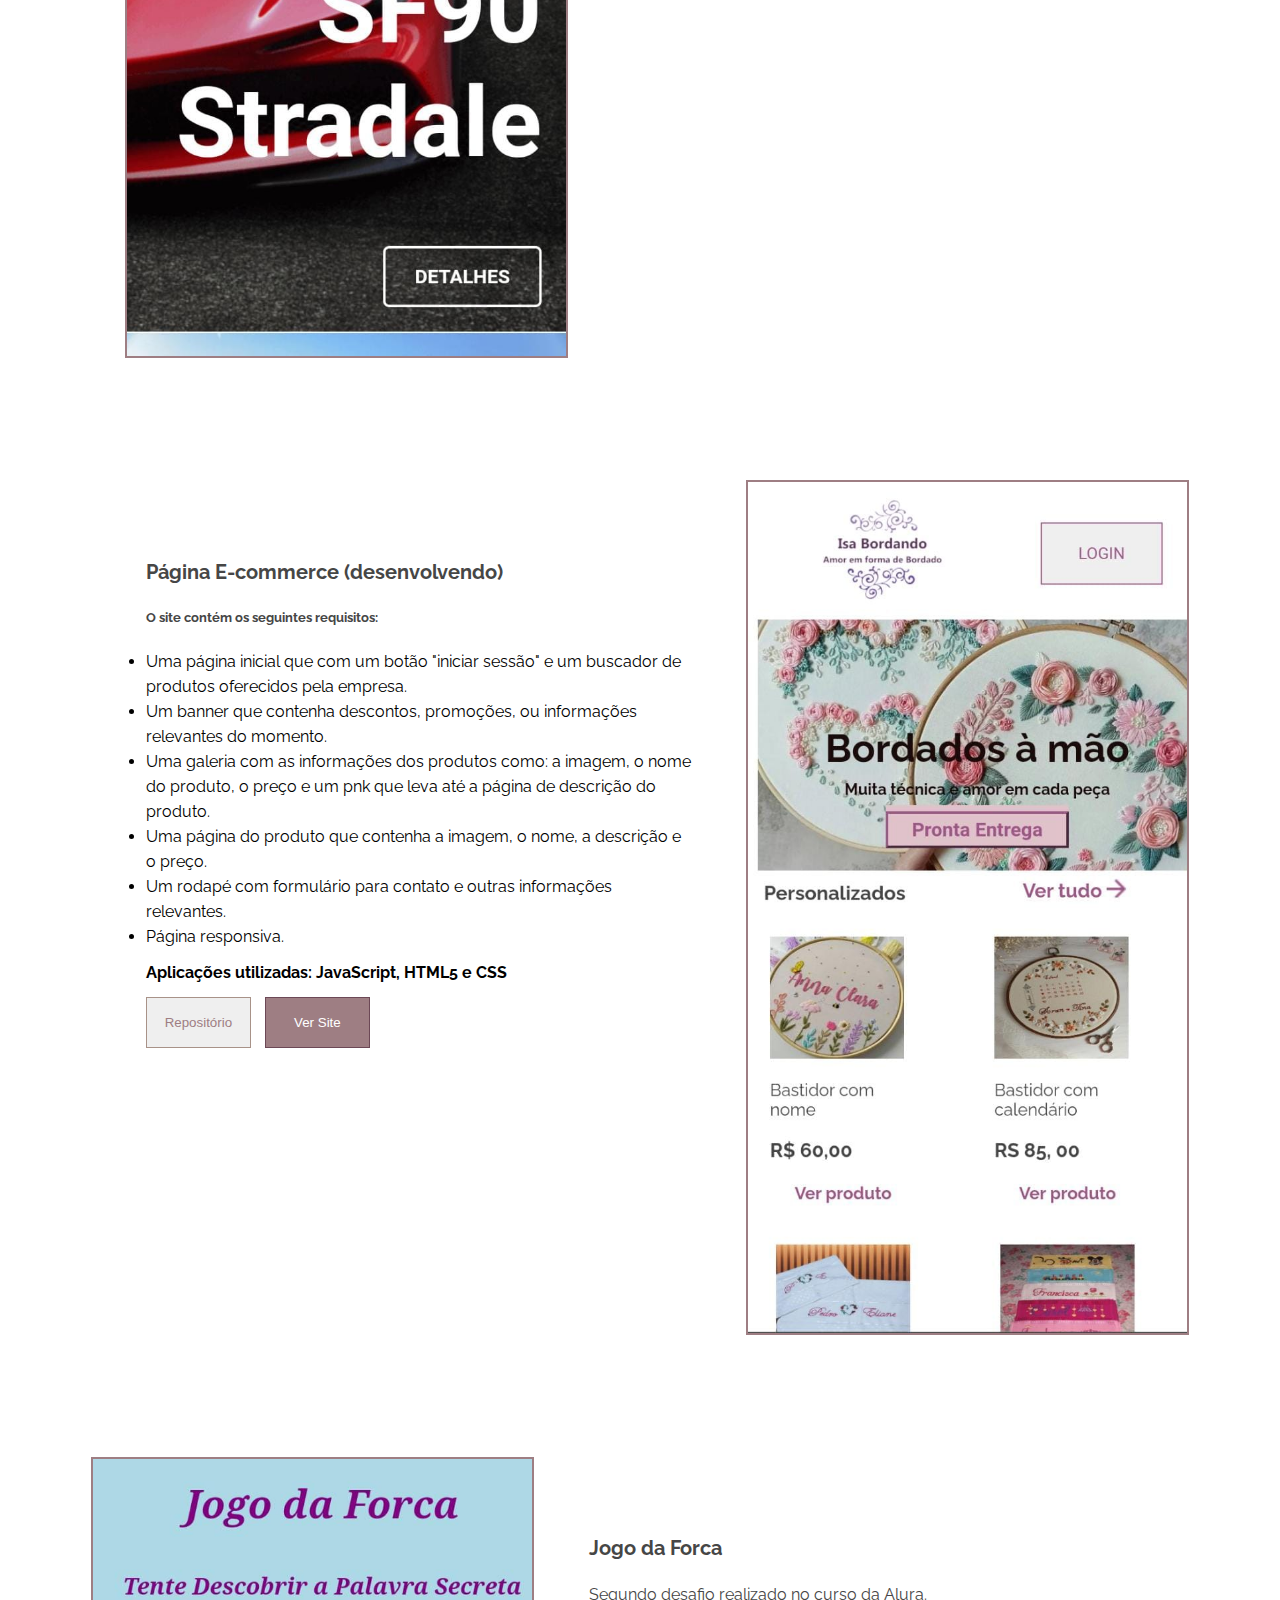
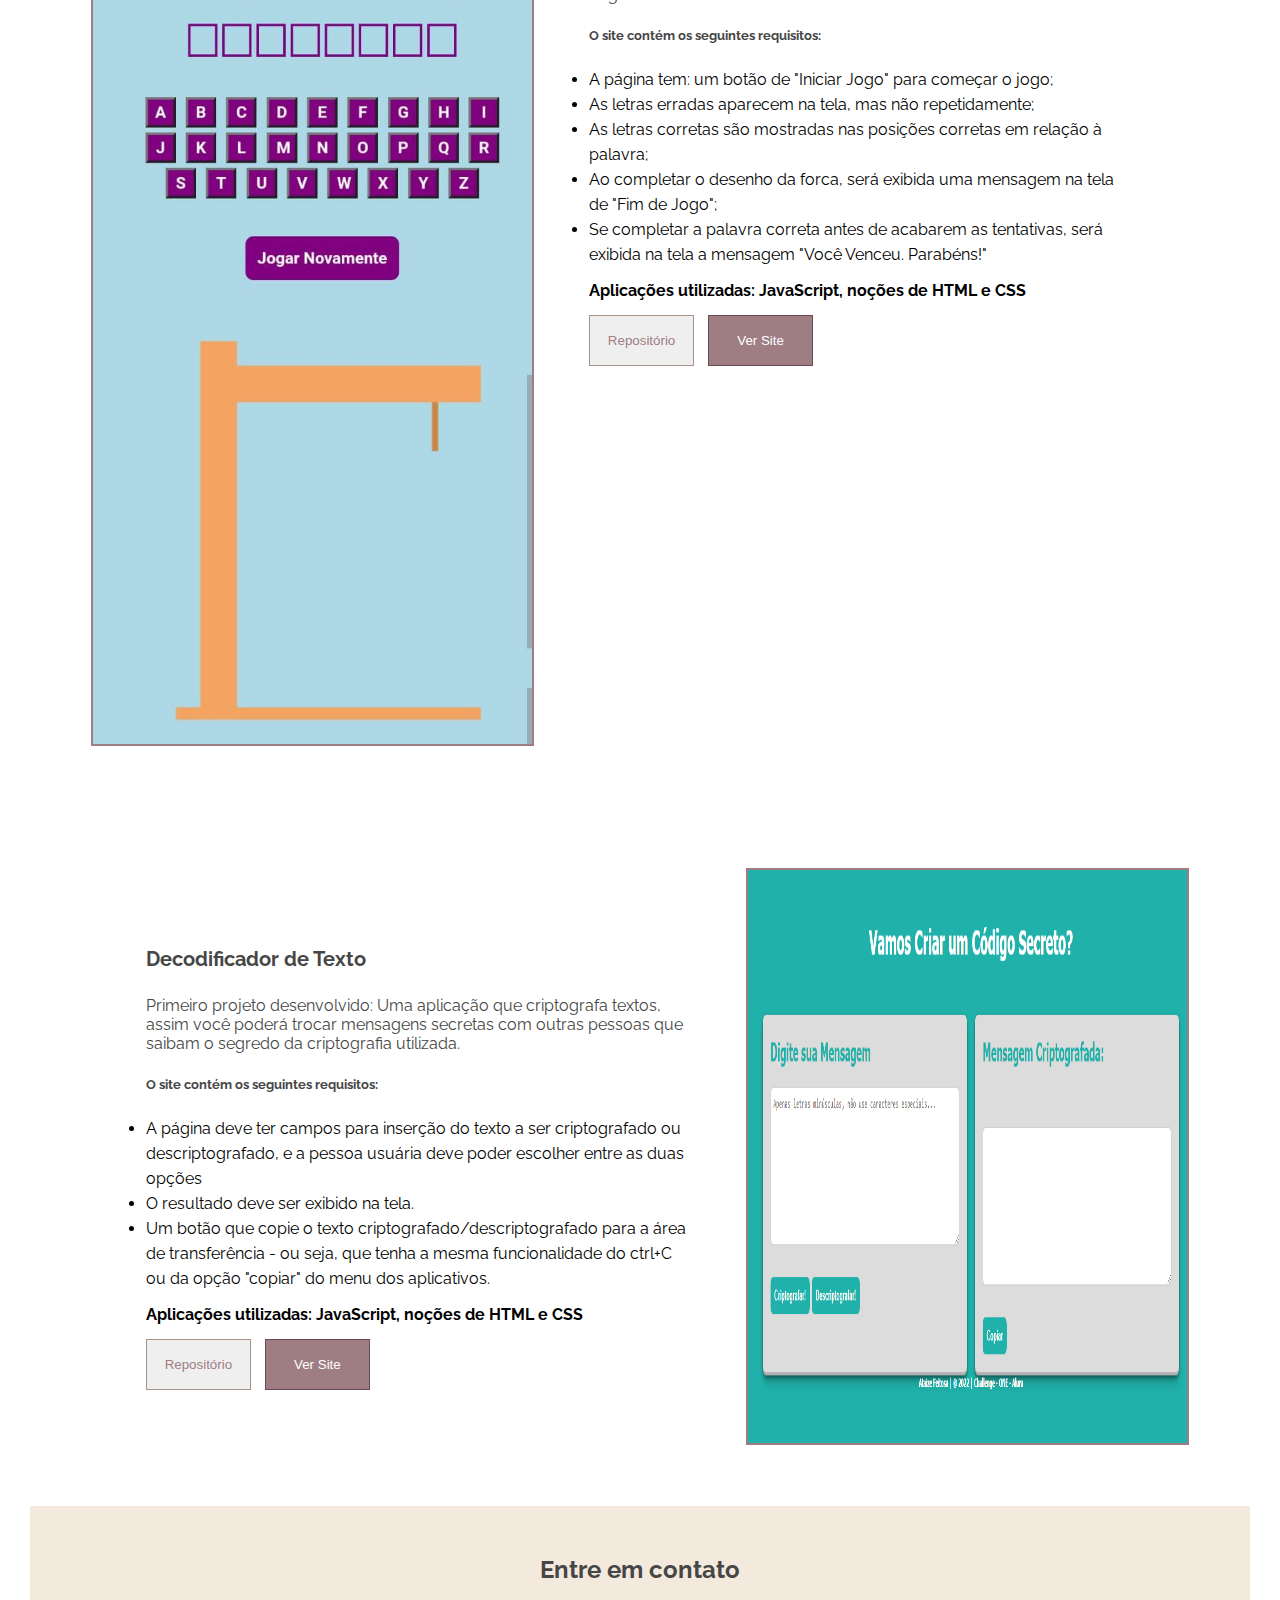
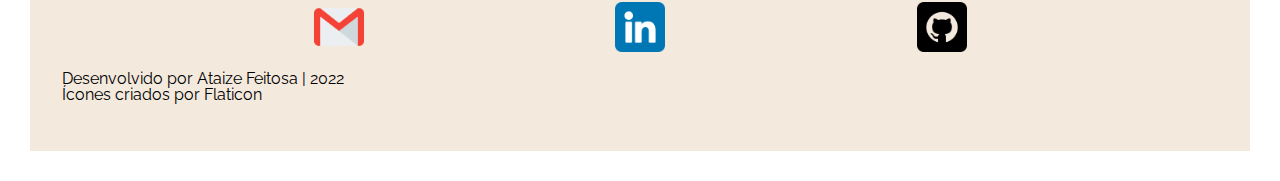
==== commit 2d9da7d4: "Melhorando" ====
--- a/index.html
+++ b/index.html
@@ -58,15 +58,14 @@
 			<div class="sobre__caixa">
 				<h2 class="sobre__subtitulo">Sobre mim</h2>
 
-				<p class="sobre__texto">Eu sou Ataíze A. Aragão Feitosa, tenho 33 anos, sou natural de Aracaju-SE,
-					casada. Comecei a trabalhar desde muito nova ajudando minha mãe com bordados,
+				<p class="sobre__texto">Eu sou Ataíze Feitosa, natural de Aracaju-SE. Comecei a trabalhar desde muito nova ajudando minha mãe com bordados,
 					aos 14 anos tive o meu primeiro emprego de carteira assinada.</p>
 
 				<p class="sobre__texto">Me formei em Pedagogia e atuei por mais de 10 anos em sala de aula na rede
 					pública de Sergipe.
 					Em 2018, decidi dar uma pausa do trabalho como professora para me dedicar a um trabalho voluntário
 					de ensino bíblico
-					e mudei para o Rio Grande do Sul.</p>
+					e mudei para outra região.</p>
 
 				<p class="sobre__texto">Gosto muito de aprender e encarar novos desafios, isso me motivou a migrar para Tecnologia.
 					Estou procurando me qualificar para trabalhar como Desenvolvedora Web, acredito que as Soft Skills que densenvolvi lecionando
@@ -108,10 +107,30 @@
 								src="assets/img/aula.png">
 							<p class="skills__descricao">Ensino</p>
 						</li>
+						<li class="skills__item"><img class="skills__imagem" alt="Imagem de uma professora lecionando"
+								src="assets/img/plano-de-projeto.png">
+							<p class="skills__descricao">Planejamento de Projetos</p>
+						</li>
+						<li class="skills__item"><img class="skills__imagem" alt="Imagem de uma professora lecionando"
+								src="assets/img/motivacao.png">
+							<p class="skills__descricao">Trabalho em Equipe</p>
+						</li>
+						<li class="skills__item"><img class="skills__imagem" alt="Imagem de uma professora lecionando"
+								src="assets/img/eng.png">
+							<p class="skills__descricao">Ingês A2</p>
+						</li>
+						<li class="skills__item"><img class="skills__imagem" alt="Imagem de uma professora lecionando"
+								src="assets/img/001-group.png">
+							<p class="skills__descricao">Boa Comunicação</p>
+						</li>
+						<li class="skills__item"><img class="skills__imagem" alt="Imagem de uma professora lecionando"
+								src="assets/img/002-comprometimento.png">
+							<p class="skills__descricao">Comprometimento</p>
+						</li>
 					</ul>
 				</nav>
 
-				<h2 class="subtitulo" id="meus-hobbies">Hobbies</h2>
+				<!-- <h2 class="subtitulo" id="meus-hobbies">Hobbies</h2>
 				<nav>
 					<ul class="skills__itens">
 						<li class="skills__item"><img class="skills__imagem" alt="Imagem de amigos reunidos"
@@ -140,7 +159,7 @@
 				</li>
 					</ul href="https://www.flaticon.com/br/autores/srip" class="fonte">
 				</nav>
-			</div>
+			</div> -->
 		</section>
 
 		<section class="formacao">
@@ -258,7 +277,7 @@
 
 				<div class="experiencia__projeto">
 					<h4 class="experiencia__nome">Página do H-Burguer</h4>
-					<h5 class="experiencia__descricao">Trabalho em equipe no curso JavaScript Developer (desenvolvendo)</h5>
+					<h5 class="experiencia__descricao">Trabalho desenvolvido em equipe no curso JavaScript Developer</h5>
 					<div class="experiencia-ul">
 						<li>Uma página para cadastro, login e recuperação de senha</li>
 						<li>Uma página para realizar pedidos</li>
--- a/assets/css/skills.css
+++ b/assets/css/skills.css
@@ -1,54 +1,59 @@
 .skills {
-	display: flex;
-	flex-wrap: wrap;
-	align-items: flex-start;
+  display: flex;
+  flex-wrap: wrap;
+  align-items: flex-start;
 }
 .subtitulo {
-	font-size: 32px;
-	text-align: center;
-	color: #464646;
-	padding-top: 1.5rem;
+  font-size: 32px;
+  text-align: center;
+  color: #464646;
+  padding-top: 1.5rem;
 }
 .skills__itens {
-	display: flex;
-	flex-direction: row;
-	justify-content: space-around;
-	flex-wrap: wrap;
-	padding: 16px;
+  display: flex;
+  flex-direction: row;
+  justify-content: space-around;
+  flex-wrap: wrap;
+  padding: 16px;
 }
 .skills__item {
-	flex:1;
-	background: #F3E9DD;
-	max-width: 100px;
-	min-height: 120px;
-	align-items: flex-start;
-	padding: 3%;
-	flex-wrap: wrap;
-	margin: 20px;
-	border-radius: 5%;
-	border: 2px solid #9e7e83;
-	list-style: none;
-
+  width: 150px;
+  display: flex;
+  flex-direction: column;
+  justify-content: center;
+  background: #f3e9dd;
+  min-height: 120px;
+  align-items: center;
+  padding: 2%;
+  flex-wrap: wrap;
+  margin: 20px;
+  border-radius: 5%;
+  border: 2px solid #9e7e83;
+  list-style: none;
 }
 .skills__descricao {
-	padding: 10px 0 0 0;
-	color: #464646;
-	font-weight: bold;
+  padding: 10px 0 0 0;
+  color: #464646;
+  font-weight: bold;
 }
+.skills__imagem {
+  width: 50px;
+  height: 50px;
+}
+
 .fonte {
-	font-size: .3rem;
-	justify-content: flex-end;
+  font-size: 0.3rem;
+  justify-content: flex-end;
 }
-@media (max-width: 768px){
-		.skills {
-			display: flex;
-			flex-direction: column;
-			align-items: center;
-			padding: 16px;
-		}
-		.skills__item {
-			width: 110px;
-			height: 110px;
-			margin: 1%;
-		}
-	}+@media (max-width: 768px) {
+  .skills {
+    display: flex;
+    flex-direction: column;
+    align-items: center;
+    padding: 16px;
+  }
+  .skills__item {
+    width: 140px;
+    margin: 1%;
+  }
+}
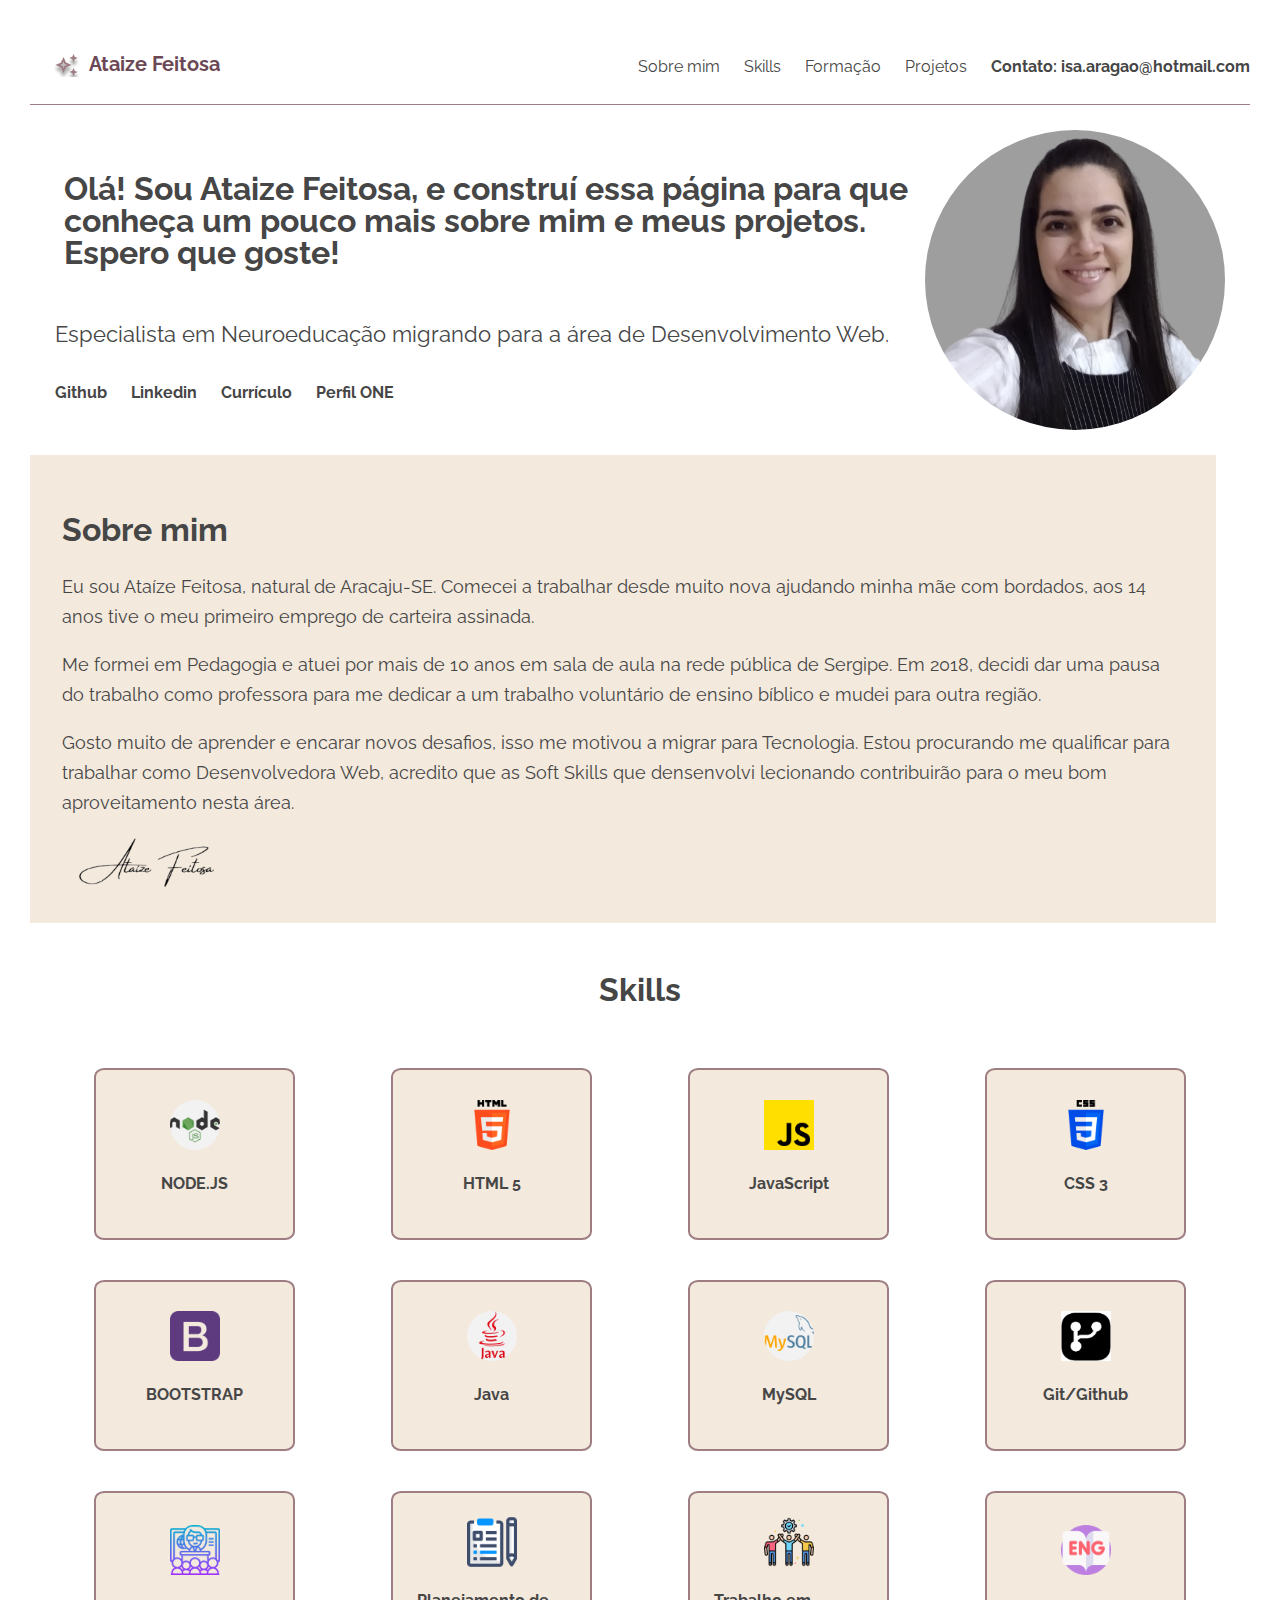
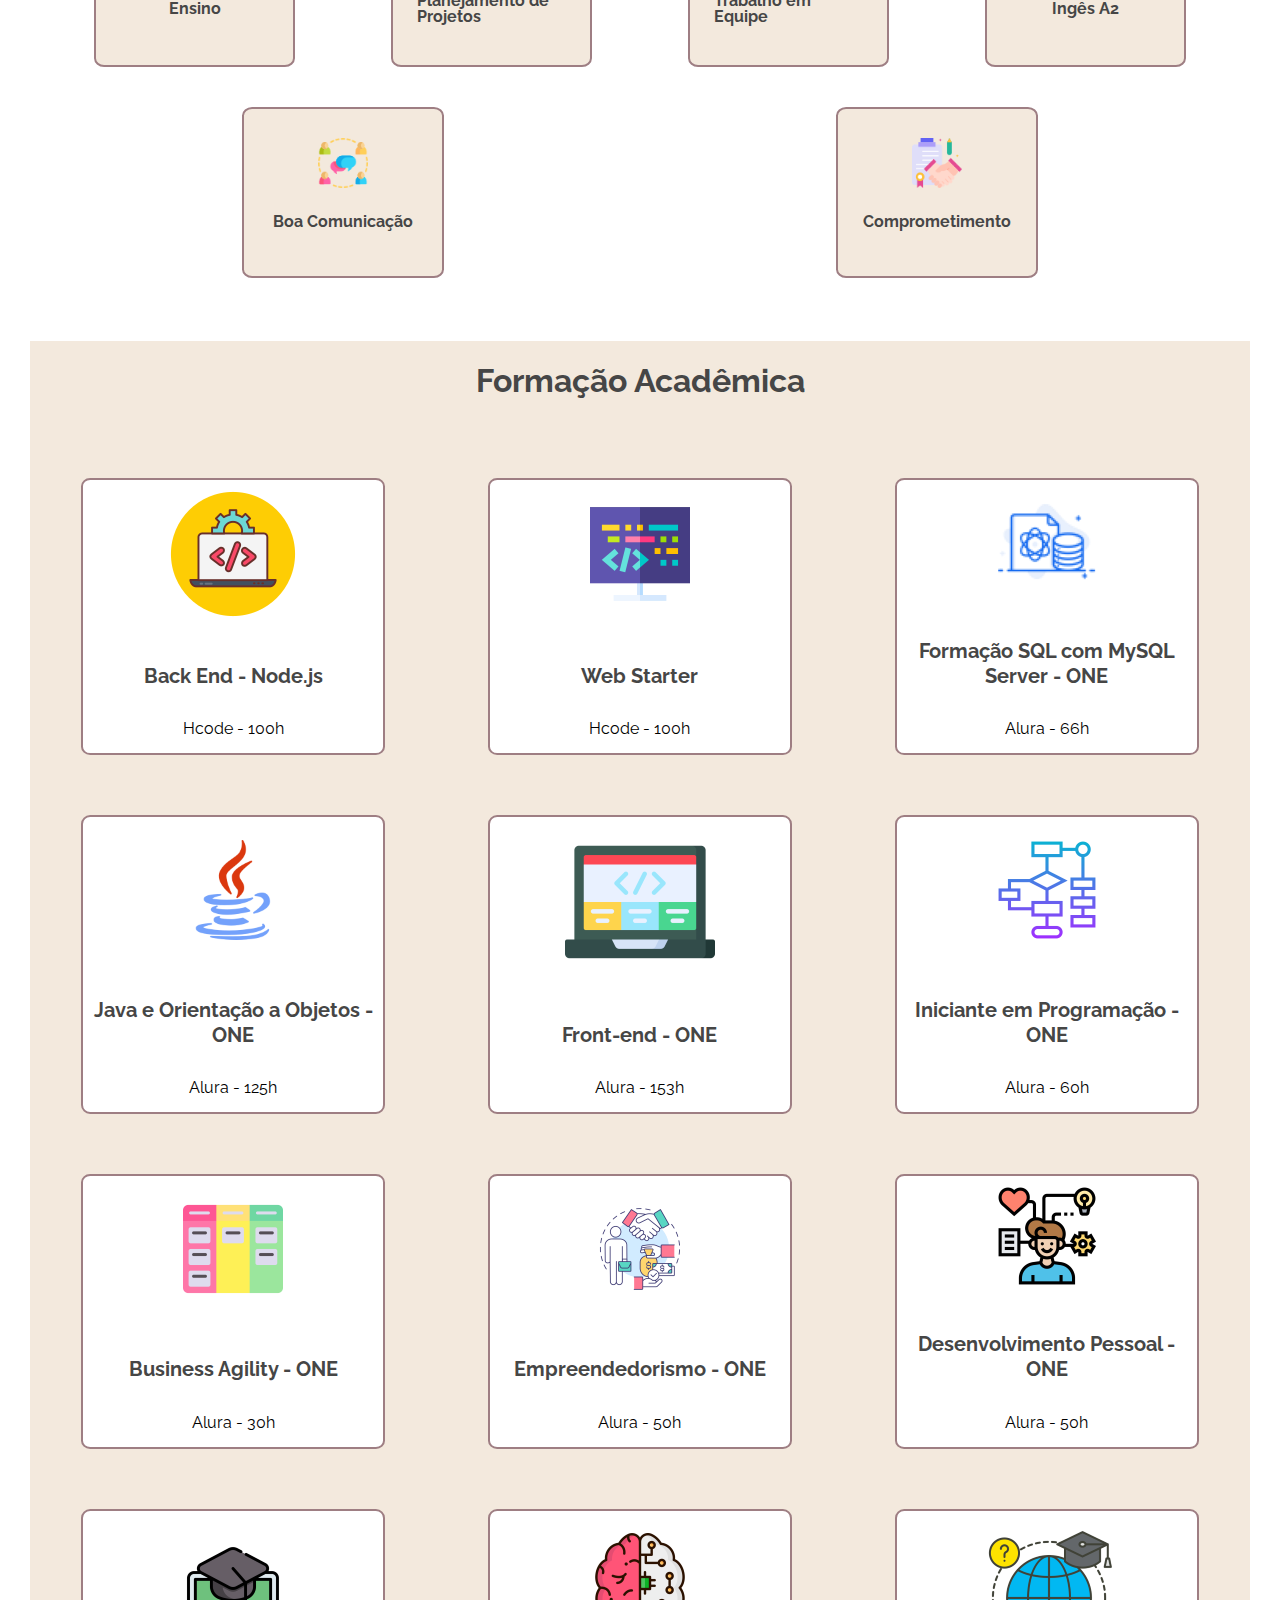
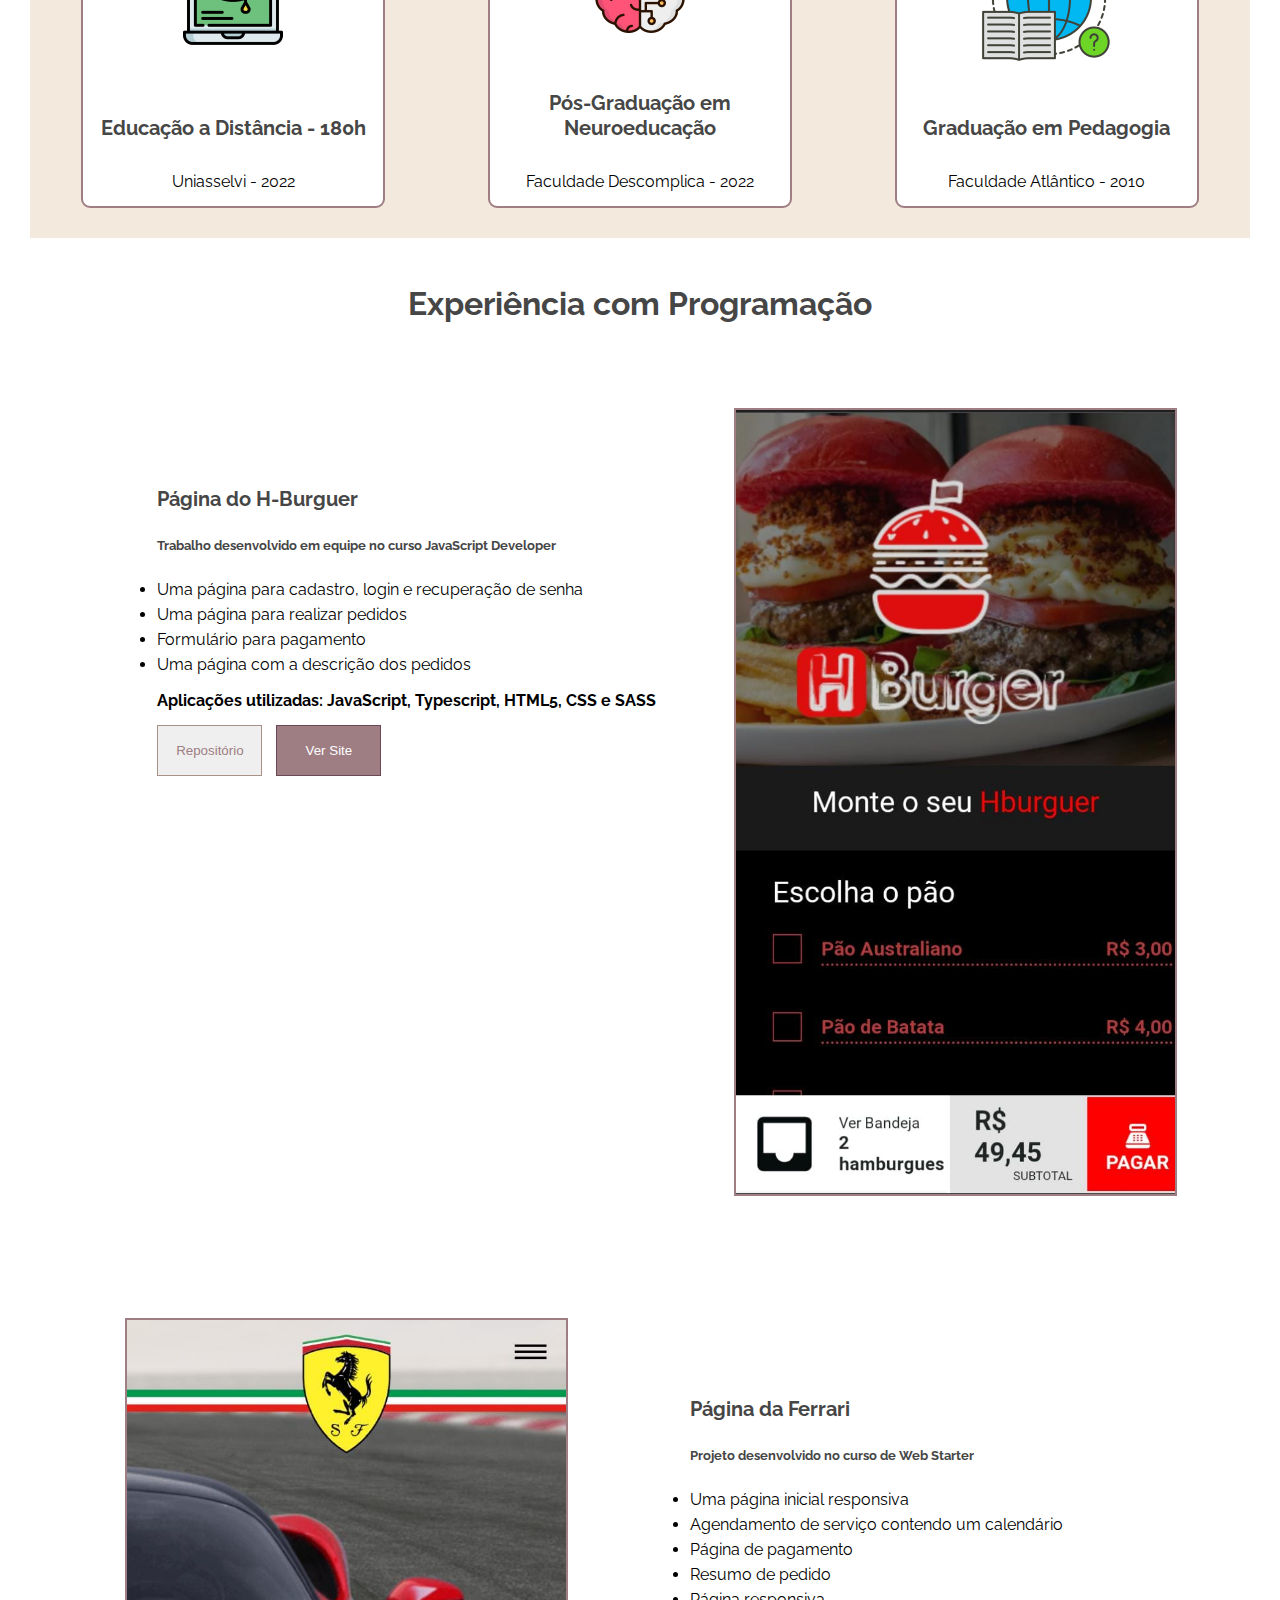
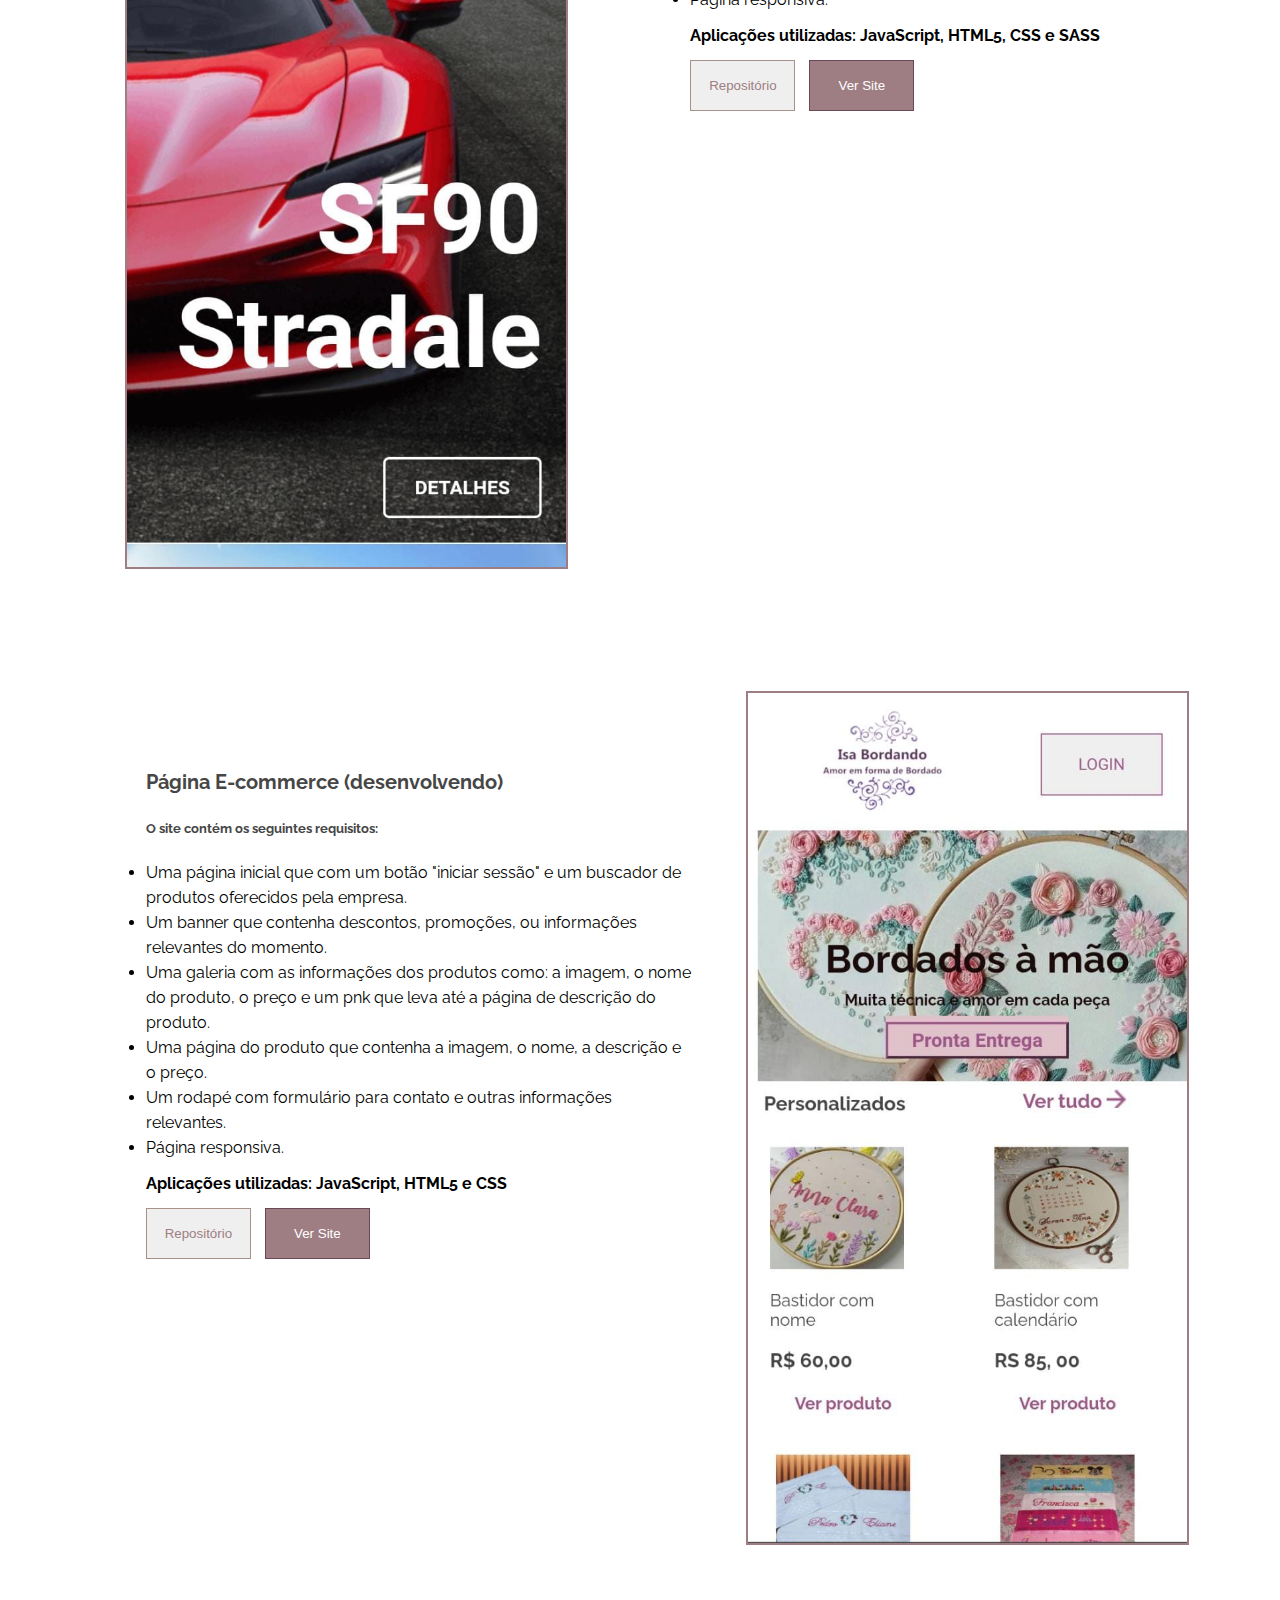
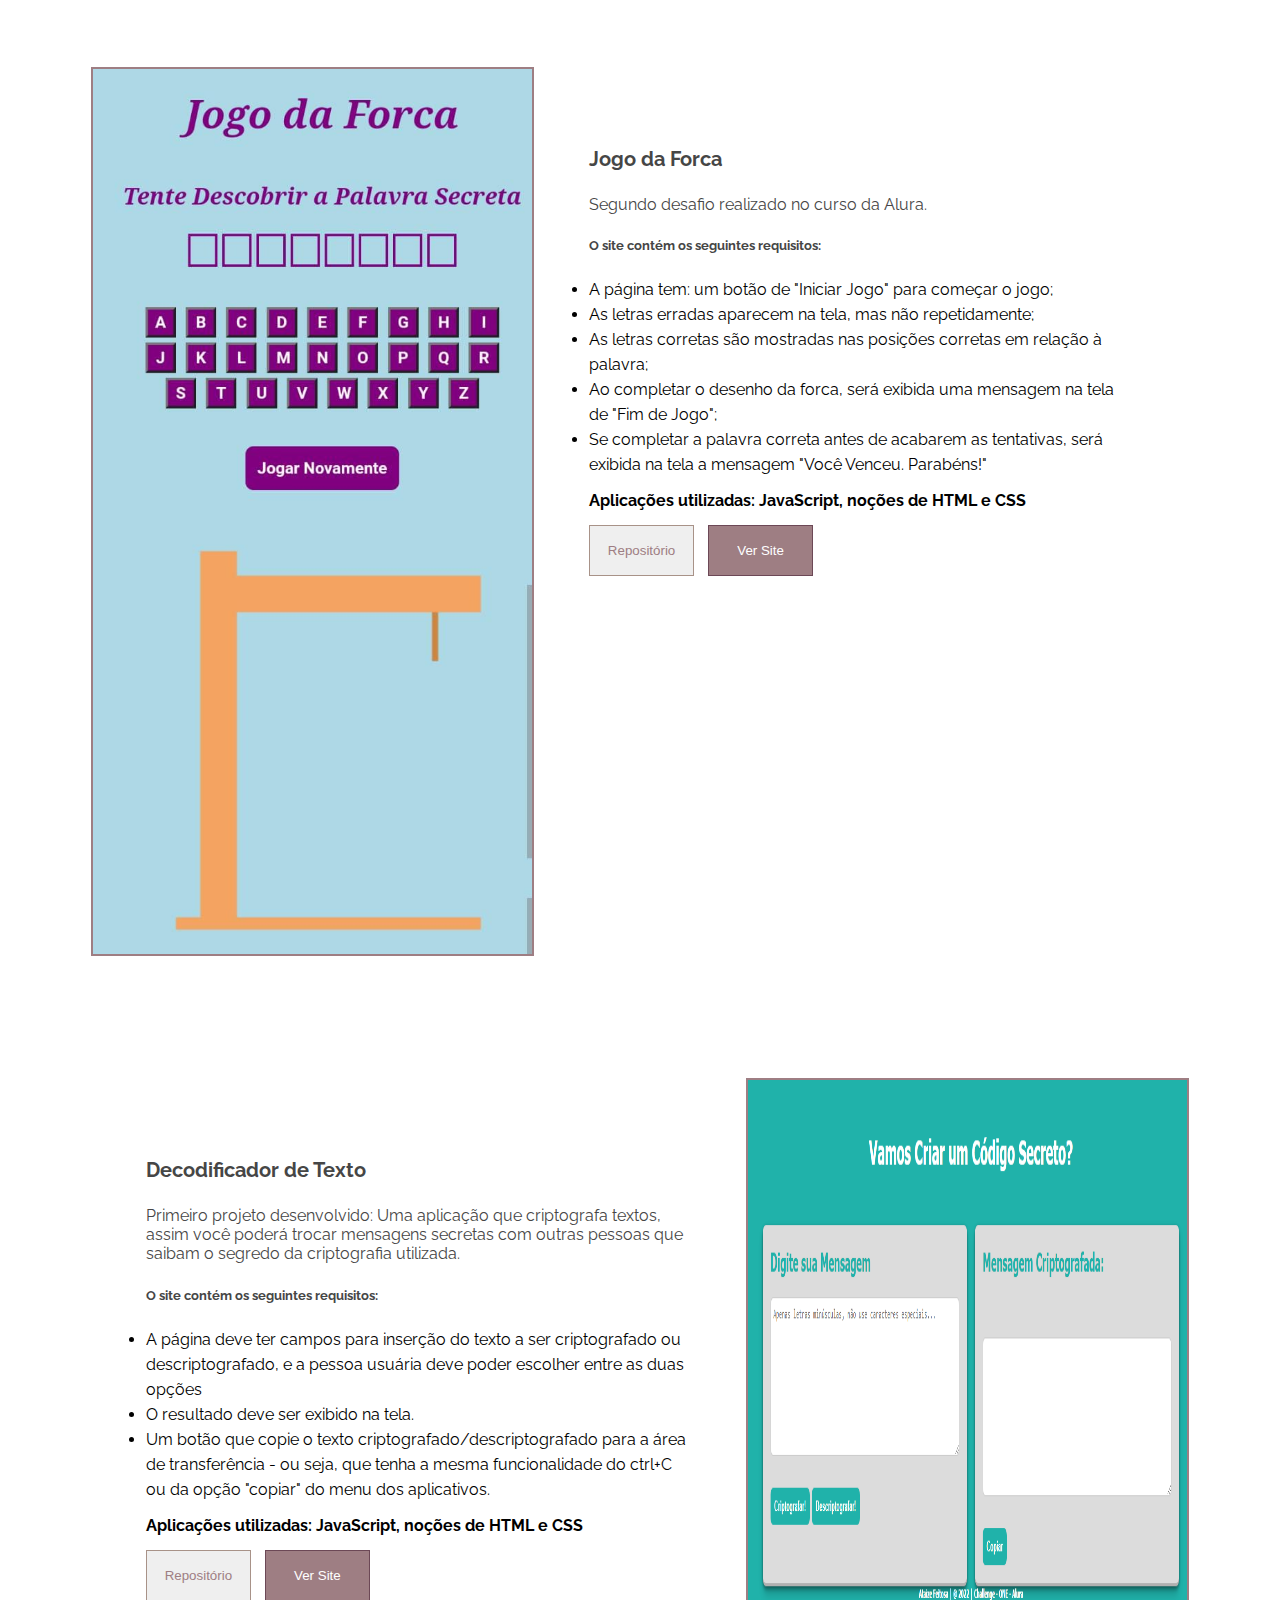
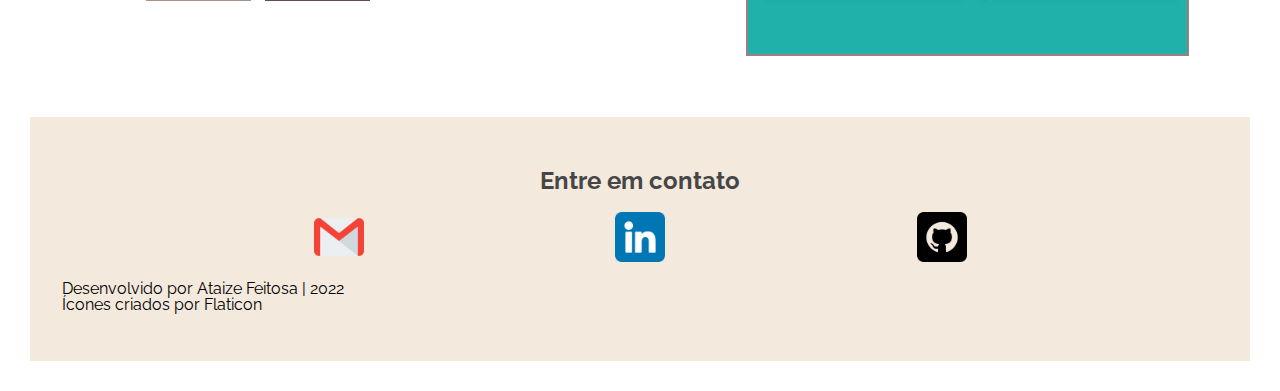
==== commit 98c8dff4: "add backend curse" ====
--- a/index.html
+++ b/index.html
@@ -30,7 +30,7 @@
 			<nav class="cabecalho__itens">
 				<a class="cabecalho__item" href="#sobre-ataize">Sobre mim</a>
 				<a class="cabecalho__item" href="#minhas-skills">Skills</a>
-				<a class="cabecalho__item" href="#meus-hobbies">Hobbies</a>
+				<!-- <a class="cabecalho__item" href="#meus-hobbies">Hobbies</a> -->
 				<a class="cabecalho__item" href="#minha-formacao">Formação</a>
 				<a class="cabecalho__item" href="#meus-projetos">Projetos</a>
 				<a class="cabecalho__item email" href="mailto:isa.aragao@hotmail.com">Contato: isa.aragao@hotmail.com</a>
@@ -48,6 +48,7 @@
 						<a class="menu__rede" href="https://github.com/Ataize" target="_blank">Github</a>
 						<a class="menu__rede" href="https://www.linkedin.com/in/ataizefeitosa/" target="_blank">Linkedin</a>
 						<a class="menu__rede" href="curriculo.html" target="_blank">Currículo</a>
+						<a class="menu__rede" href="https://cursos.alura.com.br/emprega-one/profile/isa-aragao" target="_blank">Perfil ONE</a>
 					</ul>
 				</nav>
 			</div>
@@ -80,6 +81,10 @@
 				<nav class="skills__navegação">
 					<ul class="skills__itens">
 						<li class="skills__item"><img class="skills__imagem" alt="Imagem do símbolo HTML"
+								src="assets/img/nodejs.png">
+							<p class="skills__descricao">NODE.JS</p>
+						</li>
+						<li class="skills__item"><img class="skills__imagem" alt="Imagem do símbolo HTML"
 								src="assets/img/html-5.png">
 							<p class="skills__descricao">HTML 5</p>
 						</li>
@@ -90,6 +95,10 @@
 						<li class="skills__item"><img class="skills__imagem" alt="Imagem do símbolo CSS"
 								src="assets/img/css-3.png">
 							<p class="skills__descricao">CSS 3</p>
+						</li>
+						<li class="skills__item"><img class="skills__imagem" alt="Imagem do símbolo CSS"
+								src="assets/img/bootstrap.png">
+							<p class="skills__descricao">BOOTSTRAP</p>
 						</li>
 						<li class="skills__item"><img class="skills__imagem" alt="Imagem do símbolo Java"
 							src="assets/img/javaIcone.png">
@@ -166,6 +175,15 @@
 			<h2 class="formacao__subtitulo" id="minha-formacao">Formação Acadêmica</h2>
 			<section class="formacao__instituicao">
 
+				<a class="formacao__caixa"
+					href="assets/Certificado-web-starter-hcode.pdf" target="_blank">
+					<div class="formacao__imagem"><img class="formacao__img" src="assets/img/backend.png" alt="Imagem do Certificado"></div>
+					<div class="formacao__conteudo">
+						<h4 class="formacao__titulo">Back End - Node.js</h4>
+						<p class="formacao__descricao">Hcode - 100h</p>
+					</div>
+					</div>
+				</a>
 				<a class="formacao__caixa"
 					href="assets/Certificado-web-starter-hcode.pdf" target="_blank">
 					<div class="formacao__imagem"><img class="formacao__img" src="assets/img/coding.png" alt="Imagem do Certificado"></div>
--- a/assets/css/formacao.css
+++ b/assets/css/formacao.css
@@ -1,55 +1,49 @@
-
 .formacao {
-	background: #F3E9DD;
-	width: 100%;
+  background: #f3e9dd;
+  width: 100%;
 }
 .formacao__subtitulo {
-	font-size: 32px;
-	text-align: center;
-	color: #464646;
-	padding: 2%;
+  font-size: 32px;
+  text-align: center;
+  color: #464646;
+  padding: 2%;
 }
 .formacao__instituicao {
-	display: flex;
-	flex-wrap: wrap;
-	justify-content: space-around;
-	width: 100%;
-	
+  display: flex;
+  flex-wrap: wrap;
+  justify-content: space-around;
+  width: 100%;
 }
 .formacao__caixa {
-	flex:1;
-	display: flex;
-	flex-direction: column;
-	background: #ffffff;
-	padding: auto;
-	margin: 30px;
-	border-radius: 3%;
-	border: 2px solid #9e7e83;
-	max-width: 300px;
-	min-width: 265px;
-	
-}	
+  flex: 1;
+  display: flex;
+  flex-direction: column;
+  background: #ffffff;
+  padding: auto;
+  margin: 30px;
+  border-radius: 3%;
+  border: 2px solid #9e7e83;
+  max-width: 300px;
+  min-width: 265px;
+}
 .formacao__imagem {
-
-	max-width: 90%;
-	justify-content: center;
-	margin: auto;
-	padding: 10px;
-	
-	
+  max-width: 90%;
+  justify-content: center;
+  margin: auto;
+  padding: 10px;
 }
-.formacao__titulo{
-	font-size: 20px;
-	line-height: 25px;
-	color: #464646;
-	padding: 2%;
-	text-align: center;
+.formacao__titulo {
+  font-size: 20px;
+  line-height: 25px;
+  color: #464646;
+  padding: 2%;
+  text-align: center;
 }
 .formacao__descricao {
-	text-align: center;
+  text-align: center;
 }
-@media (max-width: 768px){
-	.formacao__img{
-		width: 100%;
-	}
-}+@media (max-width: 768px) {
+  .formacao__img {
+    width: 100%;
+  }
+}
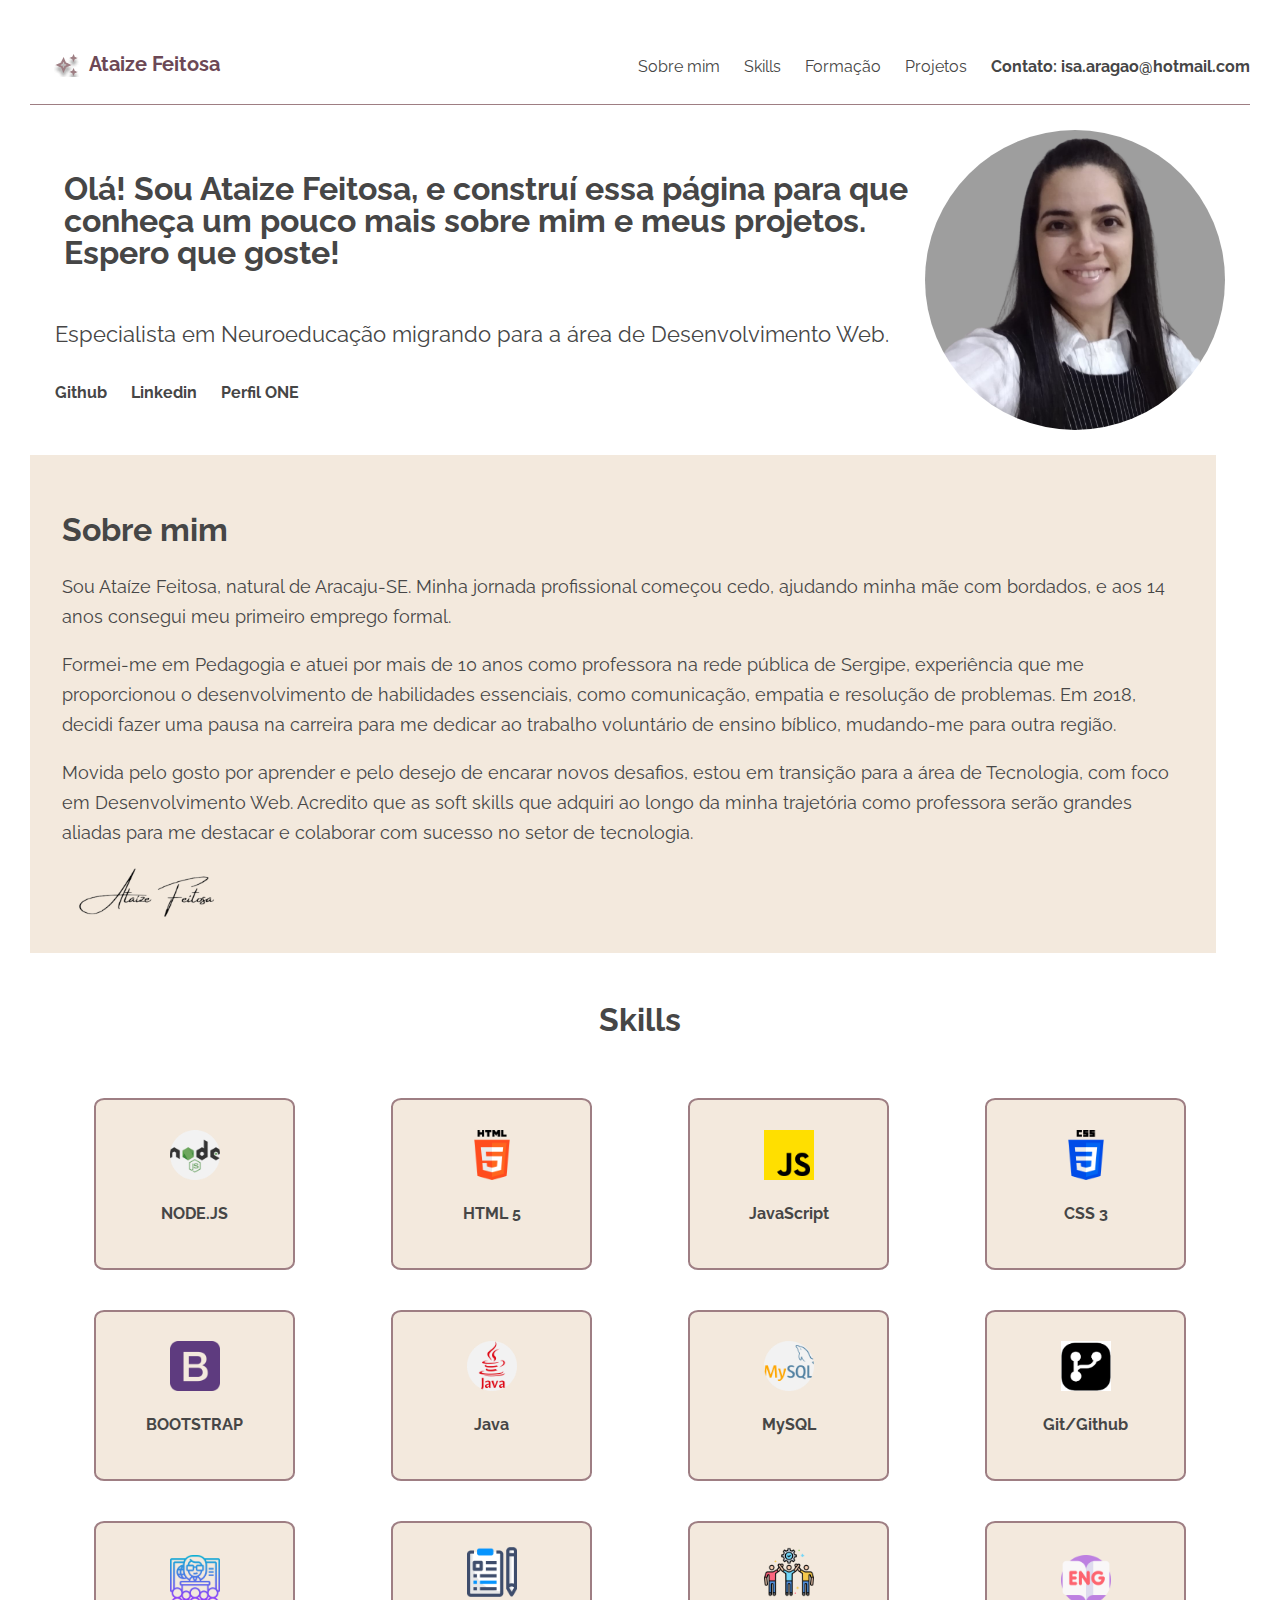
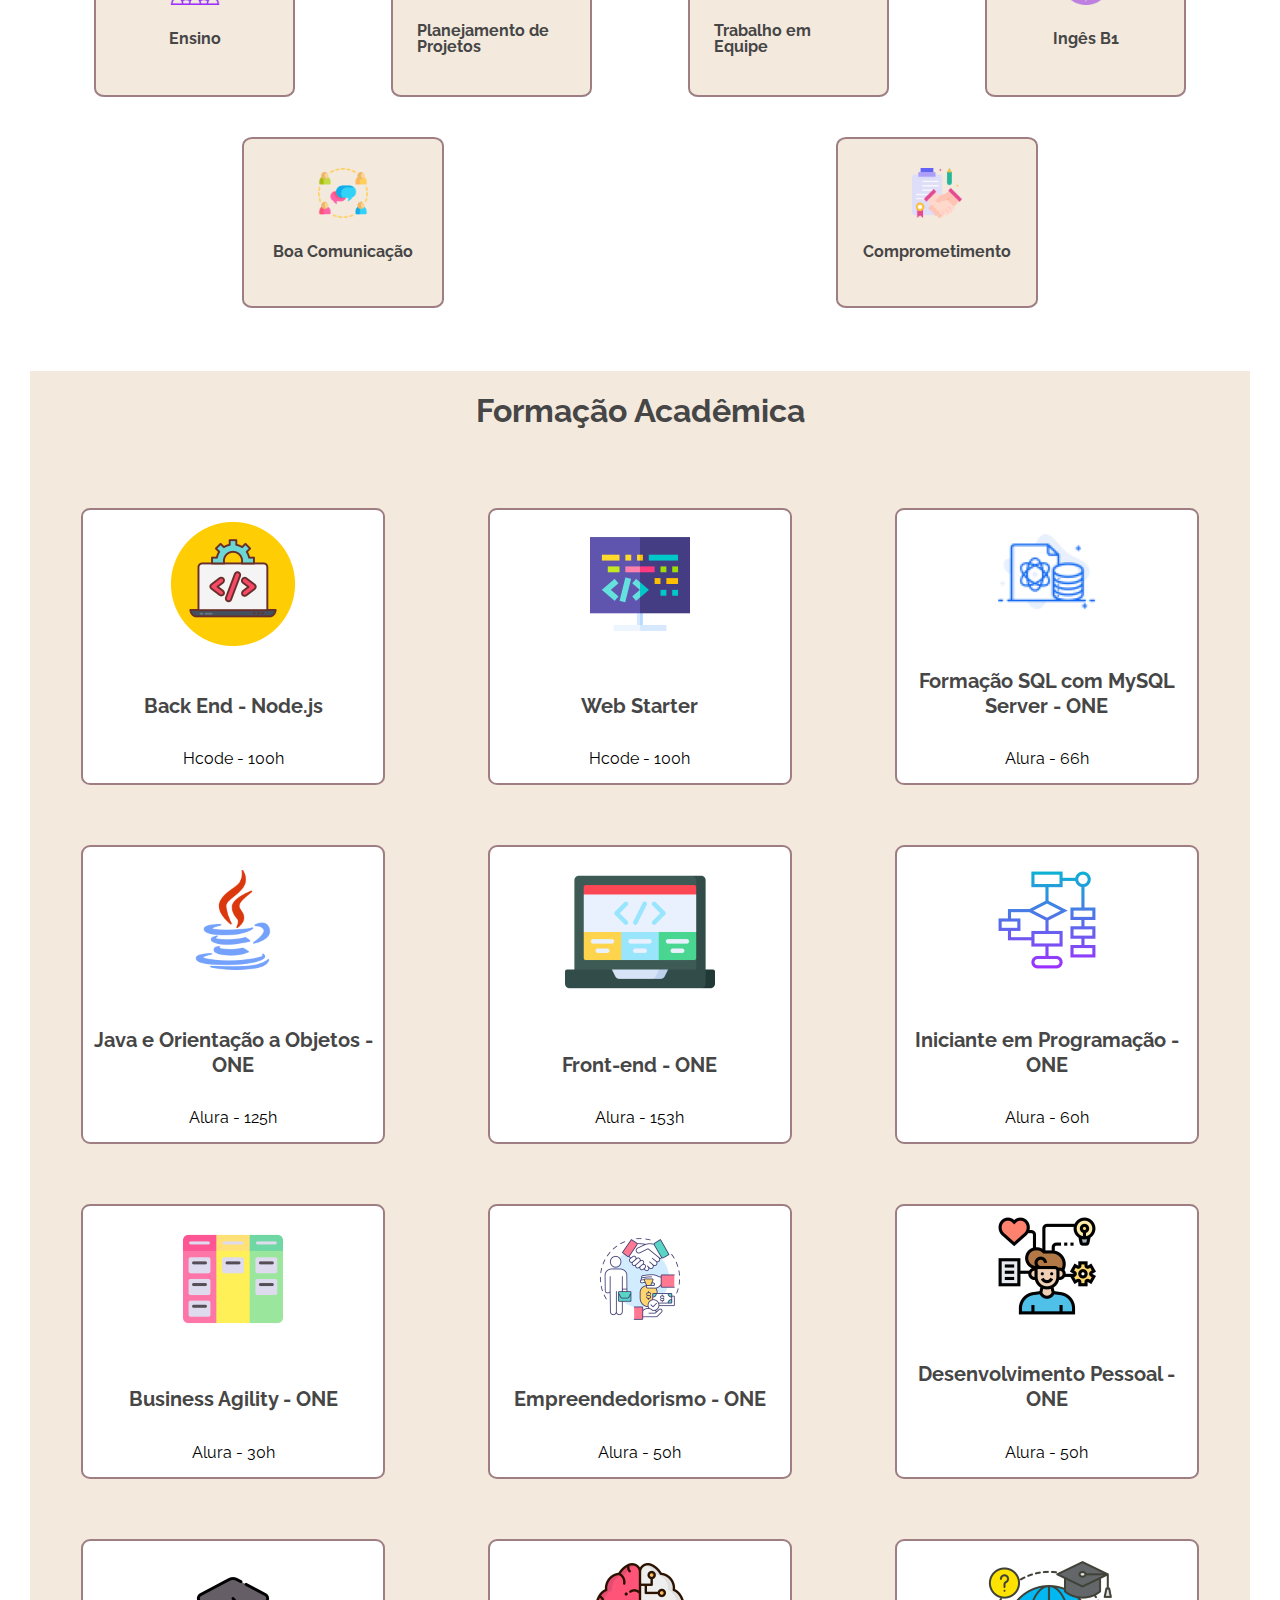
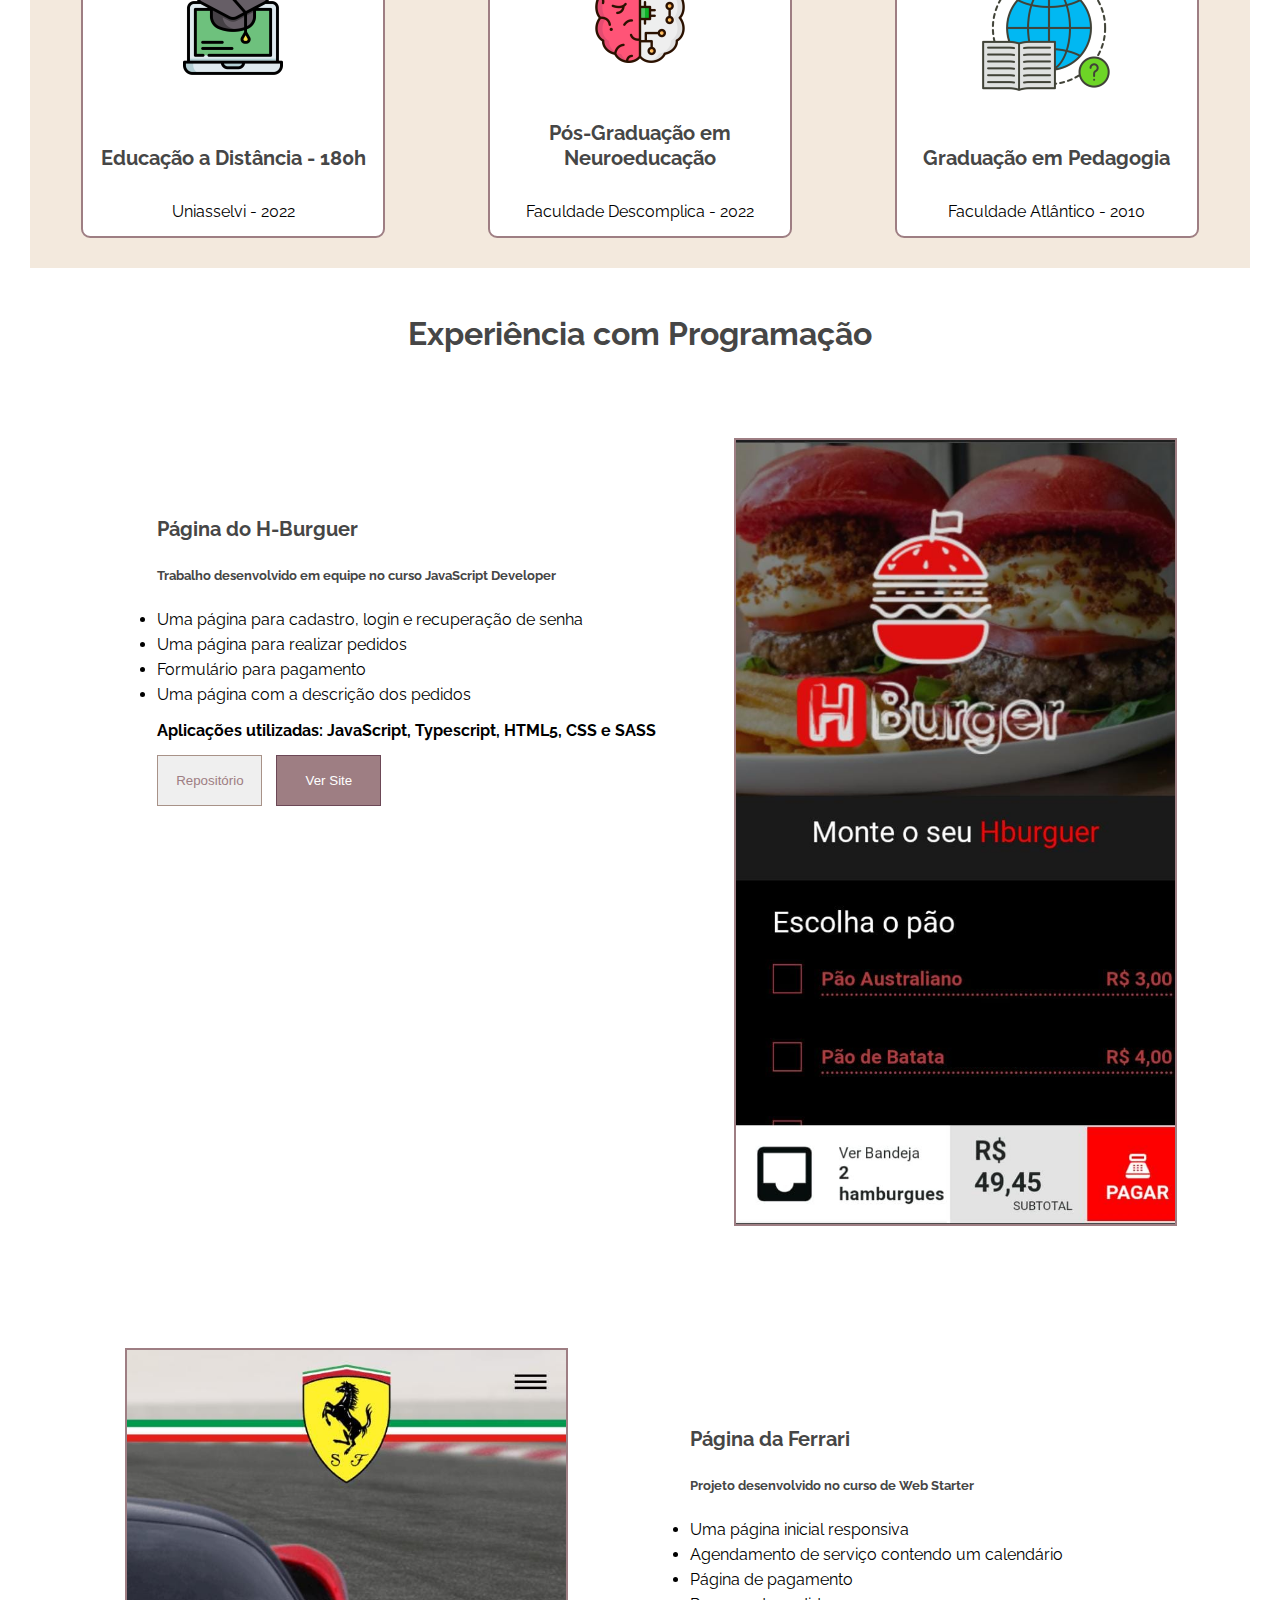
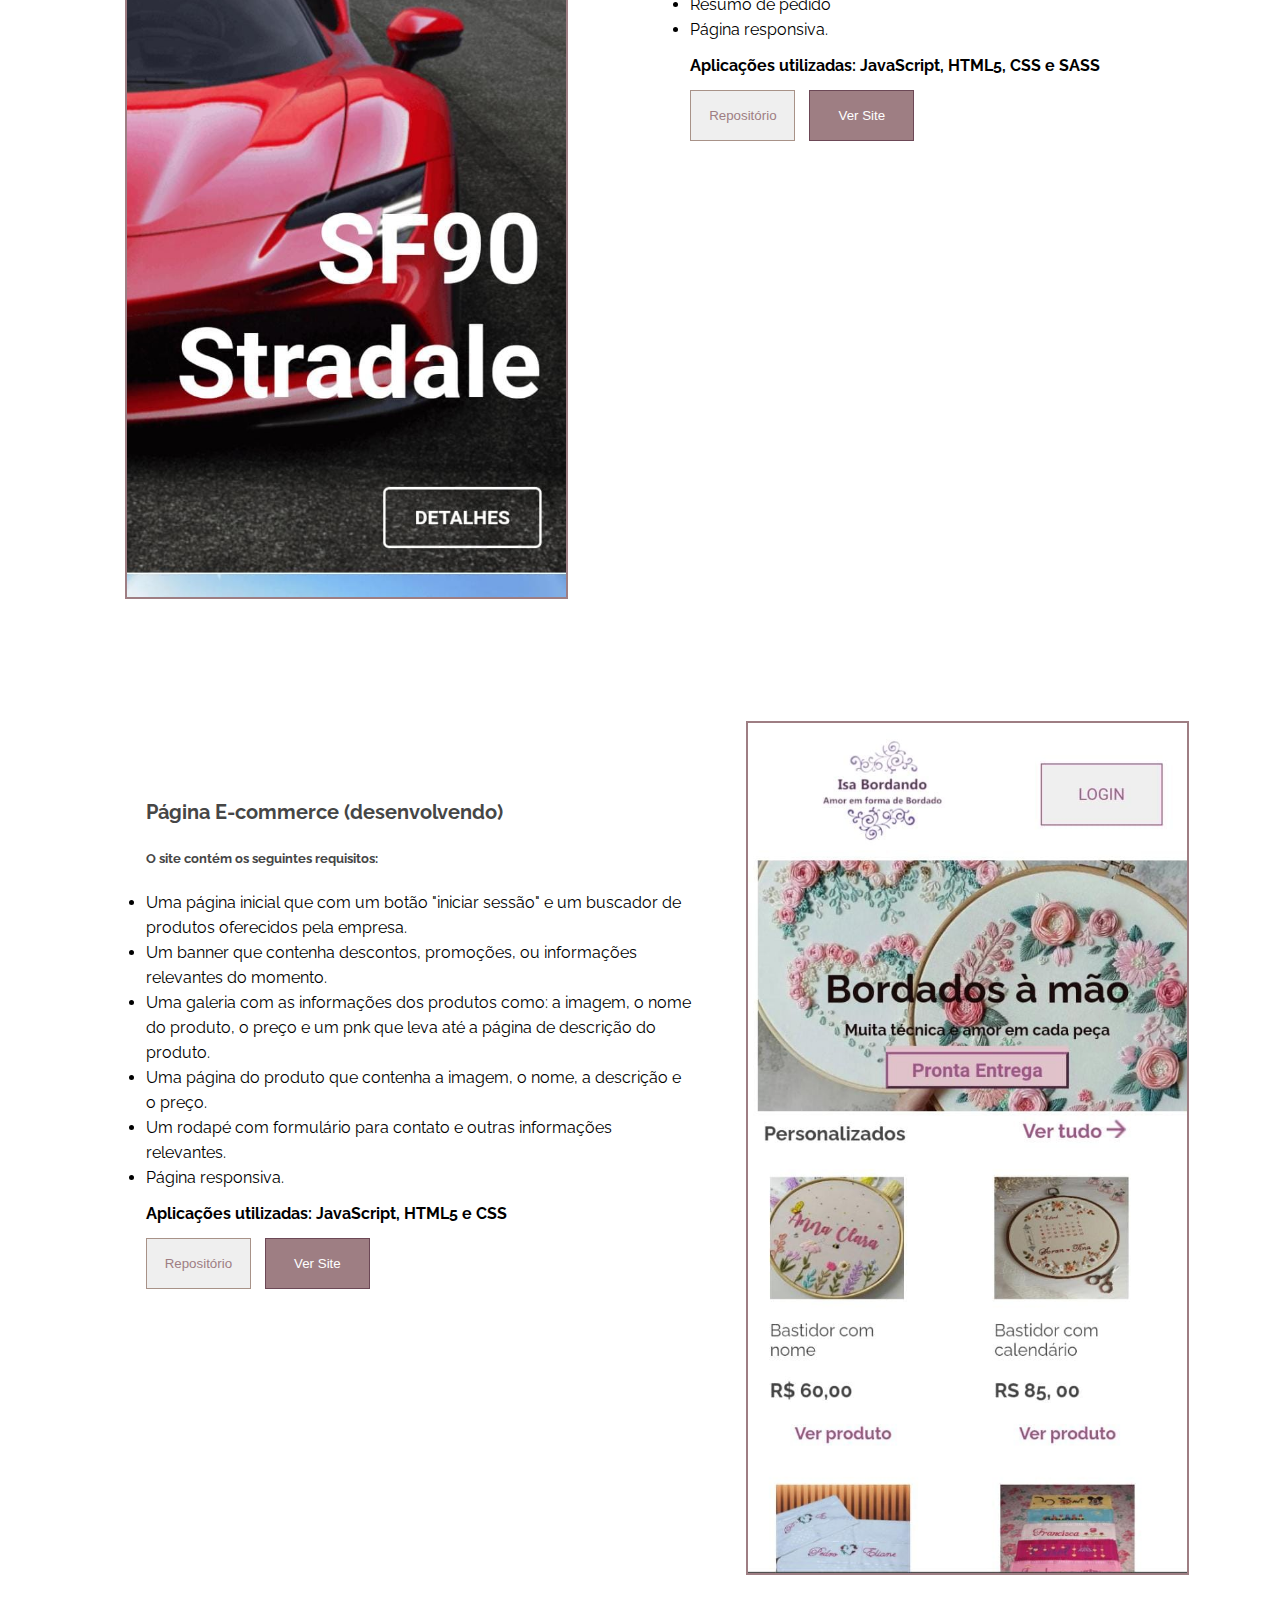
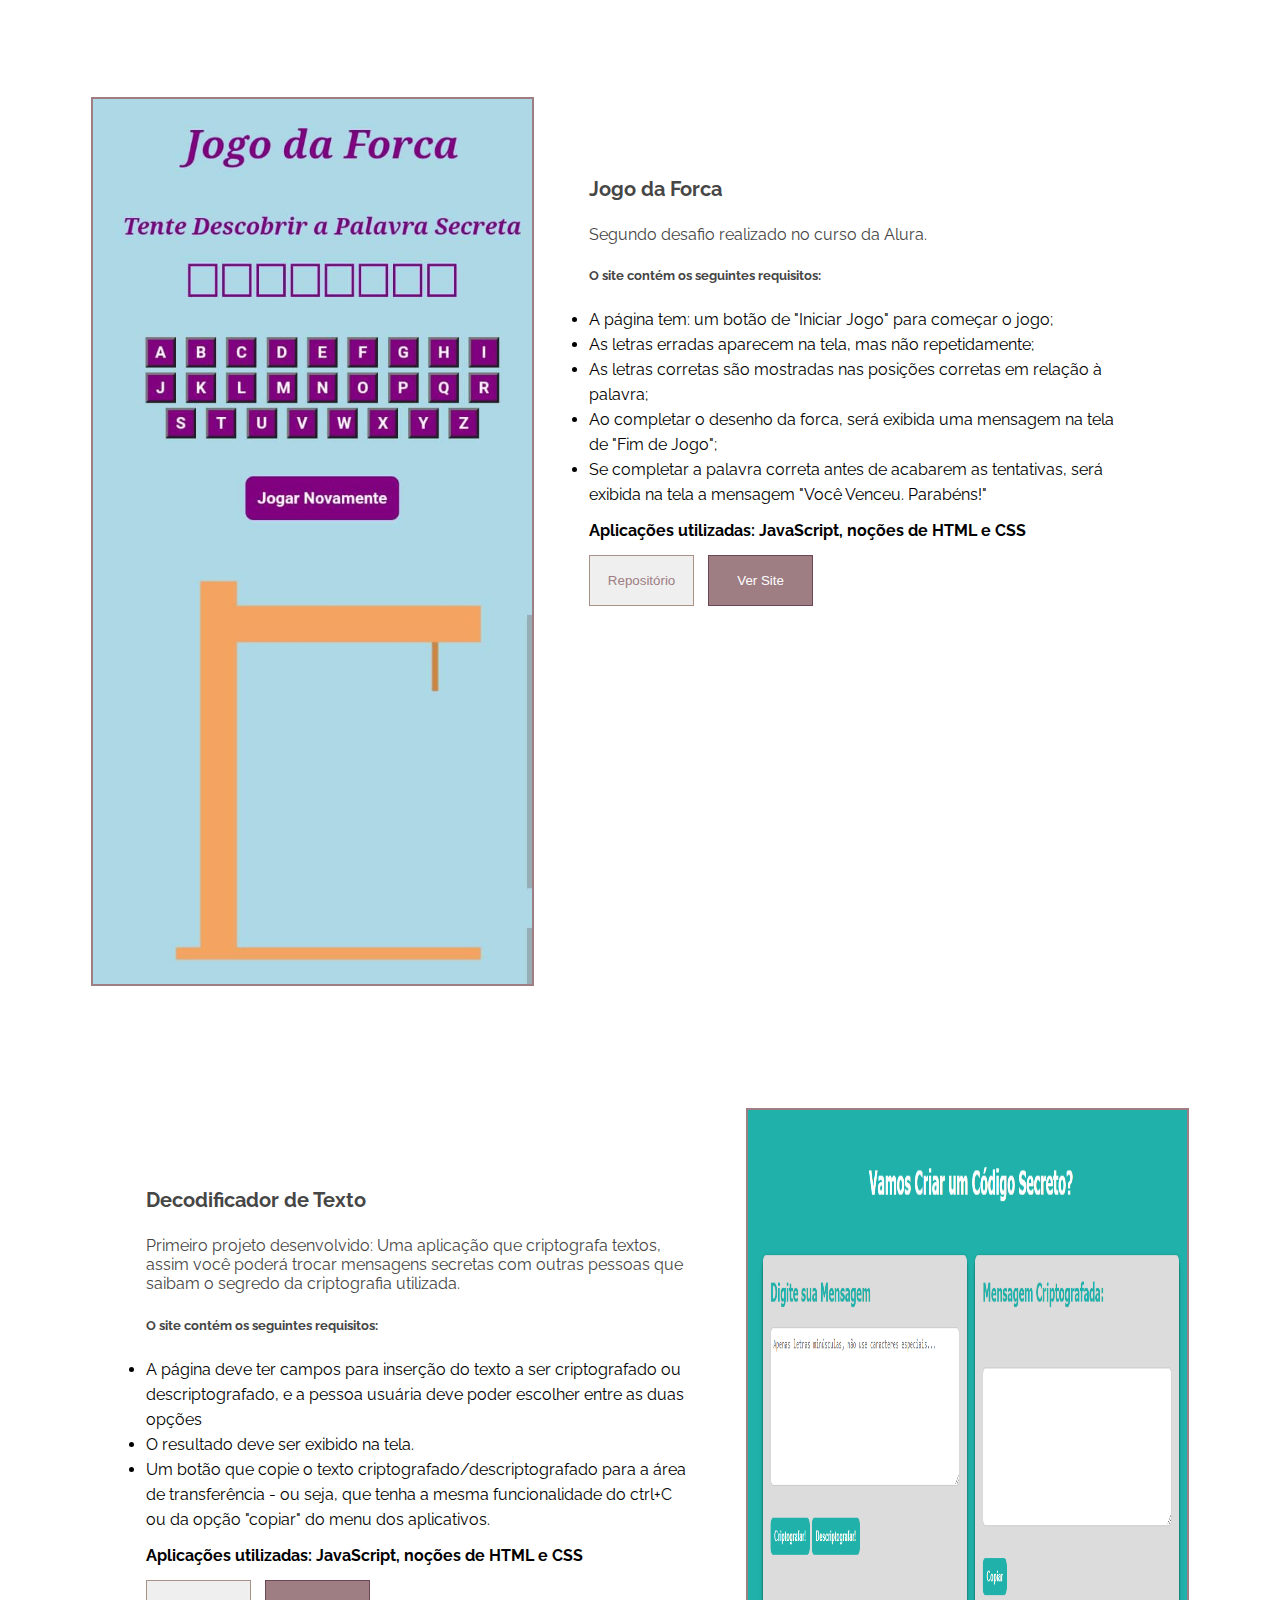
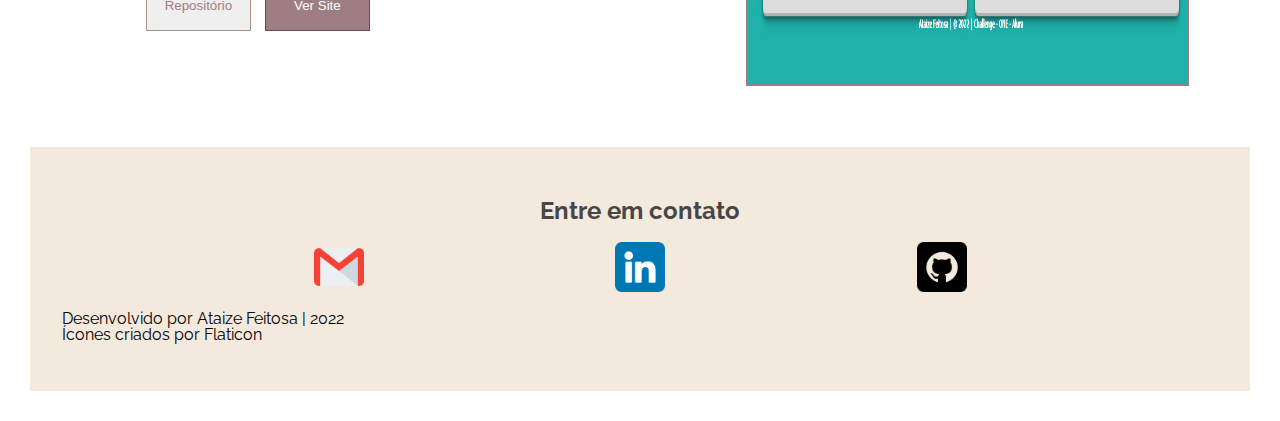
==== commit 4a12de37: "Bio" ====
--- a/index.html
+++ b/index.html
@@ -47,7 +47,7 @@
 					<ul class="menu__redes">
 						<a class="menu__rede" href="https://github.com/Ataize" target="_blank">Github</a>
 						<a class="menu__rede" href="https://www.linkedin.com/in/ataizefeitosa/" target="_blank">Linkedin</a>
-						<a class="menu__rede" href="curriculo.html" target="_blank">Currículo</a>
+						<!-- <a class="menu__rede" href="curriculo.html" target="_blank">Currículo</a> -->
 						<a class="menu__rede" href="https://cursos.alura.com.br/emprega-one/profile/isa-aragao" target="_blank">Perfil ONE</a>
 					</ul>
 				</nav>
@@ -59,18 +59,11 @@
 			<div class="sobre__caixa">
 				<h2 class="sobre__subtitulo">Sobre mim</h2>
 
-				<p class="sobre__texto">Eu sou Ataíze Feitosa, natural de Aracaju-SE. Comecei a trabalhar desde muito nova ajudando minha mãe com bordados,
-					aos 14 anos tive o meu primeiro emprego de carteira assinada.</p>
-
-				<p class="sobre__texto">Me formei em Pedagogia e atuei por mais de 10 anos em sala de aula na rede
-					pública de Sergipe.
-					Em 2018, decidi dar uma pausa do trabalho como professora para me dedicar a um trabalho voluntário
-					de ensino bíblico
-					e mudei para outra região.</p>
-
-				<p class="sobre__texto">Gosto muito de aprender e encarar novos desafios, isso me motivou a migrar para Tecnologia.
-					Estou procurando me qualificar para trabalhar como Desenvolvedora Web, acredito que as Soft Skills que densenvolvi lecionando
-					contribuirão para o meu bom aproveitamento nesta área.</p>
+				<p class="sobre__texto">Sou Ataíze Feitosa, natural de Aracaju-SE. Minha jornada profissional começou cedo, ajudando minha mãe com bordados, e aos 14 anos consegui meu primeiro emprego formal.</p>
+
+				<p class="sobre__texto">Formei-me em Pedagogia e atuei por mais de 10 anos como professora na rede pública de Sergipe, experiência que me proporcionou o desenvolvimento de habilidades essenciais, como comunicação, empatia e resolução de problemas. Em 2018, decidi fazer uma pausa na carreira para me dedicar ao trabalho voluntário de ensino bíblico, mudando-me para outra região.</p>
+
+				<p class="sobre__texto">Movida pelo gosto por aprender e pelo desejo de encarar novos desafios, estou em transição para a área de Tecnologia, com foco em Desenvolvimento Web. Acredito que as soft skills que adquiri ao longo da minha trajetória como professora serão grandes aliadas para me destacar e colaborar com sucesso no setor de tecnologia.</p>
 				<img class="sobre__rubrica" alt="Imagem da rubrica" src="assets/img/isa-removebg-preview.png">
 			</div>
 		</section>
@@ -126,7 +119,7 @@
 						</li>
 						<li class="skills__item"><img class="skills__imagem" alt="Imagem de uma professora lecionando"
 								src="assets/img/eng.png">
-							<p class="skills__descricao">Ingês A2</p>
+							<p class="skills__descricao">Ingês B1</p>
 						</li>
 						<li class="skills__item"><img class="skills__imagem" alt="Imagem de uma professora lecionando"
 								src="assets/img/001-group.png">
